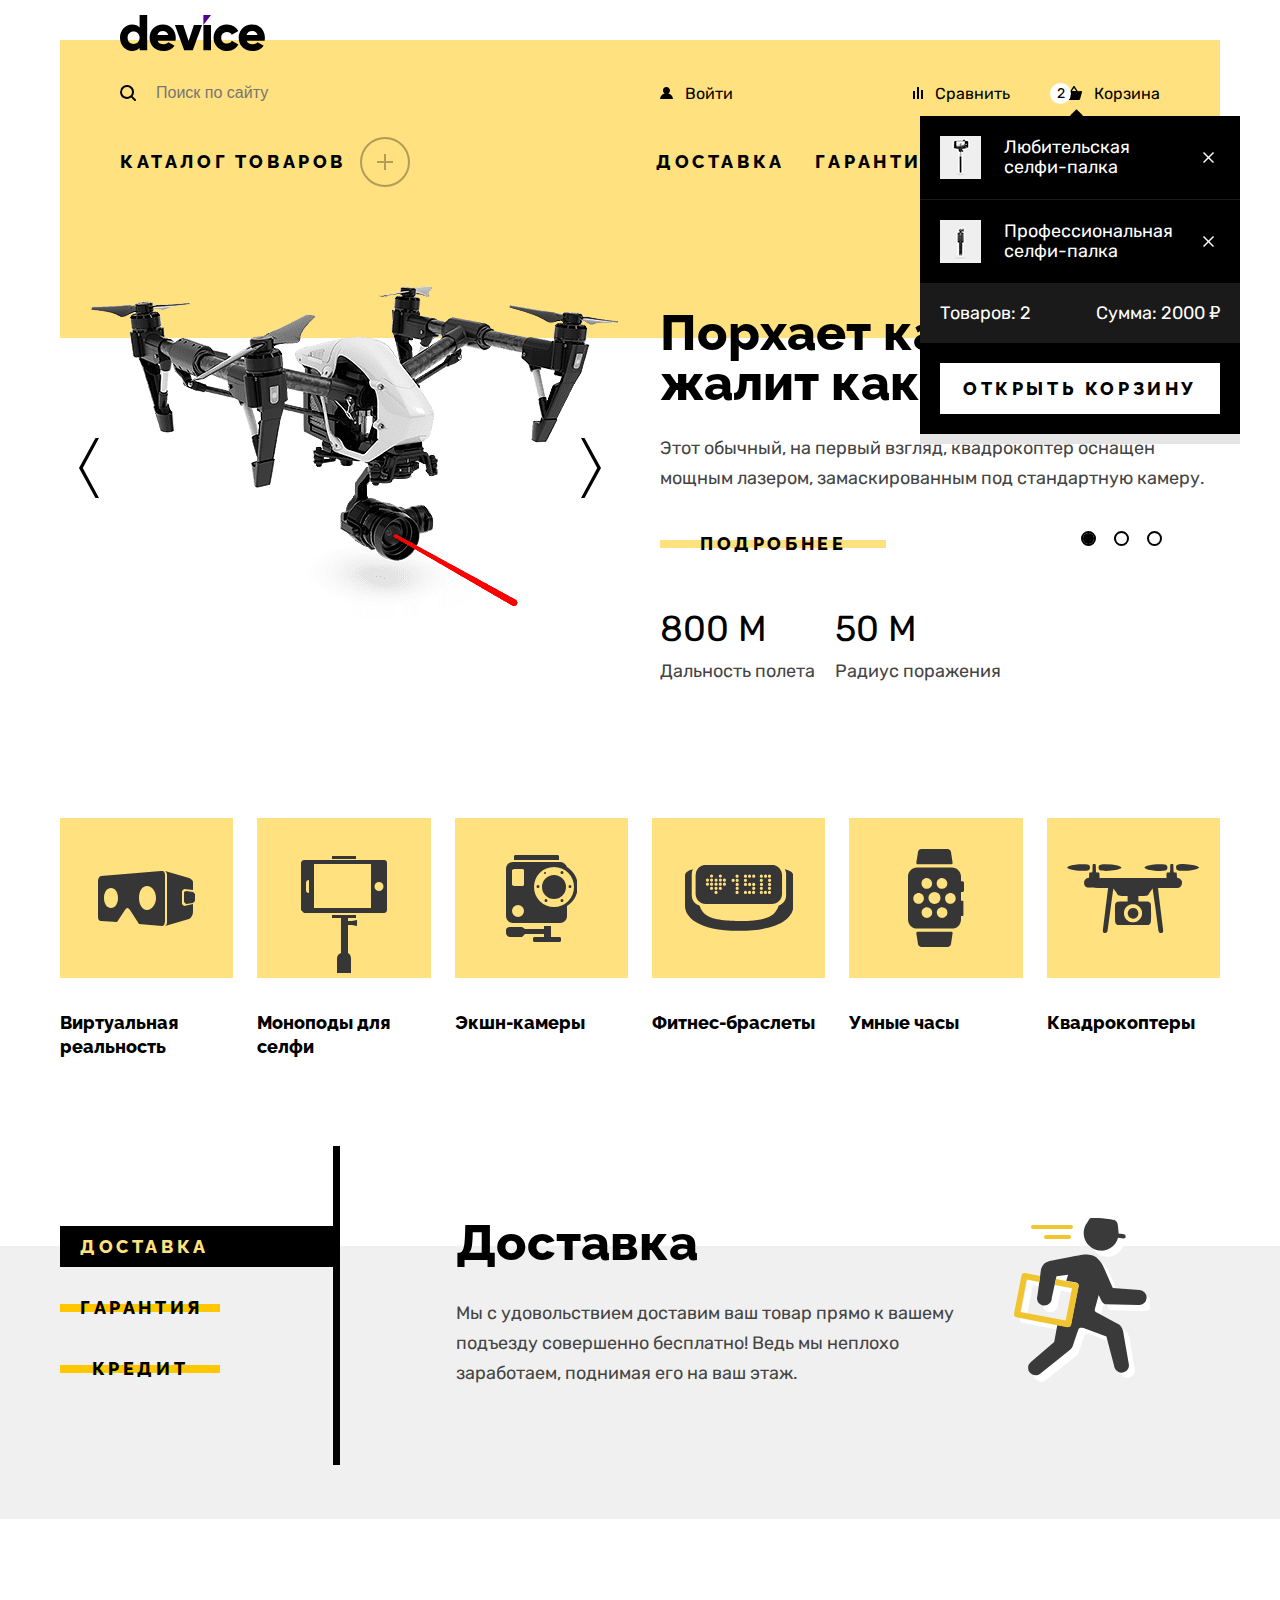
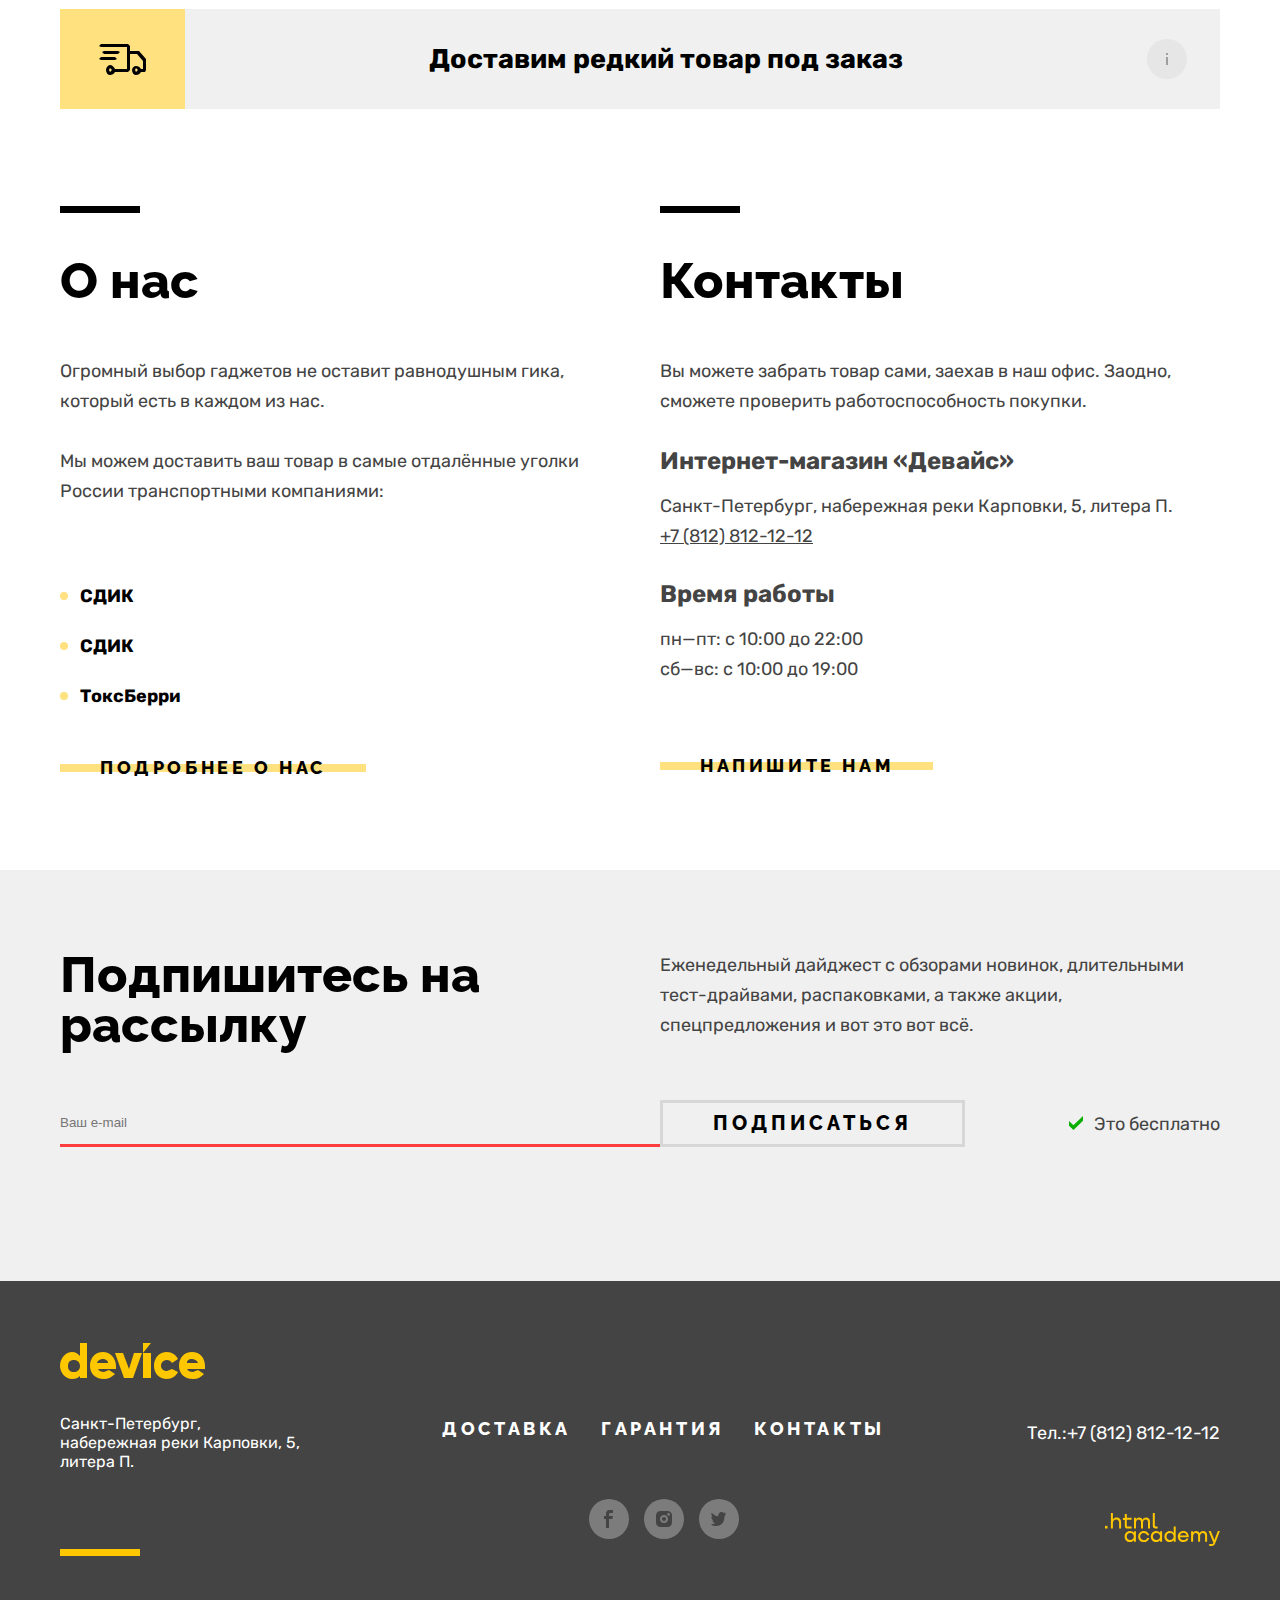
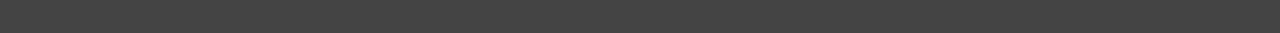
==== index.html @ 0e08821a "на проверку" ====
<!DOCTYPE html>
<html lang="ru">
<head>
  <meta charset="UTF-8">
  <meta http-equiv="X-UA-Compatible" content="IE=edge">
  <meta name="viewport" content="width=device-width, initial-scale=1.0">
  <link rel="stylesheet" href="css/style.css">
  <title>HTML Academy: Девайс</title>
</head>
<body>
<!-- HEADER START -->
<header class="container page-header">

  <a class="logo" title="Магазин Device">
    <span class="visually-hidden">Магазин Device</span>
    <img class="logo-img" src="img/svg/logo.svg" width="145" height="36" alt="Магазин Device">
  </a>
  <!-- HEADER-ROW START -->
  <div class="header-row">
    <form class="header-search" action="https://echo.htmlacademy.ru/" method="POST">
      <label class="visually-hidden" for="search-btn">Поиск</label>
      <input class="header-search-input" type="search" id="search-btn" name="search" placeholder="Поиск по сайту"
             required autocomplete="off">

      <button class="header-search-btn" type="submit">
        Найти
      </button>
    </form>

    <ul class="user-menu rs-list">
      <li class="user-menu-item user-menu-item-enter">
        <a class="user-menu-link user-menu-link-enter" href="#">
          <img class="user-menu-link-ico" src="img/svg/bust.svg" alt="Войти" width="13" height="12">
          <span class="user-menu-link-text">Войти</span>
        </a>
      </li>

      <li class="user-menu-item user-menu-item-compare">
        <a class="user-menu-link user-menu-link-compare" href="#">
          <img class="user-menu-link-ico" src="img/svg/compare.svg" alt="Сравнить" width="10" height="12">
          <span class="user-menu-link-text">Сравнить</span>
        </a>
      </li>

      <li class="user-menu-item user-menu-item-basket">
        <a class="user-menu-link user-menu-link-basket" href="#">
          <span class="user-menu-item-numb">2</span>
          <img class="user-menu-link-ico" src="img/svg/basket.svg" alt="Корзина" width="16" height="14">
          <span class="user-menu-link-text">Корзина</span>
        </a>
        <div class="popover popover-cart">
          <h2 class="visually-hidden">Корзина</h2>
          <ul class="cart-items-list rs-list">
            <li class="cart-item">
              <a class="cart-item-link" href="#">
                <img class="cart-item-image" src="img/catalog/product-1-small.svg" width="41" height="43"
                     alt="Любительская селфи-палка">
                <span class="cart-item-title">Любительская селфи-палка</span>
              </a>
              <button class="cart-item-button" type="button">
                <img class="cart-item-icon" src="img/svg/delete-white.svg" width="11" height="11" alt="Закрыть">
              </button>
            </li>
            <li class="cart-item">
              <a class="cart-item-link" href="#">
                <img class="cart-item-image" src="img/catalog/product-2-small.svg" width="41" height="43"
                     alt="Любительская селфи-палка">
                <span class="cart-item-title">Профессиональная селфи-палка</span>
              </a>
              <button class="cart-item-button" type="button">
                <img class="cart-item-icon" src="img/svg/delete-white.svg" width="11" height="11" alt="Закрыть">
              </button>
            </li>
          </ul>
          <div class="cart-result">
            <p class="cart-result-text">Товаров: 2</p>
            <p class="cart-result-text">Сумма: 2000 ₽</p>
          </div>
          <div class="cart-button-wrapper">
            <button class="button cart-button" type="button">
              Открыть корзину
            </button>
          </div>
        </div>
      </li>
    </ul>
  </div>
  <!-- HEADER-ROW END -->

  <!-- NAVIGATION START -->

  <nav class="navigation">
    <ul class="navigation-list rs-list">
      <li class="navigation-item product-catalog">
        <a class="navigation-link product-catalog-link" href="#">Каталог товаров</a>

        <div class="sub-menu rs-list">
          <ul class="sub-menu-column rs-list">
            <li class="sub-menu-item">
              <a href="#" class="sub-menu-link">Виртуальная реальность</a>
            </li>
            <li class="sub-menu-item">
              <a href="#" class="sub-menu-link">Моноподы для cелфи</a>
            </li>
            <li class="sub-menu-item">
              <a href="#" class="sub-menu-link">Экшн-камеры</a>
            </li>
          </ul>

          <ul class="sub-menu-column rs-list">
            <li class="sub-menu-item">
              <a href="#" class="sub-menu-link">Фитнес-браслеты</a>
            </li>
            <li class="sub-menu-item">
              <a href="#" class="sub-menu-link">Умные часы</a>
            </li>
          </ul>

          <ul class="sub-menu-column rs-list">
            <li class="sub-menu-item">
              <a href="#" class="sub-menu-link">Квадрокоптеры</a>
            </li>
          </ul>

        </div>
      </li>
      <li class="navigation-item">
        <a class="navigation-link" href="#">Доставка</a>
      </li>
      <li class="navigation-item">
        <a class="navigation-link" href="#">Гарантия</a>
      </li>
      <li class="navigation-item">
        <a class="navigation-link" href="#">Контакты</a>
      </li>
    </ul>
  </nav>
  <!-- NAVIGATION END -->
</header>
<!-- HEADER END -->

<!-- MAIN START -->
<main class="index-main">
  <h1 class="visually-hidden">Device - Интернет магазин по продаже техники</h1>
  <!-- HERO START -->
  <section class="slider container">
    <h2 class="visually-hidden">Популярные товары</h2>
        <ul class="slider-list rs-list">
          <li class="slider-item slider-item-current">
            <div class="slider-column slider-column-left">
              <img class="slider-image" src="img/slider/product-1.png" width="560" height="560" alt="квадрокоптер">
            </div>
            <div class="slider-column slider-column-right">
              <h3 class="title slider-title">Порхает как бабочка, жалит как пчела!</h3>
              <p class="slider-text">Этот обычный, на первый взгляд, квадрокоптер оснащен мощным лазером,
                замаскированным под стандартную камеру.</p>
              <a class="button slider-column-btn" href="#"><span>Подробнее</span></a>
              <ul class="slider-feature rs-list">
                <li class="slider-feature-item">

                  <p class="slider-feature-meaning">800 M</p>
                  <p class="slider-feature-text">Дальность полета</p>
                </li>
                <li class="slider-feature-item">

                  <p class="slider-feature-meaning">50 M</p>
                  <p class="slider-feature-text">Радиус поражения</p>
                </li>
              </ul>
            </div>
          </li>
          <li class="slider-item">
            <div class="slider-column slider-column-left">
              <img class="slider-image" src="img/slider/product-2.png" width="560" height="560" alt="квадрокоптер">
            </div>
            <div class="slider-column slider-column-right">
              <h3 class="title slider-title">Худеем правильно!</h3>
              <p class="slider-text">Мотивирующие фитнес-браслеты помогут найти в себе силы не пропускать занятия и
                соблюдать диету.</p>
              <a class="button slider-column-btn" href="#"><span>Подробнее</span></a>
              <ul class="slider-feature rs-list">
                <li class="slider-feature-item">

                  <p class="slider-feature-meaning">48 часов</p>
                  <p class="slider-feature-text">Без подзарядки</p>
                </li>
              </ul>
            </div>
          </li>
          <li class="slider-item">
            <div class="slider-column slider-column-left">
              <img class="slider-image" src="img/slider/product-3.png" width="560" height="560" alt="квадрокоптер">
            </div>
            <div class="slider-column slider-column-right">
              <h3 class="title slider-title">Делай селфи, как Бен Стиллер! </h3>
              <p class="slider-text">Самая длинная палка для селфи доступна в нашем магазине. Восемь (Восемь, Карл!)
                метров длиной и весом всего 5 кг.</p>
              <a class="button slider-column-btn" href="#"><span>Подробнее</span></a>
              <ul class="slider-feature rs-list">
                <li class="slider-feature-item">

                  <p class="slider-feature-meaning">8,5 м</p>
                  <p class="slider-feature-text">Длина палки</p>
                </li>
                <li class="slider-feature-item">
                  <p class="slider-feature-meaning">5 кг</p>
                  <p class="slider-feature-text">Вес палки</p>
                </li>
                <li class="slider-feature-item">

                  <p class="slider-feature-meaning">Карбон</p>
                  <p class="slider-feature-text">Материал</p>
                </li>
              </ul>
            </div>
          </li>
        </ul>
      <ul class="slider-list-btn rs-list">

        <li class="slider-navigation-item">
          <button class="slider-navigation-button slider-prev-button">
            <span class="visually-hidden">Предыдущий слайд</span>
            <svg width="20" height="60" viewBox="0 0 20 60" fill="none" xmlns="http://www.w3.org/2000/svg">
              <path d="M20 60H16.5L0 30L16.5 0H20L3.8 30L20 60Z" fill="black"/>
            </svg>
          </button>
        </li>

        <li class="slider-navigation-item">
          <button class="slider-navigation-button slider-next-button">
            <span class="visually-hidden">Следующий слайд</span>
            <svg width="20" height="60" viewBox="0 0 20 60" fill="none" xmlns="http://www.w3.org/2000/svg">
              <path d="M0 60H3.5L20 30L3.5 0H0L16.2 30L0 60Z" fill="black"/>
            </svg>
          </button>
        </li>

      </ul>
      <ol class="slider-dots rs-list">
        <li class="slider-dots-item">
          <button class="slider-dots-button slider-dots-button-current" type="button">
            <span class="visually-hidden">1 фото</span>
          </button>
        </li>
        <li class="slider-dots-item">
          <button class="slider-dots-button" type="button">
            <span class="visually-hidden">2 фото</span>
          </button>
        </li>
        <li class="slider-dots-item">
          <button class="slider-dots-button" type="button">
            <span class="visually-hidden">3 фото</span>
          </button>
        </li>
      </ol>



  </section>
  <!-- HERO END -->

  <!-- CATEGORIES START -->
  <section class="categories container">
    <h2 class="visually-hidden">Список категорий</h2>
    <ul class="categories-list rs-list">
      <li class="categories-item">
        <a href="#" class="categories-item-link">
          <div class="categories-item-box">
            <img class="categories-item-img" src="img/categories/Vector1.svg" width="97" height="55"
                 alt="Виртуальная реальность">
          </div>
          <h3 class="categories-item-title">Виртуальная реальность</h3>
        </a>
      </li>
      <li class="categories-item">
        <a href="#" class="categories-item-link">
          <div class="categories-item-box categories-item-box-bottom">
            <img class="categories-item-img" src="img/categories/Vector2.svg" width="86" height="117"
                 alt="Моноподы для селфи">
          </div>
          <h3 class="categories-item-title">Моноподы для селфи</h3>
        </a>
      </li>
      <li class="categories-item">
        <a href="#" class="categories-item-link">
          <div class="categories-item-box">
            <img class="categories-item-img" src="img/categories/Vector3.svg" width="71" height="87" alt="Экшн-камеры">
          </div>
          <h3 class="categories-item-title">Экшн-камеры</h3>
        </a>
      </li>
      <li class="categories-item">
        <a href="#" class="categories-item-link">
          <div class="categories-item-box">
            <img class="categories-item-img" src="img/categories/Vector4.svg" width="108" height="65"
                 alt="Фитнес-браслеты">
          </div>
          <h3 class="categories-item-title">Фитнес-браслеты</h3>
        </a>
      </li>
      <li class="categories-item">
        <a href="#" class="categories-item-link">
          <div class="categories-item-box">
            <img class="categories-item-img" src="img/categories/Vector5.svg" width="56" height="98" alt="Умные часы">
          </div>
          <h3 class="categories-item-title">Умные часы</h3>
        </a>
      </li>
      <li class="categories-item">
        <a href="#" class="categories-item-link">
          <div class="categories-item-box">
            <img class="categories-item-img" src="img/categories/Vector6.svg" width="132" height="69"
                 alt="Квадрокоптеры">
          </div>
          <h3 class="categories-item-title">Квадрокоптеры</h3>
        </a>
      </li>
    </ul>
  </section>
  <!-- CATEGORIES END -->

  <!-- TABS START -->
  <section class="tabs">
    <h2 class="visually-hidden">Услуги</h2>
    <div class="container tabs-container">
      <ul class="tabs-controls rs-list">
        <li class="tabs-controls-item">
          <button class="button tabs-controls-btn tabs-controls-btn-current">
            <span>Доставка</span>
          </button>
        </li>
        <li class="tabs-controls-item">
          <button class="button tabs-controls-btn ">
            <span>Гарантия</span>
          </button>
        </li>
        <li class="tabs-controls-item">
          <button class="tabs-controls-btn button">
            <span>Кредит</span>
          </button>
        </li>
      </ul>

      <ul class="tabs-content rs-list">
        <li class="tabs-content-item tabs-content-item-current">
          <h3 class="title tabs-content-title">Доставка</h3>
          <p class="tabs-content-text">Мы с удовольствием доставим ваш товар прямо к вашему подъезду совершенно
            бесплатно!
            Ведь мы неплохо заработаем, поднимая его на ваш этаж.</p>
        </li>
        <li class="tabs-content-item">
          <h3 class="title tabs-content-title">Гарантия</h3>
          <p class="tabs-content-text">Если из-за возгорания купленного у нас товара у вас
            сгорит дом — не переживайте, мы выдадим вам новый.
            Товар, не дом, конечно же.</p>
        </li>
        <li class="tabs-content-item">
          <h3 class="title tabs-content-title">Кредит</h3>
          <p class="tabs-content-text">Залезть в долговую яму стало проще!
            Кредитные консультанты подберут для вас наиболее выгодные условия кредита. Выгодные для банка,
            разумеется.</p>
        </li>
      </ul>
    </div>
  </section>
  <!-- SERVICES END -->

  <!-- DELIVERY START -->
  <section class="delivery container">
    <a href="#" class="delivery-link">
      <div class="delivery-image-block">
        <img class="delivery-ico" src="img/svg/delivery.svg" width="47" height="31" alt="Доставка">
      </div>
      <h2 class="delivery-title">Доставим редкий товар под заказ</h2>
      <div class="delivery-info">
        <svg class="delivery-info-svg" width="2" height="12" viewBox="0 0 2 12" fill="none"
             xmlns="http://www.w3.org/2000/svg">
          <g opacity="0.3">
            <path d="M2 0H0V2H2V0Z" fill="black"/>
            <path d="M2 4H0V12H2V4Z" fill="black"/>
          </g>
        </svg>
        <span class="visually-hidden">Дополнительная информация</span>
      </div>
    </a>
  </section>
  <!-- DELIVERY END -->

  <!-- COMPANY START -->
  <div class="container company">
    <!-- ABOUT START -->
    <section class="about">
      <h2 class="title about-title">О нас</h2>
      <p class="about-text">Огромный выбор гаджетов не оставит равнодушным гика, который есть в каждом из нас.</p>
      <p class="about-text">Мы можем доставить ваш товар в самые отдалённые уголки России транспортными компаниями:</p>
      <ul class="about-list rs-list">
        <li class="about-item">
          СДИК
        </li>
        <li class="about-item">
          СДИК
        </li>
        <li class="about-item">
          ТоксБерри
        </li>
      </ul>
      <a class="button about-button" href="#">Подробнее о нас</a>
    </section>
    <!-- ABOUT END -->

    <!-- CONTACTS START -->
    <section class="contacts">
      <h2 class="title contacts-title">Контакты</h2>
      <p class="contacts-text">Вы можете забрать товар сами, заехав в наш офис. Заодно, сможете проверить
        работоспособность покупки. </p>
      <h3 class="contacts-lead">Интернет-магазин «Девайс»</h3>
      <p class="contacts-address">
        Санкт-Петербург, набережная реки Карповки, 5, литера П.<br>
        <a class="contacts-phone" href="tel:+78128121212">+7 (812) 812-12-12</a>
      </p>
      <h3 class="contacts-lead">Время работы</h3>
      <ul class="contacts-time rs-list">
        <li class="contacts-time-item">пн—пт: с 10:00 до 22:00</li>
        <li class="contacts-time-item">сб—вс: с 10:00 до 19:00</li>
      </ul>
      <a class="button contact-button" href="#">Напишите нам</a>
    </section>
    <!-- CONTACTS END -->
  </div>
  <!-- COMPANY END -->

  <!-- SUBSCRIPTION START -->
  <section class="subscription">
    <div class="container subscription-top">
      <h2 class="title subscription-title">Подпишитесь на рассылку</h2>
      <p class="subscription-text">
        Еженедельный дайджест с обзорами новинок, длительными тест-драйвами, распаковками, а также акции,
        спецпредложения и вот это вот всё.
      </p>
    </div>

    <div class="container subscription-bottom">
      <form class="subscription-form" action="https://echo.htmlacademy.ru/" method="post">
        <input class="subscription-search-error subscription-search " type="email" name="email" placeholder="Ваш e-mail" required>
        <button class="subscription-btn" type="submit">Подписаться</button>
      </form>

      <p class="subscription-info">Это бесплатно</p>
    </div>
  </section>
  <!-- SUBSCRIPTION END -->
</main>
<!-- MAIN END -->

<!-- FOOTER START -->
<footer class="page-footer">
  <div class="page-footer-container container">
    <div class="footer-address">
      <a class="footer-logo" title="footer-logo-device">
        <span class="visually-hidden">Магазин Device</span>
        <img class="footer-logo-img" src="img/svg/footer-logo.svg" width="145" height="36" alt="Магазин Device">
      </a>
      <p class="footer-address-text">Санкт-Петербург, набережная реки Карповки, 5, литера П.</p>
    </div>

    <div class="footer-information">
      <ul class="footer-menu rs-list">
        <li class="footer-menu-item"><a class="footer-menu-link footer-link" href="#">Доставка</a></li>
        <li class="footer-menu-item"><a class="footer-menu-link footer-link" href="#">Гарантия</a></li>
        <li class="footer-menu-item"><a class="footer-menu-link footer-link" href="#">Контакты</a></li>
      </ul>

      <ul class="social rs-list">
        <li class="social-item">
          <a class="social-link footer-link" href="https://www.facebook.com/htmlacademy">
            <svg class="social-icon" width="9" height="18" viewBox="0 0 9 18" fill="none"
                 xmlns="http://www.w3.org/2000/svg">
              <path d="M6.5 3H9V0H5.6C2.8 0 2 1.7 2 4.2V6H0V9H2V18H5V9H8.3L8.9 6H5V4.5C5 3.7 5.3 3 6.5 3Z" fill="none"/>
            </svg>
            <span class="visually-hidden">Facebook</span>
          </a>
        </li>
        <li class="social-item">
          <a class="social-link footer-link" href="https://www.instagram.com/htmlacademy/">
            <svg class="social-icon" width="16" height="16" viewBox="0 0 16 16" fill="none"
                 xmlns="http://www.w3.org/2000/svg">
              <path
                d="M8 10C9.10457 10 10 9.10457 10 8C10 6.89543 9.10457 6 8 6C6.89543 6 6 6.89543 6 8C6 9.10457 6.89543 10 8 10Z"
                fill="none"/>
              <path
                d="M14.7 1.3C13.8 0.4 12.7 0 11.3 0H4.7C1.9 0 0 1.9 0 4.7V11.3C0 12.7 0.4 13.9 1.4 14.7C2.3 15.6 3.4 16 4.7 16H11.3C12.7 16 13.9 15.6 14.7 14.7C15.5 13.8 16 12.7 16 11.3V4.7C16 3.3 15.6 2.1 14.7 1.3ZM8 12.1C5.8 12.1 3.9 10.3 3.9 8C3.9 5.7 5.8 3.9 8 3.9C10.2 3.9 12.1 5.7 12.1 8C12.1 10.3 10.2 12.1 8 12.1ZM12.6 4.7C11.9 4.7 11.3 4.2 11.3 3.4C11.3 2.6 11.8 2.1 12.6 2.1C13.3 2.1 13.9 2.7 13.9 3.4C13.9 4.1 13.3 4.7 12.6 4.7Z"
                fill="none"/>
            </svg>
            <span class="visually-hidden">Instagram</span>
          </a>
        </li>
        <li class="social-item">
          <a class="social-link footer-link" href="https://twitter.com/htmlacademy_ru">
            <svg class="social-icon" width="15" height="14" viewBox="0 0 15 14" fill="none"
                 xmlns="http://www.w3.org/2000/svg">
              <path
                d="M9.7 0.0999675C11.2 -0.400033 12.3 0.399967 12.9 1.19997C13.4 0.999967 14 0.799967 14.6 0.599967C14.6 1.39997 14.1 1.99997 13.8 2.19997C14.5 2.39997 15 1.79997 15 1.79997C14.9 2.69997 14.1 3.49997 13.6 3.69997C13.4 9.99997 10.8 14.1 4.7 14C4.2 14 4.8 14 4.3 14C4 14 0.6 13.6 0 12.2C2 12.4 3.4 11.8 4.1 11.1C3.3 10.8 1.7 10.7 1.5 8.29997C1.8 8.49997 2 8.59997 2.6 8.49997C1.5 7.69997 0.3 6.99997 0.4 4.99997C0.7 5.29997 1.3 5.49997 1.6 5.39997C1 5.19997 -0.2 2.29997 0.8 0.799967C2.4 2.49997 4.1 4.19997 7.1 4.29997C7.3 2.19997 8.1 0.799967 9.7 0.0999675Z"
                fill="none"/>
            </svg>
            <span class="visually-hidden">Twitter</span>
          </a>
        </li>
      </ul>
    </div>

    <div class="footer-authors">
      <a class="footer-phone footer-link" href="tel:+78128121212">Тел.:+7 (812) 812-12-12</a>
      <a class="footer-copyright footer-link" href="https://up.htmlacademy.ru/">
        <svg class="footer-copyright-svg" width="115" height="34" viewBox="0 0 115 34" fill="none"
             xmlns="http://www.w3.org/2000/svg">
          <path d="M0 12.9V15.5H2.5V12.9H0Z" fill="#FFC700"/>
          <path
            d="M11.5999 4.5C9.9999 4.5 8.7999 5.2 7.9999 6.2H7.8999V0H5.8999V15.5H7.8999V10.2C7.8999 8.1 9.1999 6.6 11.1999 6.6C12.9999 6.6 14.0999 8 14.0999 9.8V15.5H16.0999V9.4C16.1999 6.4 14.2999 4.5 11.5999 4.5Z"
            fill="#FFC700"/>
          <path
            d="M26.5999 4.79998H21.7999V1.09998H19.7999V4.89998H17.8999V6.89998H19.7999V12.9C19.7999 14.6 20.7999 15.6 22.4999 15.6H26.5999V13.6H22.8999C22.1999 13.6 21.7999 13.2 21.7999 12.5V6.79998H26.5999V4.79998Z"
            fill="#FFC700"/>
          <path
            d="M41.1 4.59998C39.5 4.59998 38.2 5.39998 37.6 6.69998H37.5C36.9 5.49998 35.7 4.59998 34.1 4.59998C32.7 4.59998 31.6 5.39998 31 6.39998H30.9V4.79998H29V15.4H31V9.99998C31 7.99998 32 6.49998 33.6 6.49998C35.1 6.49998 36 7.49998 36 9.09998V15.4H38V9.79998C38 7.39998 39.4 6.49998 40.6 6.49998C42.1 6.49998 43 7.49998 43 9.09998V15.4H45V8.89998C45.1 6.39998 43.6 4.59998 41.1 4.59998Z"
            fill="#FFC700"/>
          <path
            d="M47.8 12.7C47.8 14.4 48.8 15.4 50.6 15.4H52.6V13.4H50.9001C50.2001 13.4 49.8 13 49.8 12.3V0H47.8V12.7Z"
            fill="#FFC700"/>
          <path
            d="M28.9001 19.7C28.0001 18.6 26.7001 17.9 25.0001 17.9C21.9001 17.9 19.6001 20.2 19.6001 23.5C19.6001 26.8 21.9001 29.1 25.0001 29.1C26.8001 29.1 28.0001 28.3 28.8001 27.2H28.9001V28.8H30.9001V18.2H28.9001V19.7ZM25.3001 27.1C23.1001 27.1 21.7001 25.5 21.7001 23.5C21.7001 21.5 23.1001 19.9 25.3001 19.9C27.5001 19.9 28.9001 21.5 28.9001 23.5C28.9001 25.4 27.5001 27.1 25.3001 27.1Z"
            fill="#FFC700"/>
          <path
            d="M44.2 22C43.7 19.6 41.5999 17.9 38.7999 17.9C35.3999 17.9 33.2 20.4 33.2 23.5C33.2 26.6 35.3999 29.1 38.7999 29.1C41.5999 29.1 43.7 27.3 44.2 24.9H42.0999C41.6999 26.2 40.3999 27.2 38.7999 27.2C36.5999 27.2 35.2 25.6 35.2 23.6C35.2 21.6 36.5999 20 38.7999 20C40.3999 20 41.5999 21 42.0999 22.2H44.2V22Z"
            fill="#FFC700"/>
          <path
            d="M55.1 19.7C54.2 18.6 52.9001 17.9 51.2001 17.9C48.1001 17.9 45.8 20.2 45.8 23.5C45.8 26.8 48.1001 29.1 51.2001 29.1C53.0001 29.1 54.2 28.3 55 27.2H55.1V28.8H57.1V18.2H55.1V19.7ZM51.5 27.1C49.3 27.1 47.9001 25.5 47.9001 23.5C47.9001 21.5 49.3 19.9 51.5 19.9C53.7 19.9 55.1 21.5 55.1 23.5C55.1 25.4 53.6 27.1 51.5 27.1Z"
            fill="#FFC700"/>
          <path
            d="M68.6999 19.8C67.7999 18.7 66.4999 17.9 64.7999 17.9C61.6999 17.9 59.3999 20.2 59.3999 23.5C59.3999 26.8 61.5999 29.1 64.7999 29.1C66.4999 29.1 67.7999 28.3 68.5999 27.3H68.6999V28.8H70.6999V13.4H68.6999V19.8ZM65.0999 27.1C62.8999 27.1 61.4999 25.5 61.4999 23.5C61.4999 21.5 62.8999 19.9 65.0999 19.9C67.2999 19.9 68.6999 21.5 68.6999 23.5C68.5999 25.5 67.1999 27.1 65.0999 27.1Z"
            fill="#FFC700"/>
          <path
            d="M78.3 17.9C75 17.9 72.8 20.4 72.8 23.5C72.8 26.5 74.9 29.1 78.3 29.1C80.8 29.1 82.8 27.8 83.5 25.5H81.4C80.9 26.5 79.8 27.1 78.4 27.1C76.5 27.1 75.1 25.8 75 24.2H83.8C84 20.6 81.8 17.9 78.3 17.9ZM78.3 19.8C80 19.8 81.3 20.8 81.6 22.4H75.1C75.4 20.9 76.6 19.8 78.3 19.8Z"
            fill="#FFC700"/>
          <path
            d="M98.2001 17.9C96.6001 17.9 95.3001 18.7 94.6001 19.9H94.5001C93.9001 18.7 92.7001 17.9 91.1001 17.9C89.7001 17.9 88.6001 18.6 88.0001 19.7V18.2H86.1001V28.8H88.1001V23.4C88.1001 21.4 89.1001 20 90.7001 19.9C92.2001 19.9 93.1001 20.9 93.1001 22.5V28.8H95.1001V23.2C95.1001 20.8 96.5001 19.9 97.7001 19.9C99.2001 19.9 100.1 20.9 100.1 22.5V28.8H102.1V22.3C102.2 19.7 100.7 17.9 98.2001 17.9Z"
            fill="#FFC700"/>
          <path
            d="M109.4 27L105.8 18.1H103.6L108.4 29.7C108.1 30.6 107.7 30.9 106.7 30.9H104.2V32.9H106.7C108.5 32.9 109.5 32.1 110.2 30.3L114.9 18.1H112.8L109.4 27Z"
            fill="#FFC700"/>
        </svg>
      </a>
    </div>
  </div>
</footer>
<!-- FOOTER END -->

<!--МОДАЛЬНОЕ ОКНО-->
<div class="modal-container">
  <div class="modal">
    <h2 class="modal-title reset-indent title-1">Доставка под заказ</h2>

    <button class="modal-close-button">
      <img class="modal-close-icon" src="img/svg/delete.svg" width="26" height="26" alt="Закрыть">
      <span class="visually-hidden">Закрыть</span>
    </button>

    <form class="order-form" action="https://echo.htmlacademy.ru/" method="POST">
      <div class="field-group order-form-name">
        <label class="form-label" for="order-name">
          Ваше имя:
        </label>
        <input class="field field-error" type="text" id="order-name" name="order-name" placeholder="Имя Фамилия" required>
        <span class="field-subtitle field-subtitle-red">Пожалуйста, представьтесь</span>
      </div>
      <div class="field-group order-form-email">
        <label class="form-label" for="order-email">
          Ваш e-mail:
        </label>
        <input class="field field-error" type="text" id="order-email" name="order-email" placeholder="krasotka92@mail.ru"
               required>
        <span class="field-subtitle">Забавный у вас адрес</span>
      </div>
      <div class="field-group order-form-what">
        <label class="form-label" for="order-what">
          Что нужно привезти:
        </label>
        <input class="field field-error" type="text" id="order-what" name="order-what" placeholder="В свободной форме" required>
      </div>
      <div class="field-group order-form-quantity">
        <label class="form-label" for="order-quantity">
          Количество:
        </label>
        <button class="button-info" type="button">i</button>

        <div class="info-hint">
          <p class="info-hint-text reset-indent">Постараемся найти, сколько нужно. Привезём сколько получится по
            требованиям
            к провозу багажа.</p>
        </div>

        <span class="visually-hidden">Кнопка информация</span>
        <div class="quantity-block">
          <button class="btn-quantity minus" type="button"></button>
          <span class="visually-hidden">Кнопка минус</span>
          <input class="quantity" type="number" id="order-quantity" name="order-quantity" value="1">
          <button class="btn-quantity plus" type="button"></button>
          <span class="visually-hidden">Кнопка плюс</span>
        </div>
      </div>
      <button class="button button-order-submit" type="submit">Отправить</button>
      <span class="visually-hidden">Кнопка отправить</span>
      <div class="popover popover-info visually-hidden">
        <p class="popover-info-text">
          Постараемся найти, сколько нужно. Привезём сколько получится по требованиям<br>к провозу багажа.
        </p>
      </div>
    </form>
  </div>
</div>
</body>
</html>
---- css/style.css ----
/* СЕКЦИЯ ШРИФТЫ */
@font-face {
  font-family: "Raleway";
  font-weight: 800;
  font-style: normal;
  src: url("../fonts/raleway/raleway-800.woff2") format("woff2");
  font-display: swap;
}

@font-face {
  font-family: "Rubik";
  font-weight: 400;
  font-style: normal;
  src: url("../fonts/rubik/rubik-400.woff2") format("woff2");
  font-display: swap;
}

@font-face {
  font-family: "Rubik";
  font-weight: 700;
  font-style: normal;
  src: url("../fonts/rubik/rubik-700.woff2") format("woff2");
  font-display: swap;
}

@font-face {
  font-family: "Rubik";
  font-weight: 800;
  font-style: normal;
  src: url("../fonts/rubik/rubik-800.woff2") format("woff2");
  font-display: swap;
}

/* ГЛОБАЛЬНЫЕ СТИЛИ */
html {
  height: 100%;
  box-sizing: border-box;
}

*,
*::after,
*::before {
  box-sizing: inherit;
}

body {
  padding: 0;
  margin: 0;
  margin-left: auto;
  margin-right: auto;
  font-family: "Rubik", Arial, Helvetica, sans-serif;
  font-weight: 400;
  font-size: 18px;
  line-height: 30px;
  color: #444444;
  display: flex;
  flex-direction: column;
  height: 100%;
  min-height: 100%;
}

a {
  text-decoration: none;
  cursor: pointer;
}

img {
  max-width: 100%;
  height: auto;
  vertical-align: middle;
}

/* ПОВТОРЯЮЩИЕСЯ КЛАССЫ */

.container {
  max-width: 1160px;
  width: 100%;
  margin-left: auto;
  margin-right: auto;
}

.visually-hidden {
  position: absolute;
  width: 1px;
  height: 1px;
  margin: -1px;
  padding: 0;
  border: 0;
  white-space: nowrap;
  clip-path: inset(100%);
  clip: rect(0 0 0 0);
  overflow: hidden;
}

.rs-list {
  list-style-type: none;
  padding: 0;
  margin: 0;
}

.rs-indent {
  padding: 0;
  margin: 0;
}

.title {
  font-family: "Raleway", sans-serif;
  font-size: 50px;
  line-height: 50px;
  font-weight: 800;
  color: #000;
}

.categories-item-title {
  font-family: "Raleway", sans-serif;
  font-size: 18px;
  line-height: 24px;
  font-weight: 800;
  color: #000;
}

/* КНОПКИ */


.button {
  position: relative;
  padding: 10px 40px;
  font-family: "Raleway", sans-serif;
  font-size: 18px;
  line-height: 21px;
  font-weight: 800;
  background-color: transparent;
  border: none;
  cursor: pointer;
  text-decoration: none;
  text-transform: uppercase;
  letter-spacing: 0.2em;
  color: #000000;
  z-index: 1;
}

.button > span {
  color: #000000;
  font-weight: 800;
  font-size: 18px;
  line-height: 21px;
}

.button::before {
  content: '';
  height: 8px;
  position: absolute;
  top: 50%;
  left: 0;
  right: 0;
  z-index: -1;
  transform: translateY(-50%);
  background-color: #FFE17F;
}

.button:focus::before {
  background-color: #AF4FFF;
}

.button:hover::before {
  height: 100%;
  background-color: #FFE17F;
}

.button:active > span {
  color: #000000;
  opacity: 0.3;
}


/* HEADER */

.page-header {
  margin-top: 40px;
  background-color: #FFE17F;
  position: relative;
}

.logo {
  position: absolute;
  left: 60px;
  top: -25px;
}

.header-row {
  display: flex;
  align-items: center;
  padding-top: 33px;
  padding-right: 60px;
  padding-left: 60px;
  /*margin-bottom: 34px;*/
}

.header-search {
  position: relative;
  width: 516px;
  margin-right: auto;
  border-radius: 40px;
  display: flex;

}

.header-search-input {
  padding: 0 165px 0 36px;
  background-color: transparent;
  background-image: url(../img/svg/search.svg);
  background-repeat: no-repeat;
  background-position: 0 50%;
  border: none;
  font-size: 16px;
  line-height: 19px;
  width: 100%;
  height: 40px;
  outline: none;
  color: #000000;
  border-radius: 25px;
}

.header-search-input:hover {
  color: rgba(0, 0, 0, 0.3);
}

.header-search-input:focus {
  opacity: 1;
  outline: 2px solid #AF4FFF;
}

.header-search-input:active,
.header-search-input:valid {
  opacity: 1;
  outline: 2px solid #000000;
}

.header-search-input:valid + .header-search-btn {
  opacity: 1;
}

.header-search-input:hover + .header-search-btn:hover {
  opacity: 1;
}

.header-search-btn {
  position: absolute;
  top: 0;
  right: 0;
  bottom: 0;
  z-index: 1;
  width: 160px;
  opacity: 0;
  background-color: transparent;
  color: #000000;
  border: none;
  outline: 2px solid #000000;
  border-radius: 0 20px 20px 0;
}

.header-search-btn:focus {
  outline-color: #AF4FFF;
  background-color: transparent;
}

.header-search-btn:hover {
  color: #ffffff;
  background-color: #000000;
}

.header-search-btn:active {
  border-color: #000000;
  color: rgba(255, 255, 255, 0.3);
  opacity: 1;
  background-color: #000000;
}

.user-menu {
  display: flex;
  flex-wrap: wrap;
  align-items: center;
  width: 500px;
}

.user-menu-link-ico {
  margin-right: 12px;
}

.user-menu-link {
  display: flex;
  align-items: center;
  color: #000000;
  font-size: 16px;
  line-height: 19px;

}

.user-menu-link:focus {
  border-radius: 25px;
  outline: 2px solid #AF4FFF;
  outline-offset: 11px;
}

.user-menu-link:hover {
  opacity: 0.6;
}

.user-menu-link:active {
  opacity: 0.3;
}

.user-menu-item-enter {
  margin-right: auto;
}

.user-menu-link-exit {
  color: rgba(0, 0, 0, 0.3)
}

.user-menu-item-compare {
  margin-right: 40px;
}

.user-menu-item-numb {
  flex-shrink: 0;
  width: 21px;
  height: 21px;
  display: flex;
  justify-content: center;
  align-items: center;
  margin-right: -5px;
  border-radius: 50%;
  background-color: #ffffff;
  font-size: 14px;
  line-height: 21px;
  z-index: 1;
}

.user-menu-link-basket {
  display: flex;
}

.navigation {
  padding-right: 60px;
  padding-left: 60px;
  /*padding-bottom: 50px;*/
  padding-top: 34px;
}

.navigation-item:first-child {
  margin-right: 310px;
}

.navigation-item:nth-child(2) {
  margin-right: 30px;
}

.navigation-item:nth-child(3) {
  margin-right: 90px;
}

.navigation-item:nth-last-child(1) {
  margin-left: auto;
}

.navigation-link {
  font-family: "Raleway", sans-serif;
  letter-spacing: 0.2em;
  text-transform: uppercase;
  line-height: 21px;
  color: #000000;
  border-radius: 25px;
  position: relative;
}

.navigation-link::before {
  content: '';
  position: absolute;
  height: 2px;
  background-color: #000000;
  right: 3px;
  left: 1px;
  bottom: -5px;
  opacity: 0;
}

.navigation-link:hover::before {
  opacity: 1;
}

.navigation-link:focus {
  outline: 2px solid #AF4FFF;
  outline-offset: 12px;
  border-radius: 25px;
}

.navigation-link:focus::before {
  opacity: 0;
}

.navigation-link:active {
  border-radius: 25px;
  opacity: 0.3;
}

.navigation-link:active::before {
  opacity: 1;
}

.navigation-list {
  display: flex;
  margin: 0;
  padding: 0;
}

.product-catalog {
  margin-right: auto;
  position: relative;
  padding-bottom: 11px;
}

.product-catalog:hover > .sub-menu {
  display: flex;
}

.product-catalog-link:hover::before {
  opacity: 0;
}

.product-catalog::before {
  content: '';
  position: absolute;
  min-width: 50px;
  height: 50px;
  box-sizing: border-box;
  border: 2px solid #000000;
  border-radius: 50%;
  opacity: 0.3;
  background-image: url("../img/svg/plus.svg");
  background-repeat: no-repeat;
  background-position: center;
  right: -64px;
  top: -10px;
}

.product-catalog:hover::before {
  background-image: url("../img/svg/minus.svg");
  opacity: 1;
}

.sub-menu {
  display: none;
  position: absolute;
  background-color: #FFE17F;
  z-index: 1;
  width: 1160px;
  left: -60px;
  top: 40px;
  padding: 30px 60px;
}

.sub-menu-column {
  min-width: 200px;
  margin-right: 30px;
}

.sub-menu-item:not(.sub-menu-item:last-child) {
  margin-bottom: 15px;
}

.sub-menu-link {
  color: #000000;
  border-radius: 25px;
  line-height: 18px;
}

.sub-menu-link:focus {
  outline: 2px solid #AF4FFF;
  outline-offset: 4px;
  opacity: 1;
}

.sub-menu-link:hover {
  opacity: 0.6;
}

.sub-menu-link:active {
  opacity: 0.3;
}

/* MAIN */
.index-main {
  flex-grow: 1;
}

/* SLIDER */

.slider {
  position: relative;
}

.slider-list {
  counter-reset: slider-counter 0;

}

.slider-list::before {
  content: "";
  width: 1160px;
  height: 114px;
  background-color: #FFE17F;
  top: 0;
  right: 0;
  position: absolute;
  z-index: -1;
}

.slider-item {
  display: grid;
  grid-template-columns: repeat(2, 1fr);
  column-gap: 40px;
  position: relative;
  background-image: linear-gradient( to bottom, #FFE17F 150px, #ffffff 140px );
}

.slider-item::before {
  position: absolute;
  top: 15px;
  right: 50px;
  color: #ffffff;
  line-height: 1;
  font-weight: 800;
  font-size: 180px;
  content: "0" counter(slide-counter);
  counter-increment: slide-counter;
  z-index: 0;
}

.slider-item:not(.slider-item-current) {
  display: none;
}

.slider-column {
  position: relative;
}

.slider-column-right {
  padding-top: 120px;
  padding-bottom: 36px;
}

.slider-title {
  margin: 0;
  margin-bottom: 25px;
}

.slider-text {
  margin: 0;
  margin-bottom: 30px;
}

.slider-feature {
  display: flex;
  flex-wrap: wrap;
}

.slider-feature-meaning {
  margin: 0;
  margin-bottom: 12px;
  font-size: 36px;
  line-height: 30px;
  color: #000000;
}

.slider-feature-text {
  margin: 0;
}

.slider-column-btn {
  display: inline-block;
  margin-bottom: 50px;
}

.slider-feature-item {
  margin-right: 20px;
}

.slider-list-btn {
  position: absolute;
  width: 560px;
  display: flex;
  justify-content: space-between;
  left: 0;
  top: 240px;
  padding-right: 9px;
  padding-left: 9px;
}

.slider-navigation-button {
  padding: 10px;
  background-color: transparent;
  border-radius: 6px;
  border: none;
  cursor: pointer;
}

.slider-navigation-button:focus {
  outline: 2px solid #AF4FFF;
}

.slider-navigation-button:hover {
  opacity: 0.6;
}

.slider-navigation-button:active {
  opacity: 0.3;
}

.slider-dots {
  position: absolute;
  right: 60px;
  display: flex;
  top: 335px;
}

.slider-dots-item:not(.slider-dots-item:last-child) {
  margin-right: 22px;
}

.slider-dots-button {
  padding: 0;
  min-width: 11px;
  min-height: 11px;
  border-radius: 50%;
  border: none;
  outline: 2px solid #000000;
  font-size: 0;
  background-color: transparent;
  cursor: pointer;
}

.slider-dots-button:focus {
  outline-color: #AF4FFF;
}

.slider-dots-button:hover {
  outline-color: #000000;
  opacity: 0.6;
}

.slider-dots-button:active {
  opacity: 0.3;
}

.slider-dots-button-current {
  background-color: #000000;
}

  /* CATEGORIES */

.categories {
  padding-top: 70px;
  padding-bottom: 169px;
}

.categories-list {
  display: flex;
  justify-content: space-between;
}

.categories-item {
  width: calc(100% / 6 - 20px);
}

.categories-item-title {
  margin-top: 33px;
}

.categories-item-box {
  display: flex;
  justify-content: center;
  align-items: center;
  width: 100%;
  height: 160px;
  background-color: #FFE17F;
}

.categories-item-box-bottom {
  align-items: flex-end;
}

.categories-item-link > .categories-item-box {
  border: 5px solid transparent;
}

.categories-item-link:focus .categories-item-box{
  background-color: #FFE17F;
  border: 5px solid #AF4FFF;
}

.categories-item-link:focus .categories-item-title {
  color: #AF4FFF;
}

.categories-item-link:hover .categories-item-title {
  color: #000000;
}

.categories-item-link:hover .categories-item-box {
  background-color: #FFC700;
  border-color: transparent;
  color: #000000;
}

.categories-item-link > .categories-item-box:hover {
  border: 5px solid transparent;
  background-color: #FFC700;
}

.categories-item-link:active > .categories-item-box {
  background-color: #FFC700;
  border: 5px solid transparent;
  opacity: 0.3;
}

.categories-item-link:active .categories-item-title {
  opacity: 0.3;
  color: #000000;
}

/* SERVISES */

.tabs {
  background: #f0f0f0;
  padding-bottom: 110px;
}

.tabs-container {
  display: flex;
}

.tabs-controls {
  width: 280px;
  flex-shrink: 0;
  margin-top: -20px;
  position: relative;
}

.tabs-controls::before {
  content: '';
  position: absolute;
  width: 7px;
  height: 319px;
  background-color: #000000;
  right: 0;
  top: -80px;
}

.tabs-controls-item {
  margin-bottom: 20px;
}

.tabs-controls-btn {
  width: 160px;
  z-index: 0;
  padding: 10px 20px;
}

.tabs-controls-btn::before {
  content: '';
  height: 8px;
  width: 160px;
  position: absolute;
  top: 50%;
  left: 0;
  right: 0;
  z-index: -1;
  transform: translateY(-50%);
  background-color: #FFC700;
}

.tabs-controls-btn:hover::before {
  height: 100%;
  background-color: #FFC700;
}

.tabs-controls-btn-current {
  width: 100%;
  text-align: inherit;
  background-color: #000000;
}

.tabs-controls-btn-current > span {
  color: #FFE17F;
}

.tabs-controls-btn-current::before {
  content: '';
  height: 8px;
  width: 160px;
  position: absolute;
  top: 50%;
  left: 0;
  right: 0;
  z-index: -1;
  transform: translateY(-50%);
  background-color: #000000;
}

.tabs-controls-btn-current:hover {
  width: 160px;
}

.tabs-controls-btn-current:hover > span {
  color: #000000;
}

.tabs-content {
  width: 100%;
  margin-top: -28px;
  padding-left: 116px;
  padding-right: 70px;
}

.tabs-content-item {
  padding-right: 191px;
}

.tabs-content-title {
  margin: 0;
  margin-bottom: 30px;
}

.tabs-content-text {
  margin: 0;
}

.tabs-content-item:not(.tabs-content-item-current) {
  display: none;
}

.tabs-content-item:nth-child(1) {
  background: url("../img/tabs/delivery-2.svg") no-repeat top 0 right 0;
}

.tabs-content-item:nth-child(2) {
  background: url("../img/tabs/warranty-1.svg") no-repeat top 0 right 0;
}

.tabs-content-item:nth-child(3) {
  background: url("../img/tabs/credit-1.svg") no-repeat top 0 right 0;
}

/* DELIVERY */

.delivery {
  background-color: #F0F0F0;
  margin-top: 90px;
  margin-bottom: 97px;
}

.delivery-link {
  display: flex;
  justify-content: space-between;
  align-items: center;
  color: #000000;
}

.delivery-image-block {
  display: flex;
  justify-content: center;
  align-items: center;
  width: 125px;
  height: 100px;
  background-color: #FFE17F;
  border: none;
  cursor: pointer;
}

.delivery-title {
  margin: 0;
}

.delivery-info {
  display: flex;
  align-items: center;
  justify-content: center;
  width: 40px;
  height: 40px;
  margin-right: 33px;
  border-radius: 50%;
  background-color: #DCDCDC80;
}

.delivery-link:focus {
  outline: 5px solid #AF4FFF;
}

.delivery-link:hover {
  box-shadow: none;
  background-color: #EBEBEB;
}

.delivery-link:hover .delivery-image-block {
  background-color: #FFC700;
}

.delivery-link:hover .delivery-info {
  background-color: #DCDCDC;
}

.delivery-link:hover .delivery-info-svg g {
  opacity: 1;
}

.delivery-link:active {
  box-shadow: none;
  opacity: 0.3;
}

  /* COMPANY */

.company {
  display: flex;
  justify-content: space-between;
  padding-bottom: 87px;
}

/* ABOUT */

.about {
  padding-top: 50px;
  max-width: 560px;
  position: relative;
}

.about::before {
  content: '';
  position: absolute;
  top: 0;
  left: 0;
  width: 80px;
  height: 7px;
  background-color: #000000;
}

.about-title {
  margin: 0;
  margin-bottom: 50px;
}

.about-text {
  margin: 0;
  margin-bottom: 30px;
}

.about-list {
  margin-top: 80px;
  margin-bottom: 47px;
  padding-left: 20px;
}

.about-item {
  font-weight: 700;
  font-size: 18px;
  line-height: 20px;
  color: #000000;
  margin-bottom: 30px;
  position: relative;
}

.about-item::after {
  content: "";
  position: absolute;
  top: 50%;
  transform: translateY(-50%);
  left: -20px;
  background-color: #FFE17F;
  width: 8px;
  height: 8px;
  border-radius: 50%;
}

.about-item:last-child {
  margin-bottom: 0;
}

.about-item-text {
  color: #000000;
}

.about-button {

}

/* CONTACTS */

.contacts {
  padding-top: 50px;
  max-width: 560px;
  position: relative;
}

.contacts::before {
  content: '';
  position: absolute;
  top: 0;
  left: 0;
  width: 80px;
  height: 7px;
  background-color: #000000;
}

.contacts-title {
  margin: 0;
  margin-bottom: 50px;
}

.contacts-text {
  margin: 0;
  margin-bottom: 30px;
}

.contacts-lead {
  margin: 0;
  margin-bottom: 15px;
  font-weight: 700;
  font-size: 24px;
  line-height: 30px;
}

.contacts-address {
  margin: 0;
  margin-bottom: 28px;
}

.contacts-time {
  margin-bottom: 67px;
}

.contacts-phone {
  text-decoration: underline;
  color: #444444;
}

/* SUBSCRIPTION */

.subscription {
  background-color: #F0F0F0;
  padding-bottom: 134px;
}

.subscription-top {
  display: flex;
  justify-content: space-between;
  padding-top: 80px;
  margin-bottom: 50px;
}

.subscription-title,
.subscription-text {
  width: 560px;
}

.subscription-title {
  margin: 0;
}

.subscription-text {
  margin: 0;
}


.subscription-bottom {
  display: flex;
  justify-content: space-between;
  align-items: center;
}

.subscription-form {
  display: flex;
}

.subscription-search {
  padding: 0;
  width: 600px;
  border: none;
  color: rgba(68, 68, 68, 0.5);
  background-color: transparent;
  /*opacity: 0.5;*/
  border-bottom: 3px solid rgba(0, 0, 0, 0.5);
  outline: none;
}

.subscription-search:focus {
  background-color: #DCDCDC;
  border-bottom: 3px solid transparent;
  opacity: 0.5;
}

.subscription-search:hover {
  opacity: 0.7;
  border-bottom: 3px solid rgba(0, 0, 0, 0.2);
}

.subscription-search:active {
  color: #444444;
  opacity: 1;
  background-color: transparent;
  border-bottom: 3px solid #000000;
}

.subscription-search:focus-visible {
  border-bottom: 3px solid transparent;
}

.subscription-search-error {
  border-bottom: 3px solid #FF3D3D;
}

.subscription-btn {
  padding: 10px 50px;
  font-family: "Raleway", sans-serif;
  line-height: 21px;
  font-weight: 800;
  font-size: 20px;
  background-color: transparent;
  cursor: pointer;
  text-decoration: none;
  text-transform: uppercase;
  letter-spacing: 0.2em;
  color: #000000;
  border: 3px solid rgba(0, 0, 0, 0.1);
}

.subscription-btn:focus {
  border: 3px solid #AF4FFF;
}

.subscription-btn:hover {
  background-color: #000000;
  color: #ffffff;
  border: 3px solid rgba(0, 0, 0, 1);
}

.subscription-btn:active {
  background-color: #000000;
  color: rgba(255, 255, 255, 0.3);
  border: 3px solid #000000;
}


.subscription-info {
  position: relative;
  padding-left: 25px;
  margin: 0;
}

.subscription-info::before {
  position: absolute;
  content: '';
  width: 14px;
  height: 14px;
  background-image: url(../img/svg/check.svg);
  background-repeat: no-repeat;
  left: 0;
  top: 7px;
}

/* FOOTER */

.page-footer {
  background-color: #444444;
  color: #ffffff;
}

.page-footer-container {
  display: flex;
  justify-content: space-between;
  padding-top: 62px;
  padding-bottom: 77px;
}

.footer-address {
  position: relative;
  width: 240px;
  font-size: 16px;
  line-height: 19px;
}

.footer-address::before {
  content: '';
  position: absolute;
  bottom: 0;
  left: 0;
  width: 80px;
  height: 7px;
  background-color: #FFC700;
}

.footer-logo {
  display: block;
  margin-bottom: 35px;
}

.footer-address-text {
  margin: 0;
  margin-bottom: 66px;
}

.footer-information {
  padding-top: 75px;
}

.footer-menu {
  display: flex;
  flex-wrap: wrap;
  margin-bottom: 60px;

}

.footer-menu-item {
  margin-right: 30px;
}

.footer-menu-item:last-child {
  margin-right: 0;
}

.footer-menu-link {
  position: relative;
  display: block;
  font-family: "Raleway", sans-serif;
  letter-spacing: 0.2em;
  text-transform: uppercase;
  font-weight: 800;
  font-size: 18px;
  line-height: 21px;
  color: #ffffff;
}

.footer-menu-link:focus {
  border-radius: 25px;
  outline: 2px solid  #AF4FFF;
  outline-offset: 14px;
}

.footer-menu-link:hover {
  border-color: transparent;
  color: #FFC700;
}


.footer-menu-link:hover::before {
  position: absolute;
  content: '';
  height: 2px;
  bottom: 8px;
  right: 3px;
  left: 0;
  top: 25px;
  background-color: #FFC700;
  box-shadow: none;
}

.footer-menu-link:active {
  opacity: 0.3;
}


.social {
  display: flex;
  flex-wrap: wrap;
  justify-content: center;
  /*margin-top: 63px;*/
}

.social-item {
  margin-right: 15px;
}

.social-item:last-child {
  margin-right: 0;
}

.social-link {
  background-color: rgba(255, 255, 255, 0.3);
  border-radius: 50%;
  width: 40px;
  height: 40px;
  display: flex;
  justify-content: center;
  align-items: center;
  /*border: 5px solid transparent;*/
}

.social-icon path {
  fill: #444444;
}

.social-link:hover {
  background-color: #FFC700;
}

.social-link:hover .social-icon path {
  fill: #444444;
}

.social-link:focus {
  background-color: transparent;
  box-shadow: inset 0 0 0 5px #AF4FFF;
  outline: none;
}

.social-link:focus .social-icon path {
  fill: #fff;
}

.social-link:active {
  background-color: #FFC700;
  /*border-color: transparent;*/
}

.social-link:active .social-icon path {
  fill: #444444;
  opacity: 0.3;
}

.footer-authors {
  padding-top: 75px;
  text-align: right;
}

.footer-phone {
  margin-bottom: 65px;
  display: block;
  color: #ffffff;
}

.footer-phone:focus {
  background-color: transparent;
  outline: 2px solid #AF4FFF;
  outline-offset: 3px;
  border-radius: 25px;
}

.footer-phone:hover {
  color: #FFC700;
}

.footer-phone:active {
  color: #FFC700;
  opacity: 0.3;
}


.footer-copyright {
  display: inline-block;
}

.footer-copyright:focus {
  outline: 2px solid #AF4FFF;
  outline-offset: 4px;
  border-radius: 5px;
}

.footer-copyright-svg path {
  fill: #FFC700;
}

.footer-copyright-svg:hover path {
  fill: #ffffff;
}

.footer-copyright:active {
  box-shadow: none;
}

.footer-copyright-svg:active path {
  fill: #ffffff;
  opacity: 0.3;
}

/* CATALOG.HTML */

/*HEADER INTRO*/

.catalog {
  display: flex;
}

.catalog-column {
  flex-grow: 1;
  display: flex;
  flex-direction: column;
}

.catalog-filters-row {
  min-height: 70px;
  background: #DCDCDC;
  display: flex;
  justify-content: flex-end;
  padding: 25px 0 25px 50px;
  align-items: center;
}

.catalog-filters-title {
  margin: 0;
  min-width: 268px;
  font-size: 16px;
  line-height: 19px;
}

.catalog-filter-wrapper {
  display: flex;
  justify-content: flex-end;
  padding: 69px 68px 0 0;
  background-color: #EBEBEB;
  height: 100%;
}

.catalog-filter {
  width: 200px;
}

.catalog-filter-group {
  border: none;
  margin: 0;
  padding: 0;
  margin-bottom: 33px;
  position: relative;
}

.catalog-filter-group:nth-child(2) {
  margin-bottom: 28px;
}

.catalog-filter-title {
  padding: 0;
  margin: 0;
  width: 100%;
  font-weight: 800;
  line-height: 20px;
  letter-spacing: -0.02em;
  color: #000000;
  margin-bottom: 26px;
  padding-top: 15px;
}

.catalog-filter-title::after {
  content: "";
  position: absolute;
  top: 0;
  left: 0;
  width: 100%;
  height: 2px;
  background-color: #000000;
}

.catalog-filter-item {
  margin-bottom: 10px;
  padding-left: 2px;
}

.catalog-sort-wrapper {
  background: #EBEBEB;
  display: flex;

}

.catalog-sort {
  min-height: 70px;
  width: 830px;
  display: flex;
  justify-content: space-between;
  align-items: center;
  padding: 15px 0 15px 72px;
}

.catalog-sort-title {
  font-size: 16px;
  line-height: 18px;
  margin: 0;
  margin-right: 50px;
}

.sort-dir {
  display: flex;
  justify-content: space-between;
  margin-left: auto;
  align-items: center;
  /*position: relative;*/
  /*right: -10px;*/
}

.sort-dir-item:not(:last-child) {
  margin-right: 19px;
}

.sort-dir-link {
  font-size: 0;
  fill: rgba(0, 0, 0, 0.2);
}

.sort-dir-link:focus {
  outline: 5px solid #AF4FFF;
  outline-offset: 8px;
  fill: rgba(0, 0, 0, 0.2);
}

.sort-dir-link:hover {
  fill: rgba(0, 0, 0, 0.6);
}

.sort-dir-active {
  fill: rgba(0, 0, 0, 1);
}

.catalog-wrapper {
  width: 832px;
  padding: 69px 0 75px 72px;
}

.product-list {
  display: grid;
  grid-template-columns: repeat(2, 360px);
  column-gap: 40px;
  row-gap: 44px;
  margin-bottom: 43px;
}

.user-menu-item {
  position: relative;
}

.inner-header {
  padding: 37px 60px 49px;
}

.inner-header-title {
  margin: 0;
  margin-bottom: 31px;
}

.breadcrumbs {
  display: flex;
  flex-wrap: wrap;
}

.breadcrumbs-item:not(:last-child) {
  padding-right: 20px;
  margin-right: 15px;
  position: relative;
}

.breadcrumbs-item:not(:last-child)::after {
  content: "";
  position: absolute;
  top: 13px;
  right: 0;
  z-index: 1;
  width: 4px;
  height: 7px;
  background: url("../img/svg/nav-arrow-2.svg") no-repeat center/contain;
}

.breadcrumbs-link {
  color: rgba(0, 0, 0, 0.6);
  font-size: 16px;
  line-height: 19px;
}

.breadcrumbs-link:focus {
  outline: 5px solid #AF4FFF;
  outline-offset: 4px;
}

.breadcrumbs-link:hover {
  color: rgba(0, 0, 0, 1);
}

.breadcrumbs-link:hover {
  color: rgba(0, 0, 0, 0.3);
}

/* ==================================
	 Section - Страница каталог
	 ================================= */

.catalog-title {
  font-size: 16px;
  line-height: 19px;
  padding-right: 40px;
}

.content-header-filtr {
  background-color: #DCDCDC;
}

.content-header-sort,
.content-filtr-wrapper {
  background: #EBEBEB;
}

.control-label {
  font-size: 16px;
  line-height: 19px;
  color: #000000;
}

.product-card {
  position: relative;
}
.product-card-new::after {
  position: absolute;
  content: "New";
  top: 27px;
  right: 27px;
  width: 60px;
  height: 60px;
  border: 2px solid rgba(0, 0, 0, 0.6);
  border-radius: 50%;
  display: flex;
  justify-content: center;
  align-items: center;
  text-transform: uppercase;
  color: rgba(0, 0, 0, 0.6);
  letter-spacing: 0.2em;
  font-weight: 800;
  font-size: 14px;
  line-height: 16px;
  font-family: "Raleway", sans-serif;
}

.product-card-link {
  font-size: 18px;
  line-height: 20px;
  letter-spacing: -0.02em;
  color: #000000;
}

.product-card-link span {
  display: block;
  line-height: 28px;
}

.select-control {
  font-family: "Rubik", sans-serif;
  font-style: normal;
  font-size: 16px;
  line-height: 19px;
  border: none;
  background-color: inherit;
  width: 196px;
}

.select-control:focus {
  outline: 5px solid #AF4FFF;
  outline-offset: 4px;
}

.select-control:hover {
  color: rgba(0, 0, 0, 0.6);
}

.select-control:active {
  color: rgba(0, 0, 0, 0.3);
}

.product-card-header {
  position: relative;
  display: block;
  color: #000000;
  outline: none;
}

.product-card-header:focus > .product-card-image {
  box-shadow: 0 0 0 5px #AF4FFF;
  z-index: 5;
}

.product-card-header:focus > .product-card-body {
  color: #AF4FFF;
}

.product-card-header:focus .product-card-price {
  color: #AF4FFF;
}

.product-card-overlay {
  position: absolute;
  top: 0;
  left: 0;
  width: 100%;
  height: 100%;
  display: flex;
  justify-content: center;
  align-items: center;
  opacity: 0;
  transition: opacity 0.25s ease;
}

.product-card-image {
  margin-bottom: 37px;
  transition: opacity 0.4s ease;
}
.product-card-header:hover .product-card-image {
  opacity: 0.4;
}

.product-card-header:hover .product-card-overlay {
  opacity: 1;
}

.link-detailed {
  z-index: 3;
  padding: 0 20px;
}

.link-detailed:hover::before {
  height: 8px;
}

.product-card-body {
  display: flex;
  justify-content: space-between;
  align-items: flex-start;
}

.product-card-title {
  width: 280px;
  font-family: "Rubik", sans-serif;
  font-weight: 700;
  font-size: 18px;
  line-height: 24px;
  letter-spacing: -0.02em;
  margin: 0;
  margin-right: 15px;
}

.product-card-price {
  flex-shrink: 0;
  font-size: 18px;
  line-height: 21px;
  color: #444444;
  margin: 0;
}

.range-scale {
  position: relative;
  height: 2px;
  margin-bottom: 8px;
  margin-top: 10px;
  background-color: #DCDCDC;
}

.range-bar {
  position: absolute;
  left: 0;
  width: 114px;
  height: 1px;
  background-color: #000000;
}

.range-toggle {
  position: absolute;
  width: 18px;
  height: 18px;
  background-color: #EBEBEB;
  border: 2px solid #000000;
  border-radius: 50%;
  cursor: pointer;
}

.range-toggle:focus,
.catalog-filter-label:focus {
  border-color: #AF4FFF;
  color: #AF4FFF;
  outline: none;
}

.range-toggle:active {
  background-color: #000000;
  border-color: #000000;
}

.toggle-min {
  top: -8px;
}

.toggle-max {
  top: -8px;
  right: -15px;
}

.range-wrapper-inputs {
  display: flex;
  justify-content: space-between;
  left: -5px;
  position: relative;
  padding-right: 43px;
  font-size: 15px;
  line-height: 18px;
  margin-top: 16px;
}

.catalog-filter-label {
  display: flex;
}

.range-input {
  width: 16px;
  padding: 0 2px;
  font: inherit;
  text-align: center;
  background-color: transparent;
  border: none;
  color: inherit;
  /*appearance: textfield;*/
}

.range-input-right {
  width: 44px;
}

.range-input::-webkit-outer-spin-button,
.range-input::-webkit-inner-spin-button {
  appearance: none;
  margin: 0;
}

.control {
  position: relative;
  display: block;
  padding-left: 37px;
  cursor: pointer;
}

.control-input:checked + .control-mark {
  border: 2px solid rgba(0, 0, 0, 1);
}

.control-input:focus:checked + .control-mark:after {
  background-image: url(../img/svg/tick-focus.svg);
}

.control-input:focus + .control-mark {
  border: 2px solid #AF4FFF;
}

.control-input:focus ~ .control-label {
  color: #AF4FFF;
}

.control-mark {
  position: absolute;
  top: 5px;
  left: 0;
  width: 20px;
  height: 20px;
  border: 2px solid rgba(0, 0, 0, 0.2);
  display: block;
  justify-content: center;
  align-items: center;
}

.control-mark::after {
  position: absolute;
  content: "";
  width: 10px;
  height: 10px;
  top: 50%;
  left: 50%;
  transform: translate(-50%, -50%);
  background: url("../img/svg/tick.svg") no-repeat center/contain;
  display: none;
}

.control-mark-radio {
  border-radius: 50%;
}

.control-mark-radio::after {
  width: 8px;
  height: 8px;
  border-radius: 50%;
  background: #000000;
}


.control-input:checked + .control-mark-radio::after,
.control-input:checked + .control-mark::after {
  display: block;
}

.control-input:focus:checked + .control-mark-radio::after {
  background-color: #AF4FFF;
}

.control-input:active + .control-mark,
.control-input:active + .control-mark::after {
  opacity: 0.3;
}

.catalog-button {
  z-index: 1;
}

.catalog-button::before {
  background-color: #FFC700;
}

.catalog-button:hover::before {
  background-color: #FFC700;
}

.catalog-button:focus::before {
  background-color: #AF4FFF;
}

.catalog-filter-label {
  color: rgba(0, 0, 0, 0.3);
}

.pagination-show-more {
  width: 100%;
  background-color: #ffffff;
  border: none;
  box-shadow: inset 0 0 0 3px rgba(0, 0, 0, 0.1);
  padding: 15px 0;
  margin-bottom: 52px;
  font-size: 16px;
  line-height: 19px;
  cursor: pointer;
}

.pagination-show-more:focus {
  box-shadow: inset 0 0 0 5px #AF4FFF;
}

.pagination-show-more:hover {
  box-shadow: inset 0 0 0 3px rgba(0, 0, 0, 1);
}

.pagination-show-more:active {
  box-shadow: inset 0 0 0 3px rgba(0, 0, 0, 0.3);
  color: rgba(0, 0, 0, 0.3);
}

.pagination {
  background-color: #EBEBEB;
  display: flex;
  justify-content: space-between;
  align-items: center;
}

.pagination-sublist {
  /*flex-grow: 1;*/
  display: flex;
  flex-wrap: wrap;
  justify-content: center;
  align-items: center;
}

.pagination-link {
  font-size: 16px;
  line-height: 19px;
  text-align: center;
  color: rgba(0, 0, 0, 0.3);
}

.pagination-next,
.pagination-prev {
  font-family: "Raleway", sans-serif;
  letter-spacing: 0.2em;
  text-transform: uppercase;
  color: #000000;
  padding: 28px 30px;
  display: block;
}

.pagination-link:focus,
.sublist-link:focus {
  box-shadow: inset 0 0 0 5px #AF4FFF;
}

.pagination-link:hover {
  background-color: #DCDCDC;
}

.pagination-link:active {
  color: rgba(0, 0, 0, 0.3);
  background-color: #DCDCDC;
}

.sublist-item:not(.sublist-item:last-child) {
  margin-right: 5px;
}

.sublist-link {
  padding: 8px 12px;
  font-size: 16px;
  line-height: 19px;
  color: rgba(68, 68, 68, 0.3);
}

.sublist-link:hover {
  color: rgba(68, 68, 68, 1);
}

.sublist-link:active {
  color: rgba(68, 68, 68, 0.1);
}

/**/


.popover {
  position: absolute;
  top: 33px;
  right: -80px;
  z-index: 2;
  width: 320px;
  background: #000000;
  box-shadow: 0 10px 0 rgba(0, 0, 0, 0.1);
  color: #ffffff;
  min-height: 150px;
  transition: all 0.25s ease;
  /*display: none;*/
}

.user-menu-cart:hover .popover {
  visibility: visible;
  opacity: 1;
}

.popover::after {
  content: "";
  position: absolute;
  top: -5px;
  left: 152px;
  background-color: #000000;
  width: 9px;
  height: 9px;
  transform: rotate(45deg);
}

.popover-open {
  display: block;
}

.cart-item {
  display: flex;
  align-items: center;
  padding: 20px;
}
.cart-item + .cart-item {
  border-top: 1px solid rgba(255, 255, 255, 0.1);
}

.cart-item-link {
  display: flex;
  align-items: center;
  color: #ffffff;
}

.cart-item-link:focus {
  color: #af4fff;
}
.cart-item-link:focus .cart-item-image {
  outline: 3px solid #AF4FFF;
}

.cart-item-title {
  padding-left: 23px;
  width: 180px;
  margin-right: auto;
  line-height: 20px;
}

.cart-item-button {
  border: none;
  background-color: inherit;
  cursor: pointer;
  margin-left: auto;
}

.cart-result {
  background-color: #1a1a1a;
  display: flex;
  justify-content: space-between;
  padding: 15px 20px;
}

.cart-result-text {
  margin: 0;
}

.cart-button-wrapper {
  padding: 20px 20px;
}

.cart-button {
  border: none;
  background-color: #ffffff;
  width: 100%;
  padding: 15px 0;
}

.cart-button:before {
  display: none;
}

.overlay {
  display: flex;
}

.modal-container {
  position: fixed;
  top: 0;
  right: 0;
  left: 0;
  bottom: 0;
  display: flex;
  width: 100%;
  height: 100%;
  background: rgba(240, 240, 240, 0.9);
  z-index: 5;
  display: none;

  justify-content: center;
  align-items: center;
}

.modal {
  background-color: #ffffff;
  box-shadow: inset 0 0 0 10px rgba(0, 0, 0, 1);
  width: 920px;
  padding: 80px;
  position: relative;
}

.modal-title {
  margin: 0;
  margin-bottom: 70px;
  font-family: "Raleway", sans-serif;
  font-style: normal;
  font-weight: 800;
  font-size: 50px;
  line-height: 50px;
  color: #000000;
}



.modal-close-button {
  border: none;
  cursor: pointer;
  position: absolute;
  background-color: #ffffff;
  right: 80px;
  top: 89px;
  padding: 0;
  width: 50px;
  height: 50px;
  border-radius: 50%;
  outline: none;
}

.modal-close-button:focus {
  box-shadow: inset 0 0 0 5px #AF4FFF;
}

.modal-close-button:hover {
  opacity: 0.6;
}

.modal-close-button:active {
  opacity: 0.3;
  box-shadow: none;
}

.modal-close-button:focus {
  border-color: #AF4FFF;
}

.order-form {
  display: flex;
  flex-direction: row;
  flex-wrap: wrap;
  justify-content: space-between;
}

.field-group {
  margin-bottom: 20px;
}

.form-label {
  font-size: 18px;
  font-weight: 800;
  line-height: 20px;
  letter-spacing: -0.05em;
  margin-bottom: 17px;
  display: inline-block;
}

.field {
  height: 60px;
  background-color: #F0F0F0;
  border: none;
  padding: 24px 0;
  padding-left: 21px;
  font-size: 16px;
  line-height: 20px;
  cursor: pointer;
}

.field::placeholder {
  color: rgb(0, 0, 0, 0.6);
}

.field:hover {
  background-color: #EBEBEB;
}

.field:focus {
  box-shadow: inset 0 0 0 5px #AF4FFF;
}

.field:valid {
  box-shadow: inset 0 0 0 5px #000000;
}

.field-error {
  box-shadow: inset 0 0 0 5px rgba(255, 61, 61, 1);
}

.field-subtitle {
  font-size: 14px;
  line-height: 20px;
  color: #000000;
}

.field-subtitle-red {
  color: #ff3d3d;
}

.order-form-name,
.order-form-name .field {
  width: 360px;
  position: relative;
}

.order-form-name::before {
  content: "";
  position: absolute;
  top: 50%;
  z-index: 1;
  right: 21px;
  background: url(../img/svg/bust.svg) no-repeat center;
  width: 13px;
  height: 12px;
  opacity: 0.3;
}

.order-form-email,
.order-form-email .field {
  width: 360px;
  position: relative;
}

.order-form-email::before {
  content: "";
  position: absolute;
  top: 50%;
  z-index: 1;
  right: 21px;
  background: url(../img/svg/mail.svg) no-repeat center;
  width: 15px;
  height: 12px;
  opacity: 0.3;
}

.order-form-what,
.order-form-what .field {
  width: 560px;
}

.order-form-quantity {
  width: 160px;
  position: relative;
}

.button-order-submit {
  margin-top: 30px;
}

.quantity-block {
  display: flex;
  justify-content: space-around;
  align-items: center;
  background-color: #F0F0F0;
  padding: 5px 0;
  cursor: pointer;
}

.quantity-block:hover {
  background-color: #EBEBEB;
}

.quantity-block:focus {
  border: 5px solid #AF4FFF;
}

.button-info {
  width: 26px;
  height: 26px;
  background-color: #FFE17F;
  border: none;
  border-radius: 50%;
  font-size: 19px;
  margin-left: 5px;
  cursor: pointer;
  position: relative;
}

.button-info:hover ~ .info-hint {
  display: block;
}

.info-hint {
  display: none;
  position: absolute;
  width: 200px;
  background-color: #000000;
  color: #ffffff;
  padding: 19px;
  font-size: 16px;
  line-height: 20px;
  top: 40px;
  right: -20px;
  z-index: 1;
}

.info-hint::after {
  content: "";
  position: absolute;
  top: -5px;
  left: 148px;
  background-color: #000000;
  width: 9px;
  height: 9px;
  transform: rotate(45deg);
}

.quantity {
  justify-self: center;
  height: 50px;
  border: 0;
  background-color: transparent;
  max-width: 20px;
  font-family: "Rubik", sans-serif;
}

input[type="number"]::-webkit-inner-spin-button,
input[type="number"]::-webkit-outer-spin-button {
  display: none;
}

.btn-quantity {
  width: 32px;
  height: 32px;
  border: none;
  background-color: transparent;
  cursor: pointer;
  opacity: 0.3;
  background-repeat: no-repeat;
  background-position: 50% 50%;
}

.minus {
  background-image: url(../img/svg/minus.svg);
}

.plus {
  background-image: url(../img/svg/plus.svg);
}


.popover-info {
  position: absolute;
  width: 200px;
  height: 160px;
  bottom: 48px;
  right: 40px;
  background-color: #000000;
  box-shadow: 0 10px 0 rgba(0, 0, 0, 0.1);
}

.popover-info::before {
  content: "";
  position: absolute;
  top: -4px;
  left: 125px;
  width: 10px;
  height: 10px;
  background-color: #000000;
  transform: rotate(45deg);
}

.popover-info-text {
  font-size: 16px;
  line-height: 20px;
  color: #ffffff;
  margin: 19px auto 0 17px;
}
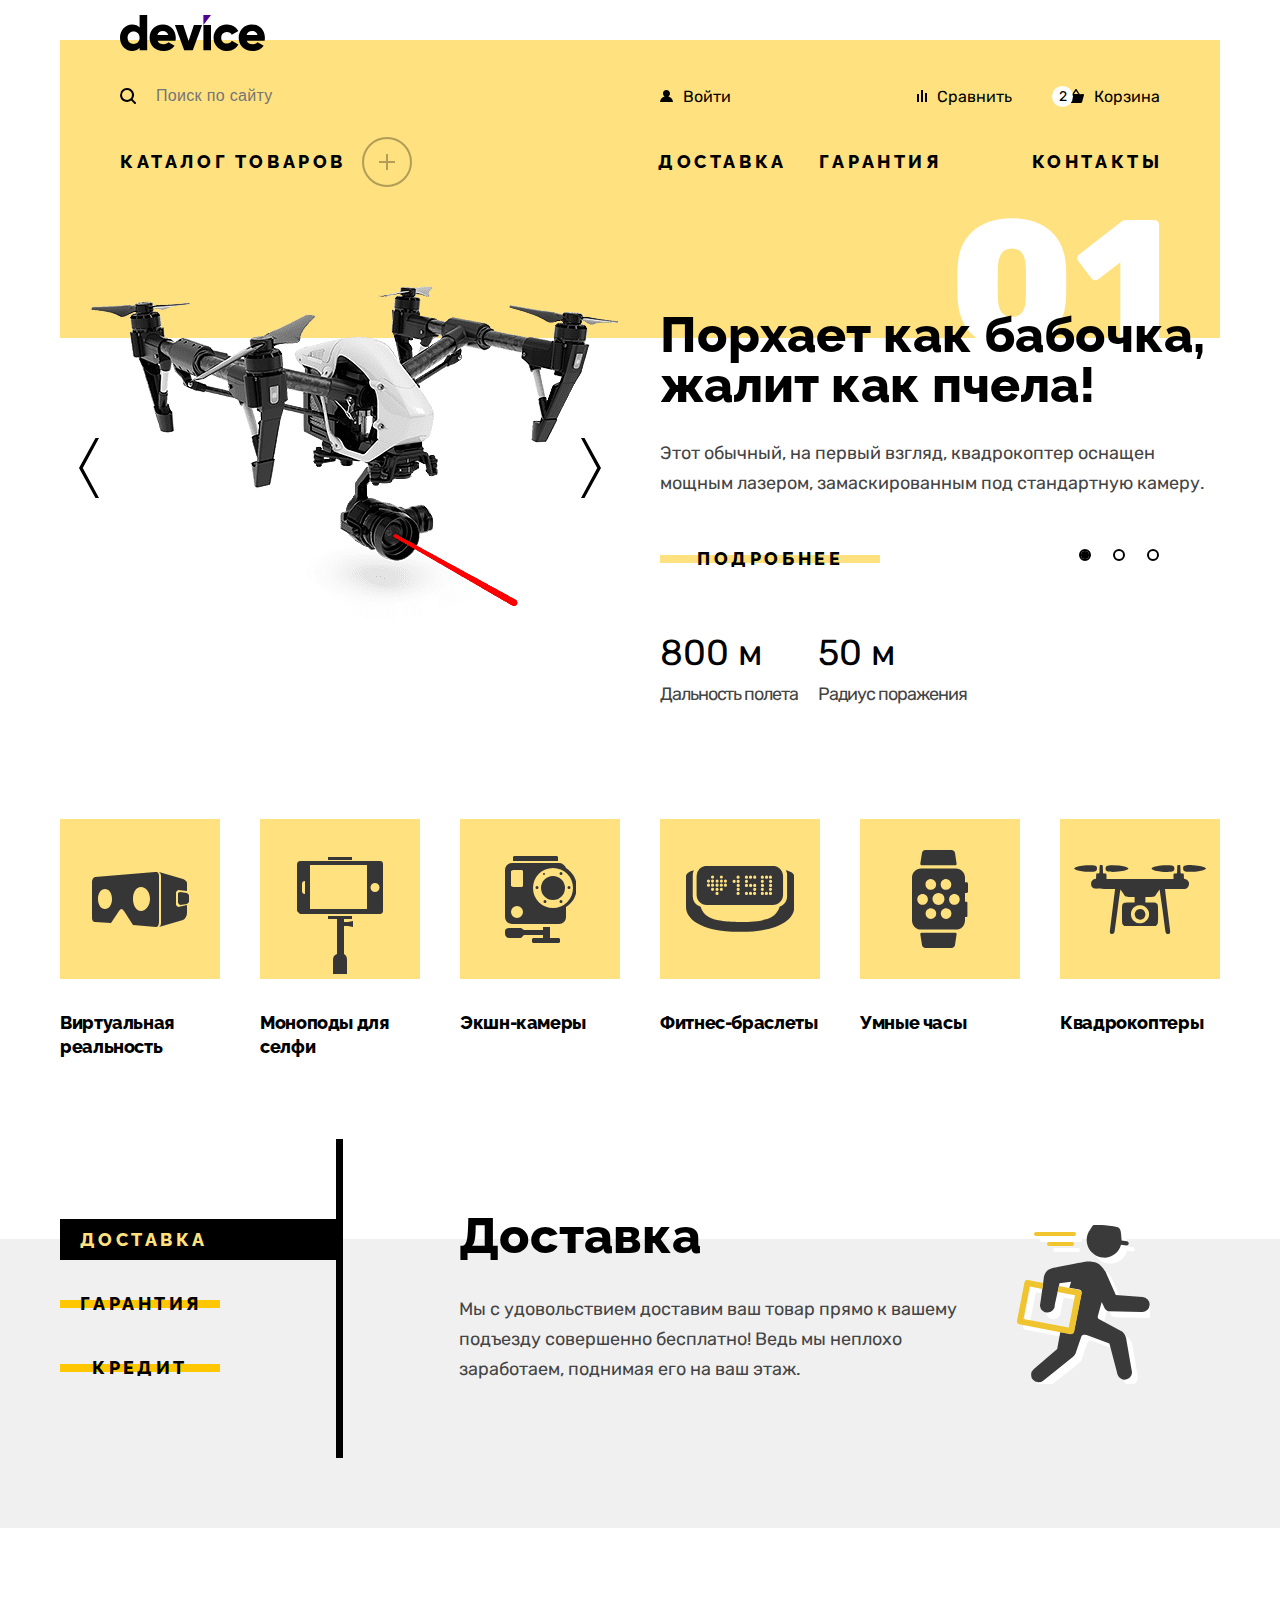
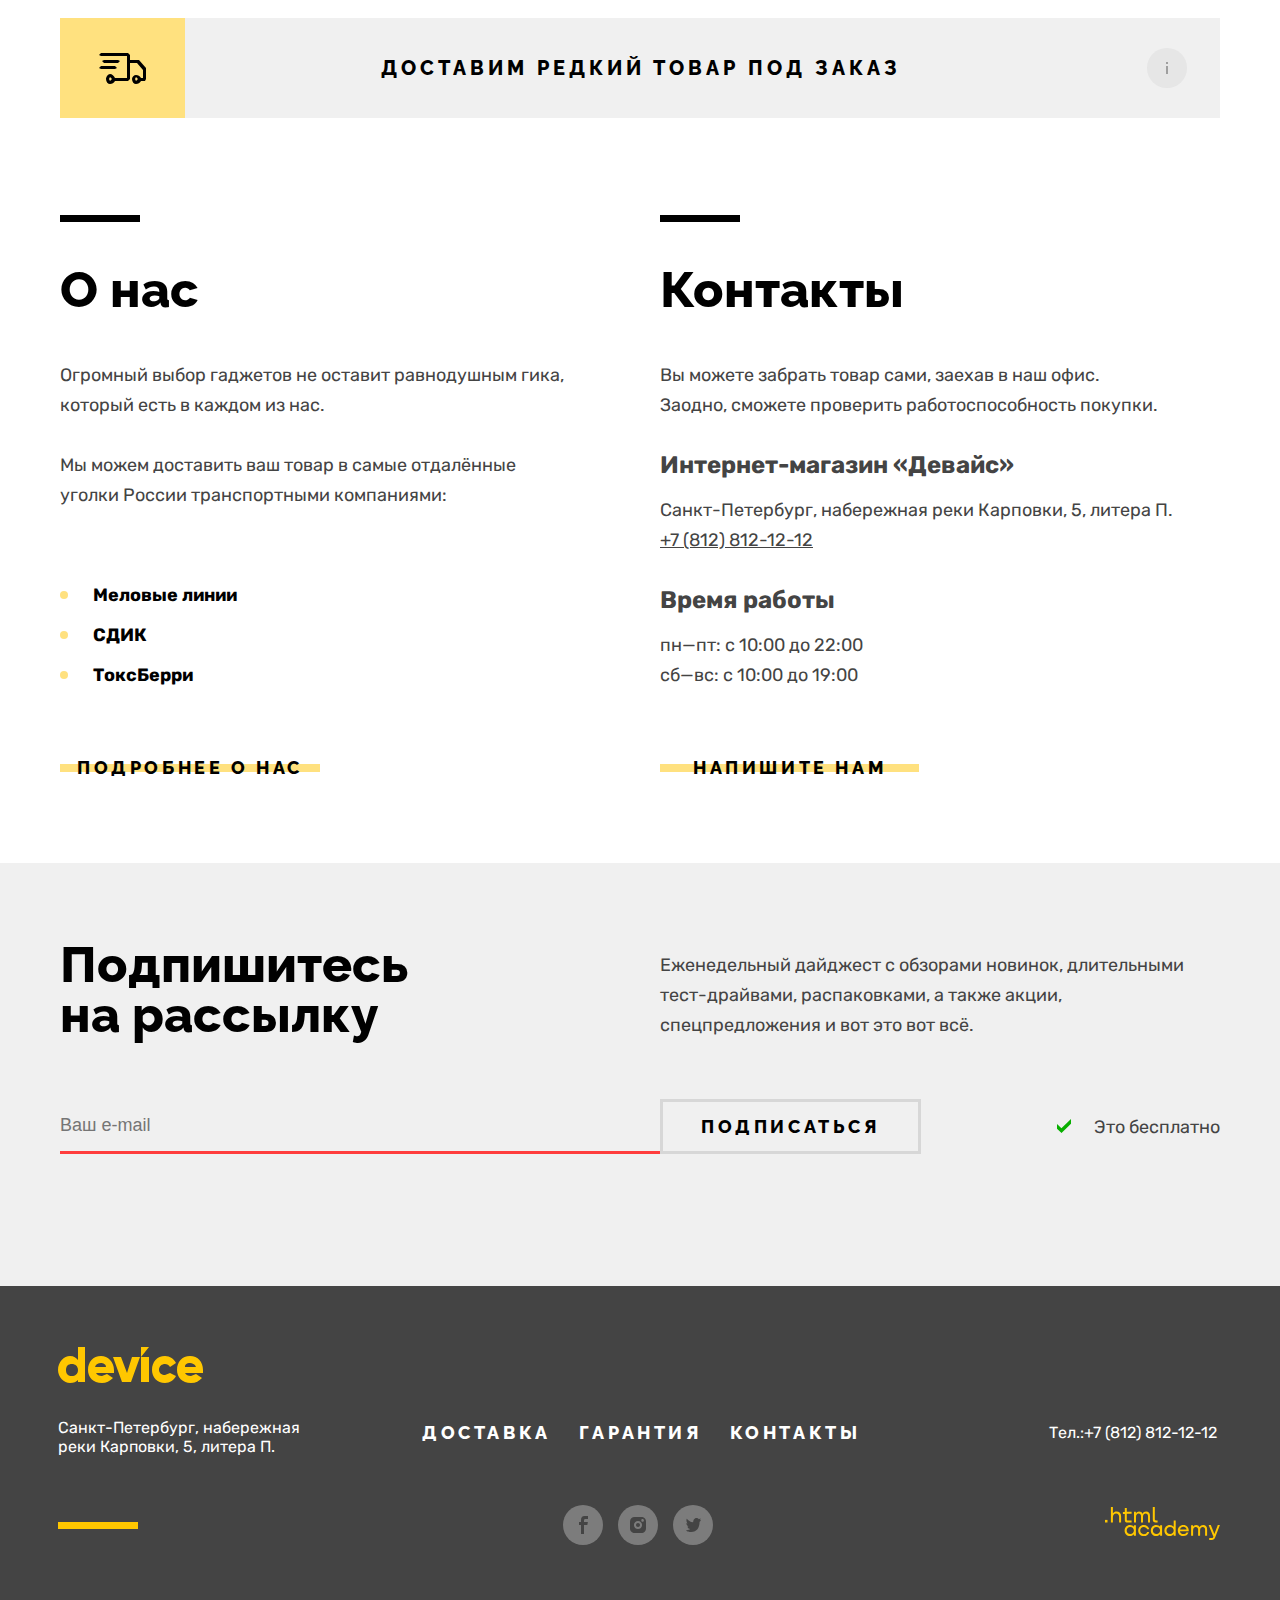
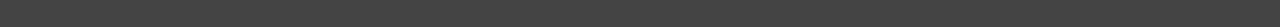
==== commit 2c4e3769: "Pixel Perfect главная страница" ====
--- a/index.html
+++ b/index.html
@@ -158,12 +158,12 @@
               <ul class="slider-feature rs-list">
                 <li class="slider-feature-item">
 
-                  <p class="slider-feature-meaning">800 M</p>
+                  <p class="slider-feature-meaning">800 м</p>
                   <p class="slider-feature-text">Дальность полета</p>
                 </li>
                 <li class="slider-feature-item">
 
-                  <p class="slider-feature-meaning">50 M</p>
+                  <p class="slider-feature-meaning">50 м</p>
                   <p class="slider-feature-text">Радиус поражения</p>
                 </li>
               </ul>
@@ -395,7 +395,7 @@
       <p class="about-text">Мы можем доставить ваш товар в самые отдалённые уголки России транспортными компаниями:</p>
       <ul class="about-list rs-list">
         <li class="about-item">
-          СДИК
+          Меловые линии
         </li>
         <li class="about-item">
           СДИК
@@ -440,12 +440,11 @@
     </div>
 
     <div class="container subscription-bottom">
-      <form class="subscription-form" action="https://echo.htmlacademy.ru/" method="post">
+        <form class="subscription-form" action="https://echo.htmlacademy.ru/" method="post">
         <input class="subscription-search-error subscription-search " type="email" name="email" placeholder="Ваш e-mail" required>
         <button class="subscription-btn" type="submit">Подписаться</button>
       </form>
-
-      <p class="subscription-info">Это бесплатно</p>
+        <p class="subscription-info">Это бесплатно</p>
     </div>
   </section>
   <!-- SUBSCRIPTION END -->
--- a/css/style.css
+++ b/css/style.css
@@ -107,14 +107,6 @@
   font-family: "Raleway", sans-serif;
   font-size: 50px;
   line-height: 50px;
-  font-weight: 800;
-  color: #000;
-}
-
-.categories-item-title {
-  font-family: "Raleway", sans-serif;
-  font-size: 18px;
-  line-height: 24px;
   font-weight: 800;
   color: #000;
 }
@@ -190,7 +182,7 @@
 .header-row {
   display: flex;
   align-items: center;
-  padding-top: 33px;
+  padding-top: 36px;
   padding-right: 60px;
   padding-left: 60px;
   /*margin-bottom: 34px;*/
@@ -219,6 +211,7 @@
   outline: none;
   color: #000000;
   border-radius: 25px;
+  letter-spacing: 0.02em;
 }
 
 .header-search-input:hover {
@@ -284,7 +277,7 @@
 }
 
 .user-menu-link-ico {
-  margin-right: 12px;
+  margin-right: 10px;
 }
 
 .user-menu-link {
@@ -344,25 +337,25 @@
 .navigation {
   padding-right: 60px;
   padding-left: 60px;
-  /*padding-bottom: 50px;*/
-  padding-top: 34px;
+  padding-top: 31px;
 }
 
 .navigation-item:first-child {
-  margin-right: 310px;
+  flex-shrink: 0;
+  margin-right: 312px;
 }
 
 .navigation-item:nth-child(2) {
-  margin-right: 30px;
+  margin-right: 32px;
 }
 
 .navigation-item:nth-child(3) {
   margin-right: 90px;
 }
 
-.navigation-item:nth-last-child(1) {
-  margin-left: auto;
-}
+/*.navigation-item:nth-last-child(1) {*/
+/*  margin-left: auto;*/
+/*}*/
 
 .navigation-link {
   font-family: "Raleway", sans-serif;
@@ -440,7 +433,7 @@
   background-image: url("../img/svg/plus.svg");
   background-repeat: no-repeat;
   background-position: center;
-  right: -64px;
+  right: -66px;
   top: -10px;
 }
 
@@ -502,18 +495,6 @@
 
 .slider-list {
   counter-reset: slider-counter 0;
-
-}
-
-.slider-list::before {
-  content: "";
-  width: 1160px;
-  height: 114px;
-  background-color: #FFE17F;
-  top: 0;
-  right: 0;
-  position: absolute;
-  z-index: -1;
 }
 
 .slider-item {
@@ -526,7 +507,7 @@
 
 .slider-item::before {
   position: absolute;
-  top: 15px;
+  top: 7px;
   right: 50px;
   color: #ffffff;
   line-height: 1;
@@ -546,18 +527,18 @@
 }
 
 .slider-column-right {
-  padding-top: 120px;
+  padding-top: 122px;
   padding-bottom: 36px;
 }
 
 .slider-title {
   margin: 0;
-  margin-bottom: 25px;
+  margin-bottom: 28px;
 }
 
 .slider-text {
   margin: 0;
-  margin-bottom: 30px;
+  margin-bottom: 40px;
 }
 
 .slider-feature {
@@ -567,19 +548,21 @@
 
 .slider-feature-meaning {
   margin: 0;
-  margin-bottom: 12px;
+  margin-bottom: 11px;
   font-size: 36px;
   line-height: 30px;
   color: #000000;
 }
 
 .slider-feature-text {
-  margin: 0;
+  margin-top: 0;
+  letter-spacing: -0.06em;
 }
 
 .slider-column-btn {
   display: inline-block;
-  margin-bottom: 50px;
+  margin-bottom: 59px;
+  padding: 10px 37px;
 }
 
 .slider-feature-item {
@@ -619,19 +602,19 @@
 
 .slider-dots {
   position: absolute;
-  right: 60px;
-  display: flex;
-  top: 335px;
+  right: 63px;
+  display: flex;
+  top: 350px;
 }
 
 .slider-dots-item:not(.slider-dots-item:last-child) {
-  margin-right: 22px;
+  margin-right: 26px;
 }
 
 .slider-dots-button {
   padding: 0;
-  min-width: 11px;
-  min-height: 11px;
+  min-width: 8px;
+  min-height: 8px;
   border-radius: 50%;
   border: none;
   outline: 2px solid #000000;
@@ -660,21 +643,24 @@
   /* CATEGORIES */
 
 .categories {
-  padding-top: 70px;
-  padding-bottom: 169px;
+  padding-top: 56px;
+  padding-bottom: 162px;
 }
 
 .categories-list {
-  display: flex;
-  justify-content: space-between;
-}
-
-.categories-item {
-  width: calc(100% / 6 - 20px);
+  display: grid;
+  grid-template-columns: repeat(6, 1fr);
+  column-gap: 40px;
 }
 
 .categories-item-title {
-  margin-top: 33px;
+  font-family: "Raleway", sans-serif;
+  font-size: 18px;
+  line-height: 24px;
+  font-weight: 800;
+  color: #000;
+  letter-spacing: -0.02em;
+  margin-top: 0;
 }
 
 .categories-item-box {
@@ -684,6 +670,7 @@
   width: 100%;
   height: 160px;
   background-color: #FFE17F;
+  margin-bottom: 32px;
 }
 
 .categories-item-box-bottom {
@@ -733,7 +720,8 @@
 
 .tabs {
   background: #f0f0f0;
-  padding-bottom: 110px;
+  padding-bottom: 117px;
+  margin-bottom: 90px;
 }
 
 .tabs-container {
@@ -741,7 +729,7 @@
 }
 
 .tabs-controls {
-  width: 280px;
+  width: 283px;
   flex-shrink: 0;
   margin-top: -20px;
   position: relative;
@@ -758,13 +746,14 @@
 }
 
 .tabs-controls-item {
-  margin-bottom: 20px;
+  margin-bottom: 23px;
 }
 
 .tabs-controls-btn {
   width: 160px;
   z-index: 0;
   padding: 10px 20px;
+  letter-spacing: 0.19em;
 }
 
 .tabs-controls-btn::before {
@@ -829,11 +818,11 @@
 
 .tabs-content-title {
   margin: 0;
-  margin-bottom: 30px;
+  margin-bottom: 33px;
 }
 
 .tabs-content-text {
-  margin: 0;
+  margin-top: 0;
 }
 
 .tabs-content-item:not(.tabs-content-item-current) {
@@ -841,22 +830,21 @@
 }
 
 .tabs-content-item:nth-child(1) {
-  background: url("../img/tabs/delivery-2.svg") no-repeat top 0 right 0;
+  background: url("../img/tabs/delivery-2.svg") no-repeat top 14px right -3px;
 }
 
 .tabs-content-item:nth-child(2) {
-  background: url("../img/tabs/warranty-1.svg") no-repeat top 0 right 0;
+  background: url("../img/tabs/warranty-1.svg") no-repeat top 14px right -3px;
 }
 
 .tabs-content-item:nth-child(3) {
-  background: url("../img/tabs/credit-1.svg") no-repeat top 0 right 0;
+  background: url("../img/tabs/credit-1.svg") no-repeat top 14px right -3px;
 }
 
 /* DELIVERY */
 
 .delivery {
   background-color: #F0F0F0;
-  margin-top: 90px;
   margin-bottom: 97px;
 }
 
@@ -879,7 +867,14 @@
 }
 
 .delivery-title {
-  margin: 0;
+  font-family: "Raleway", sans-serif;
+  font-weight: 800;
+  font-size: 20px;
+  line-height: 23px;
+  text-align: center;
+  letter-spacing: 0.2em;
+  text-transform: uppercase;
+  padding-right: 50px;
 }
 
 .delivery-info {
@@ -922,16 +917,16 @@
   /* COMPANY */
 
 .company {
-  display: flex;
-  justify-content: space-between;
-  padding-bottom: 87px;
+  display: grid;
+  grid-template-columns: repeat(2, 1fr);
+  column-gap: 40px;
+  margin-bottom: 80px;
 }
 
 /* ABOUT */
 
 .about {
   padding-top: 50px;
-  max-width: 560px;
   position: relative;
 }
 
@@ -947,18 +942,19 @@
 
 .about-title {
   margin: 0;
-  margin-bottom: 50px;
+  margin-bottom: 45px;
 }
 
 .about-text {
   margin: 0;
   margin-bottom: 30px;
+  padding-right: 53px;
 }
 
 .about-list {
-  margin-top: 80px;
-  margin-bottom: 47px;
-  padding-left: 20px;
+  margin-top: 75px;
+  margin-bottom: 68px;
+  padding-left: 33px;
 }
 
 .about-item {
@@ -966,7 +962,7 @@
   font-size: 18px;
   line-height: 20px;
   color: #000000;
-  margin-bottom: 30px;
+  margin-bottom: 20px;
   position: relative;
 }
 
@@ -975,7 +971,7 @@
   position: absolute;
   top: 50%;
   transform: translateY(-50%);
-  left: -20px;
+  left: -33px;
   background-color: #FFE17F;
   width: 8px;
   height: 8px;
@@ -991,14 +987,13 @@
 }
 
 .about-button {
-
+padding: 10px 17px;
 }
 
 /* CONTACTS */
 
 .contacts {
   padding-top: 50px;
-  max-width: 560px;
   position: relative;
 }
 
@@ -1014,12 +1009,13 @@
 
 .contacts-title {
   margin: 0;
-  margin-bottom: 50px;
+  margin-bottom: 45px;
 }
 
 .contacts-text {
   margin: 0;
   margin-bottom: 30px;
+  padding-right: 53px;
 }
 
 .contacts-lead {
@@ -1031,12 +1027,12 @@
 }
 
 .contacts-address {
-  margin: 0;
-  margin-bottom: 28px;
+  margin-top: 0;
+  margin-bottom: 30px;
 }
 
 .contacts-time {
-  margin-bottom: 67px;
+  margin-bottom: 63px;
 }
 
 .contacts-phone {
@@ -1044,18 +1040,22 @@
   color: #444444;
 }
 
+.contact-button {
+  padding: 10px 33px;
+}
+
 /* SUBSCRIPTION */
 
 .subscription {
   background-color: #F0F0F0;
-  padding-bottom: 134px;
+  padding-bottom: 132px;
 }
 
 .subscription-top {
   display: flex;
   justify-content: space-between;
-  padding-top: 80px;
-  margin-bottom: 50px;
+  padding-top: 77px;
+  margin-bottom: 59px;
 }
 
 .subscription-title,
@@ -1065,12 +1065,14 @@
 
 .subscription-title {
   margin: 0;
+  padding-right: 150px;
 }
 
 .subscription-text {
   margin: 0;
-}
-
+  padding-top: 10px;
+  padding-right: 32px;
+}
 
 .subscription-bottom {
   display: flex;
@@ -1080,6 +1082,7 @@
 
 .subscription-form {
   display: flex;
+  height: 55px;
 }
 
 .subscription-search {
@@ -1088,9 +1091,10 @@
   border: none;
   color: rgba(68, 68, 68, 0.5);
   background-color: transparent;
-  /*opacity: 0.5;*/
   border-bottom: 3px solid rgba(0, 0, 0, 0.5);
   outline: none;
+  font-size: 18px;
+  line-height: 30px;
 }
 
 .subscription-search:focus {
@@ -1120,11 +1124,11 @@
 }
 
 .subscription-btn {
-  padding: 10px 50px;
+  padding: 10px 38px;
   font-family: "Raleway", sans-serif;
   line-height: 21px;
   font-weight: 800;
-  font-size: 20px;
+  font-size: 18px;
   background-color: transparent;
   cursor: pointer;
   text-decoration: none;
@@ -1153,7 +1157,7 @@
 
 .subscription-info {
   position: relative;
-  padding-left: 25px;
+  padding-left: 37px;
   margin: 0;
 }
 
@@ -1172,27 +1176,28 @@
 
 .page-footer {
   background-color: #444444;
-  color: #ffffff;
 }
 
 .page-footer-container {
   display: flex;
   justify-content: space-between;
-  padding-top: 62px;
+  padding-top: 59px;
   padding-bottom: 77px;
 }
 
 .footer-address {
   position: relative;
-  width: 240px;
+  width: 250px;
   font-size: 16px;
   line-height: 19px;
+  padding-top: 2px;
+  margin-left: -2px;
 }
 
 .footer-address::before {
   content: '';
   position: absolute;
-  bottom: 0;
+  bottom: 21px;
   left: 0;
   width: 80px;
   height: 7px;
@@ -1205,23 +1210,24 @@
 }
 
 .footer-address-text {
-  margin: 0;
-  margin-bottom: 66px;
+  margin: 0 0 66px;
+  color: #ffffff;
 }
 
 .footer-information {
-  padding-top: 75px;
+  width: 530px;
+  padding-left: 48px;
+  padding-top: 77px;
 }
 
 .footer-menu {
   display: flex;
   flex-wrap: wrap;
-  margin-bottom: 60px;
-
-}
-
-.footer-menu-item {
-  margin-right: 30px;
+  margin-bottom: 62px;
+}
+
+.footer-menu-item:not(:last-child) {
+  margin-right: 28px;
 }
 
 .footer-menu-item:last-child {
@@ -1273,7 +1279,7 @@
   display: flex;
   flex-wrap: wrap;
   justify-content: center;
-  /*margin-top: 63px;*/
+  padding-right: 50px;
 }
 
 .social-item {
@@ -1328,13 +1334,16 @@
 }
 
 .footer-authors {
-  padding-top: 75px;
+  width: 250px;
+  padding-top: 73px;
   text-align: right;
 }
 
 .footer-phone {
-  margin-bottom: 65px;
+  margin-bottom: 59px;
+  padding-right: 3px;
   display: block;
+  font-size: 16px;
   color: #ffffff;
 }
 
@@ -1735,8 +1744,7 @@
   font-size: 18px;
   line-height: 24px;
   letter-spacing: -0.02em;
-  margin: 0;
-  margin-right: 15px;
+  margin: 0 15px 0 0;
 }
 
 .product-card-price {
@@ -1817,7 +1825,6 @@
   background-color: transparent;
   border: none;
   color: inherit;
-  /*appearance: textfield;*/
 }
 
 .range-input-right {
@@ -2013,9 +2020,6 @@
   color: rgba(68, 68, 68, 0.1);
 }
 
-/**/
-
-
 .popover {
   position: absolute;
   top: 33px;
@@ -2027,7 +2031,7 @@
   color: #ffffff;
   min-height: 150px;
   transition: all 0.25s ease;
-  /*display: none;*/
+  display: none;
 }
 
 .user-menu-cart:hover .popover {
@@ -2122,13 +2126,12 @@
   right: 0;
   left: 0;
   bottom: 0;
-  display: flex;
+  /*display: flex;*/
   width: 100%;
   height: 100%;
   background: rgba(240, 240, 240, 0.9);
   z-index: 5;
   display: none;
-
   justify-content: center;
   align-items: center;
 }
@@ -2142,8 +2145,7 @@
 }
 
 .modal-title {
-  margin: 0;
-  margin-bottom: 70px;
+  margin: 0 0 70px;
   font-family: "Raleway", sans-serif;
   font-style: normal;
   font-weight: 800;
@@ -2209,8 +2211,7 @@
   height: 60px;
   background-color: #F0F0F0;
   border: none;
-  padding: 24px 0;
-  padding-left: 21px;
+  padding: 24px 0 24px 21px;
   font-size: 16px;
   line-height: 20px;
   cursor: pointer;
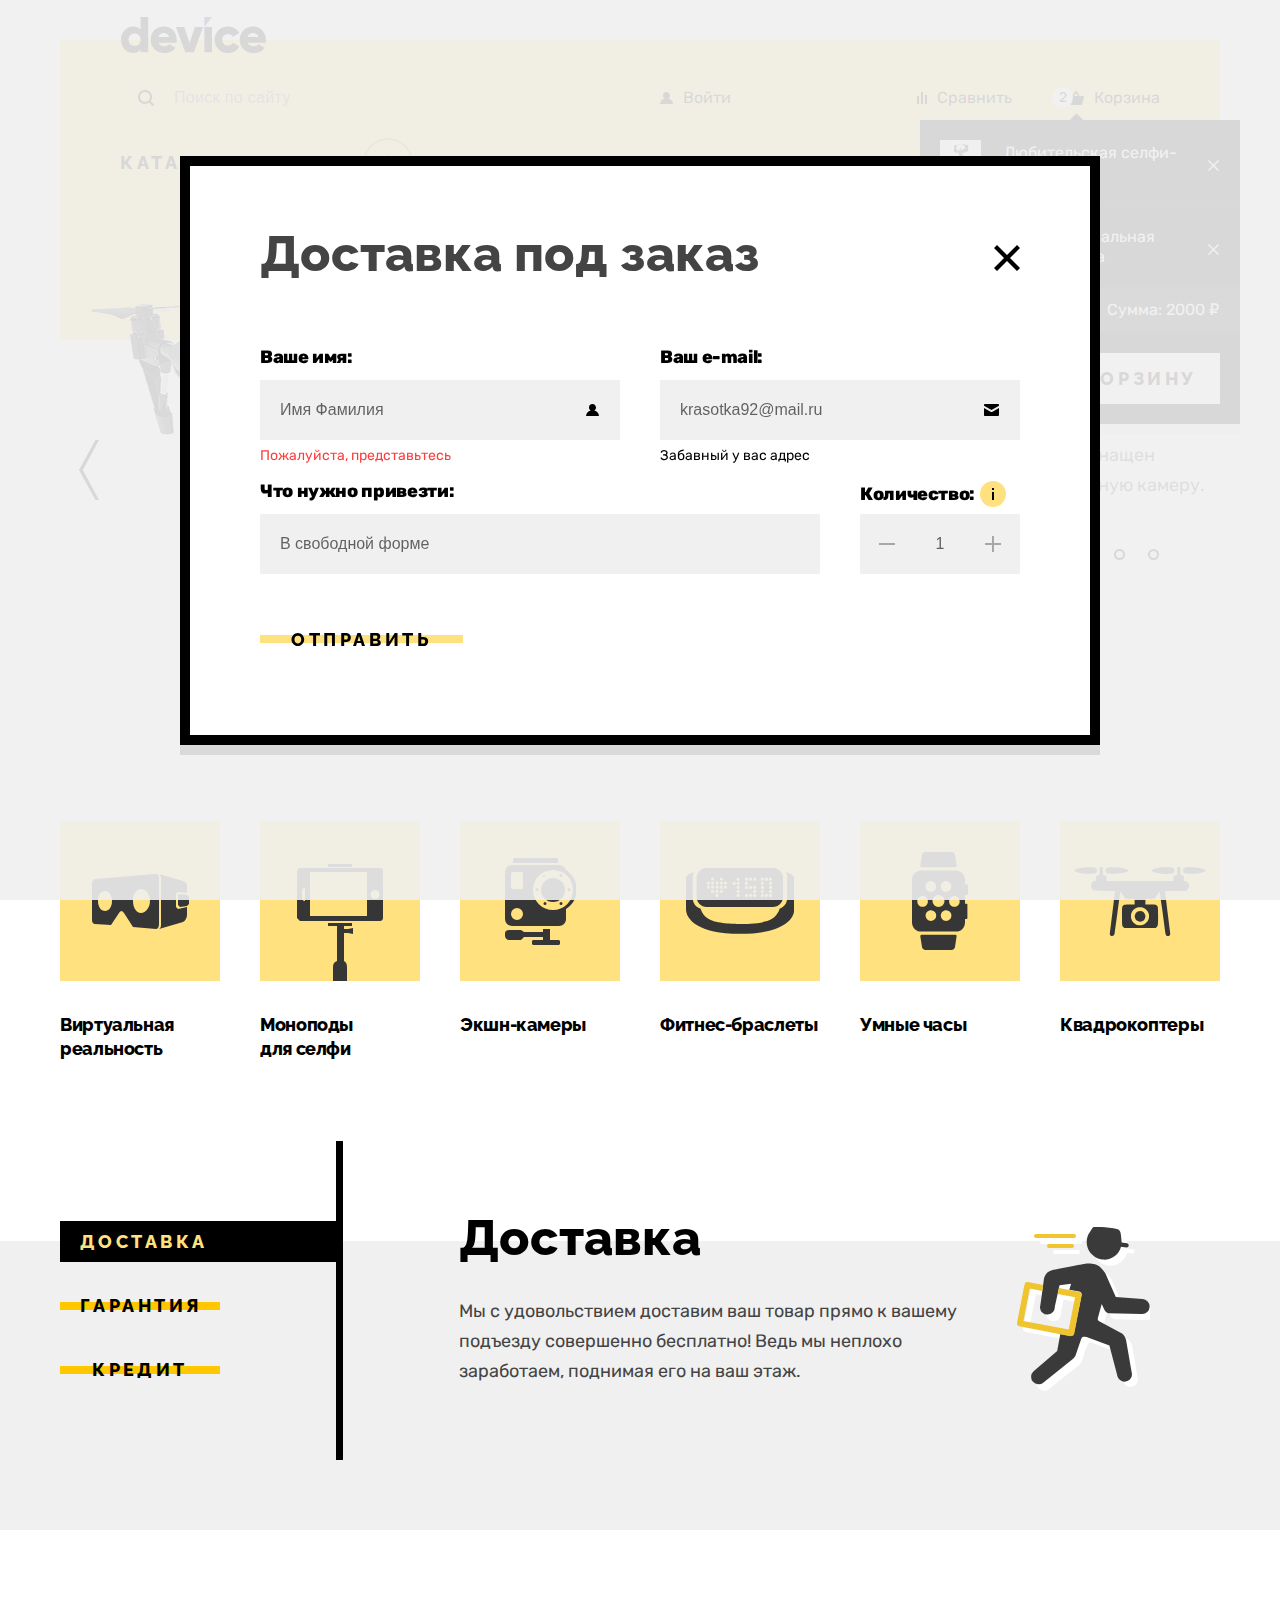
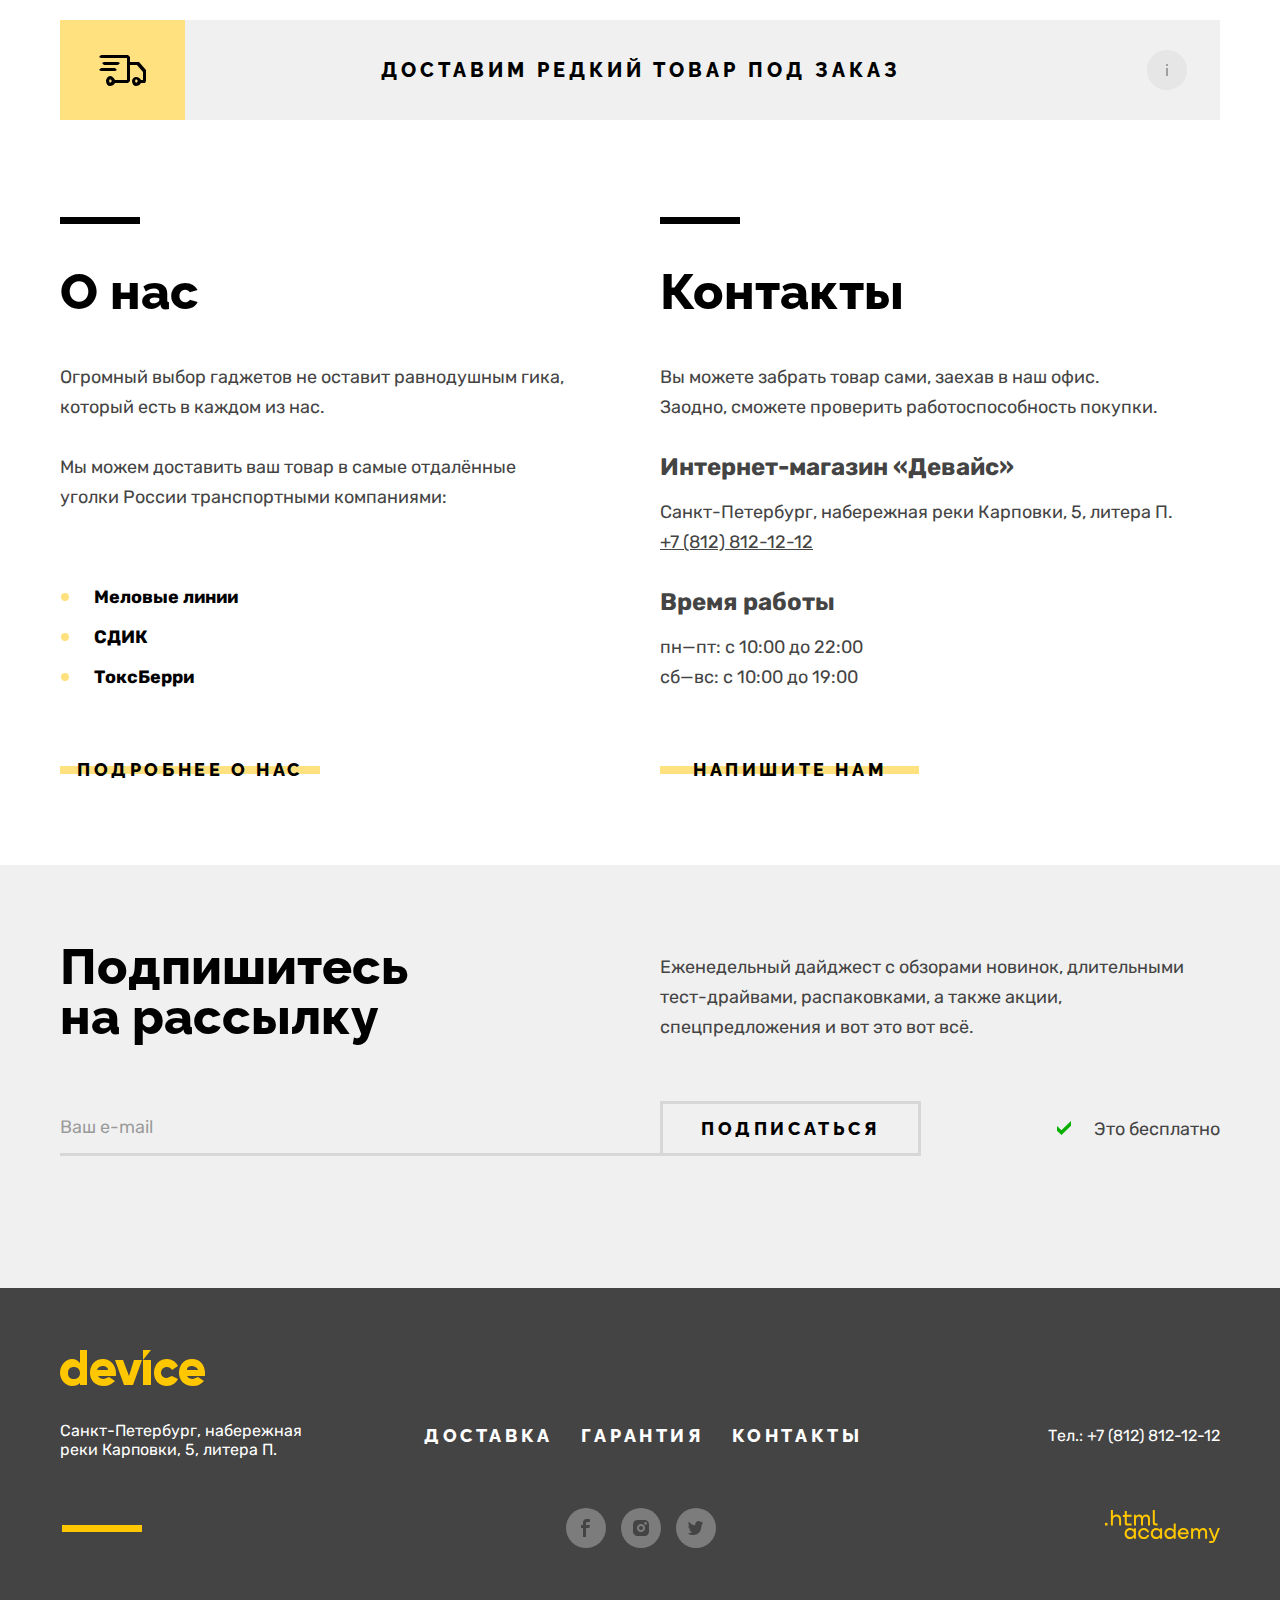
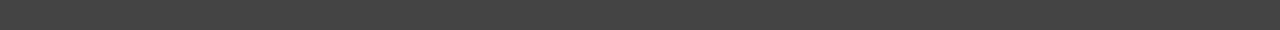
==== commit ae675c3c: "Декоративные элементы на внутренней странице" ====
--- a/index.html
+++ b/index.html
@@ -19,7 +19,7 @@
   <div class="header-row">
     <form class="header-search" action="https://echo.htmlacademy.ru/" method="POST">
       <label class="visually-hidden" for="search-btn">Поиск</label>
-      <input class="header-search-input" type="search" id="search-btn" name="search" placeholder="Поиск по сайту"
+      <input class="header-search-input" type="text" id="search-btn" name="search" placeholder="Поиск по сайту"
              required autocomplete="off">
 
       <button class="header-search-btn" type="submit">
@@ -49,7 +49,7 @@
           <span class="user-menu-link-text">Корзина</span>
         </a>
         <div class="popover popover-cart">
-          <h2 class="visually-hidden">Корзина</h2>
+          <span class="visually-hidden">Корзина</span>
           <ul class="cart-items-list rs-list">
             <li class="cart-item">
               <a class="cart-item-link" href="#">
@@ -94,13 +94,13 @@
       <li class="navigation-item product-catalog">
         <a class="navigation-link product-catalog-link" href="#">Каталог товаров</a>
 
-        <div class="sub-menu rs-list">
+        <div class="sub-menu">
           <ul class="sub-menu-column rs-list">
             <li class="sub-menu-item">
               <a href="#" class="sub-menu-link">Виртуальная реальность</a>
             </li>
             <li class="sub-menu-item">
-              <a href="#" class="sub-menu-link">Моноподы для cелфи</a>
+              <a href="catalog.html" class="sub-menu-link">Моноподы для cелфи</a>
             </li>
             <li class="sub-menu-item">
               <a href="#" class="sub-menu-link">Экшн-камеры</a>
@@ -278,7 +278,7 @@
             <img class="categories-item-img" src="img/categories/Vector2.svg" width="86" height="117"
                  alt="Моноподы для селфи">
           </div>
-          <h3 class="categories-item-title">Моноподы для селфи</h3>
+          <h3 class="categories-item-title">Моноподы<br> для селфи</h3>
         </a>
       </li>
       <li class="categories-item">
@@ -326,17 +326,17 @@
       <ul class="tabs-controls rs-list">
         <li class="tabs-controls-item">
           <button class="button tabs-controls-btn tabs-controls-btn-current">
-            <span>Доставка</span>
+            Доставка
           </button>
         </li>
         <li class="tabs-controls-item">
           <button class="button tabs-controls-btn ">
-            <span>Гарантия</span>
+            Гарантия
           </button>
         </li>
         <li class="tabs-controls-item">
           <button class="tabs-controls-btn button">
-            <span>Кредит</span>
+            Кредит
           </button>
         </li>
       </ul>
@@ -508,7 +508,7 @@
     </div>
 
     <div class="footer-authors">
-      <a class="footer-phone footer-link" href="tel:+78128121212">Тел.:+7 (812) 812-12-12</a>
+      <a class="footer-phone footer-link" href="tel:+78128121212">Тел.: +7 (812) 812-12-12</a>
       <a class="footer-copyright footer-link" href="https://up.htmlacademy.ru/">
         <svg class="footer-copyright-svg" width="115" height="34" viewBox="0 0 115 34" fill="none"
              xmlns="http://www.w3.org/2000/svg">
@@ -554,67 +554,67 @@
 <!-- FOOTER END -->
 
 <!--МОДАЛЬНОЕ ОКНО-->
-<div class="modal-container">
-  <div class="modal">
-    <h2 class="modal-title reset-indent title-1">Доставка под заказ</h2>
-
-    <button class="modal-close-button">
-      <img class="modal-close-icon" src="img/svg/delete.svg" width="26" height="26" alt="Закрыть">
-      <span class="visually-hidden">Закрыть</span>
-    </button>
-
-    <form class="order-form" action="https://echo.htmlacademy.ru/" method="POST">
-      <div class="field-group order-form-name">
-        <label class="form-label" for="order-name">
-          Ваше имя:
-        </label>
-        <input class="field field-error" type="text" id="order-name" name="order-name" placeholder="Имя Фамилия" required>
-        <span class="field-subtitle field-subtitle-red">Пожалуйста, представьтесь</span>
+<div class="overlay overlay-close">
+  <section class="modal">
+    <div class="modal-header">
+      <h2 class="modal-title">Доставка под заказ</h2>
+      <button class="modal-close">
+        <span class="visually-hidden">Закрыть</span>
+        <img class="modal-close-icon" src="img/svg/delete.svg" width="26" height="26" alt="Закрыть">
+      </button>
+    </div>
+
+    <form class="modal-form" action="#">
+      <div class="modal-form-group">
+        <label class="modal-form-label" for="username">Ваше имя:</label>
+        <input class="modal-form-field modal-form-field-name modal-form-error" type="text" name="username"
+               id="username" placeholder="Имя Фамилия" required>
+        <p class="modal-message modal-message-error">Пожалуйста, представьтесь</p>
       </div>
-      <div class="field-group order-form-email">
-        <label class="form-label" for="order-email">
-          Ваш e-mail:
-        </label>
-        <input class="field field-error" type="text" id="order-email" name="order-email" placeholder="krasotka92@mail.ru"
-               required>
-        <span class="field-subtitle">Забавный у вас адрес</span>
+      <div class="modal-form-group">
+        <label class="modal-form-label" for="email">Ваш e-mail:</label>
+        <input class="modal-form-field modal-form-field-email" type="email" name="email" id="email"
+               placeholder="krasotka92@mail.ru" required>
+        <p class="modal-message">Забавный у вас адрес</p>
       </div>
-      <div class="field-group order-form-what">
-        <label class="form-label" for="order-what">
-          Что нужно привезти:
-        </label>
-        <input class="field field-error" type="text" id="order-what" name="order-what" placeholder="В свободной форме" required>
+      <div class="modal-form-group modal-form-order">
+        <label class="modal-form-label" for="order">Что нужно привезти:</label>
+        <input class="modal-form-field" type="text" name="order" id="order" placeholder="В свободной форме" required>
+        <p class="modal-message"></p>
       </div>
-      <div class="field-group order-form-quantity">
-        <label class="form-label" for="order-quantity">
-          Количество:
-        </label>
-        <button class="button-info" type="button">i</button>
-
-        <div class="info-hint">
-          <p class="info-hint-text reset-indent">Постараемся найти, сколько нужно. Привезём сколько получится по
-            требованиям
-            к провозу багажа.</p>
+      <div class="modal-form-group modal-form-quantity">
+        <div class="modal-form-hint">
+          <label class="modal-form-label modal-form-label-hint" for="count">Количество:</label>
+          <span class="hint">
+              <img src="img/svg/info.svg" alt="Подсказка" width="2" height="12">
+            </span>
+          <p class="hint-text">Постараемся найти, сколько нужно. Привезём сколько получится по
+            требованиям к провозу багажа.</p>
+
         </div>
-
-        <span class="visually-hidden">Кнопка информация</span>
-        <div class="quantity-block">
-          <button class="btn-quantity minus" type="button"></button>
-          <span class="visually-hidden">Кнопка минус</span>
-          <input class="quantity" type="number" id="order-quantity" name="order-quantity" value="1">
-          <button class="btn-quantity plus" type="button"></button>
-          <span class="visually-hidden">Кнопка плюс</span>
+        <div class="modal-form-counter">
+          <button class="counter-button modal-form-down" type="button">
+            <svg class="counter-button-icon" width="16" height="16" viewBox="0 0 16 16"
+                 xmlns="http://www.w3.org/2000/svg" role="img" aria-label="Уменьшить">
+              <path d="M16 7H0V9H16V7Z" />
+            </svg>
+          </button>
+          <input class="modal-form-field modal-form-field-number" type="number" name="count" id="count" min="1"
+                 step="1" placeholder="1">
+          <button class="counter-button modal-form-up" type="button">
+            <svg class="counter-button-icon" width="16" height="16" viewBox="0 0 16 16"
+                 xmlns="http://www.w3.org/2000/svg" role="img" aria-label="Прибавить">
+              <path d="M16 7H9V0H7V7H0V9H7V16H9V9H16V7Z" />
+            </svg>
+          </button>
         </div>
+        <p class="modal-message"></p>
       </div>
-      <button class="button button-order-submit" type="submit">Отправить</button>
-      <span class="visually-hidden">Кнопка отправить</span>
-      <div class="popover popover-info visually-hidden">
-        <p class="popover-info-text">
-          Постараемся найти, сколько нужно. Привезём сколько получится по требованиям<br>к провозу багажа.
-        </p>
+      <div class="modal-form-group">
+        <button class="button button-modal" type="submit">Отправить</button>
       </div>
     </form>
-  </div>
+  </section>
 </div>
 </body>
 </html>
--- a/css/style.css
+++ b/css/style.css
@@ -1,4 +1,5 @@
 /* СЕКЦИЯ ШРИФТЫ */
+
 @font-face {
   font-family: "Raleway";
   font-weight: 800;
@@ -45,9 +46,7 @@
 
 body {
   padding: 0;
-  margin: 0;
-  margin-left: auto;
-  margin-right: auto;
+  margin: 0 auto;
   font-family: "Rubik", Arial, Helvetica, sans-serif;
   font-weight: 400;
   font-size: 18px;
@@ -123,6 +122,7 @@
   font-weight: 800;
   background-color: transparent;
   border: none;
+  outline: none;
   cursor: pointer;
   text-decoration: none;
   text-transform: uppercase;
@@ -148,6 +148,7 @@
   z-index: -1;
   transform: translateY(-50%);
   background-color: #FFE17F;
+  transition: all 0.25s ease;
 }
 
 .button:focus::before {
@@ -171,18 +172,23 @@
   margin-top: 40px;
   background-color: #FFE17F;
   position: relative;
+  padding-bottom: 12px;
+}
+
+.catalog-header {
+  padding-bottom: 49px;
 }
 
 .logo {
   position: absolute;
-  left: 60px;
-  top: -25px;
+  left: 61px;
+  top: -23px;
 }
 
 .header-row {
   display: flex;
   align-items: center;
-  padding-top: 36px;
+  padding-top: 38px;
   padding-right: 60px;
   padding-left: 60px;
   /*margin-bottom: 34px;*/
@@ -194,39 +200,38 @@
   margin-right: auto;
   border-radius: 40px;
   display: flex;
-
 }
 
 .header-search-input {
-  padding: 0 165px 0 36px;
+  padding: 9px 170px 8px 52px;
+  display: block;
   background-color: transparent;
   background-image: url(../img/svg/search.svg);
   background-repeat: no-repeat;
-  background-position: 0 50%;
-  border: none;
+  background-position: left 16px center;
+  border: 2px solid transparent;
+  border-radius: 20px;
   font-size: 16px;
   line-height: 19px;
   width: 100%;
-  height: 40px;
+  height: 100%;
   outline: none;
   color: #000000;
-  border-radius: 25px;
   letter-spacing: 0.02em;
 }
 
 .header-search-input:hover {
-  color: rgba(0, 0, 0, 0.3);
+  color: rgba(0, 0, 0, 0.6);
 }
 
 .header-search-input:focus {
-  opacity: 1;
-  outline: 2px solid #AF4FFF;
+  border-color: #AF4FFF;
 }
 
 .header-search-input:active,
 .header-search-input:valid {
-  opacity: 1;
-  outline: 2px solid #000000;
+  color: rgba(0, 0, 0, 1);
+  border-color: #000000;
 }
 
 .header-search-input:valid + .header-search-btn {
@@ -247,13 +252,12 @@
   opacity: 0;
   background-color: transparent;
   color: #000000;
-  border: none;
-  outline: 2px solid #000000;
+  border: 2px solid #000000;
   border-radius: 0 20px 20px 0;
 }
 
 .header-search-btn:focus {
-  outline-color: #AF4FFF;
+  border-color: #AF4FFF;
   background-color: transparent;
 }
 
@@ -305,6 +309,10 @@
 
 .user-menu-item-enter {
   margin-right: auto;
+}
+
+.user-menu-item-exit {
+  margin-right: 50px;
 }
 
 .user-menu-link-exit {
@@ -335,18 +343,13 @@
 }
 
 .navigation {
-  padding-right: 60px;
+  padding-right: 55px;
   padding-left: 60px;
   padding-top: 31px;
 }
 
-.navigation-item:first-child {
-  flex-shrink: 0;
-  margin-right: 312px;
-}
-
 .navigation-item:nth-child(2) {
-  margin-right: 32px;
+  margin-right: 31px;
 }
 
 .navigation-item:nth-child(3) {
@@ -403,18 +406,20 @@
 
 .navigation-list {
   display: flex;
+  flex-wrap: wrap;
   margin: 0;
   padding: 0;
 }
 
 .product-catalog {
-  margin-right: auto;
+  width: 280px;
+  margin-right: 260px;
   position: relative;
-  padding-bottom: 11px;
 }
 
 .product-catalog:hover > .sub-menu {
   display: flex;
+  flex-wrap: wrap;
 }
 
 .product-catalog-link:hover::before {
@@ -433,8 +438,9 @@
   background-image: url("../img/svg/plus.svg");
   background-repeat: no-repeat;
   background-position: center;
-  right: -66px;
+  right: -13px;
   top: -10px;
+  z-index: 20;
 }
 
 .product-catalog:hover::before {
@@ -446,25 +452,31 @@
   display: none;
   position: absolute;
   background-color: #FFE17F;
-  z-index: 1;
+  z-index: 10;
   width: 1160px;
   left: -60px;
-  top: 40px;
-  padding: 30px 60px;
+  top: 25px;
+  padding: 43px 60px 33px;
+  min-height: 160px;
 }
 
 .sub-menu-column {
-  min-width: 200px;
-  margin-right: 30px;
+  margin-right: 46px;
+  margin-bottom: 20px;
+}
+
+.sub-menu-column:nth-child(2) {
+  margin-right: 60px;
 }
 
 .sub-menu-item:not(.sub-menu-item:last-child) {
-  margin-bottom: 15px;
+  margin-bottom: 6px;
 }
 
 .sub-menu-link {
   color: #000000;
   border-radius: 25px;
+  font-size: 16px;
   line-height: 18px;
 }
 
@@ -532,13 +544,11 @@
 }
 
 .slider-title {
-  margin: 0;
-  margin-bottom: 28px;
+  margin: 0 0 28px;
 }
 
 .slider-text {
-  margin: 0;
-  margin-bottom: 40px;
+  margin: 0 0 40px;
 }
 
 .slider-feature {
@@ -547,8 +557,7 @@
 }
 
 .slider-feature-meaning {
-  margin: 0;
-  margin-bottom: 11px;
+  margin: 0 0 11px;
   font-size: 36px;
   line-height: 30px;
   color: #000000;
@@ -602,33 +611,33 @@
 
 .slider-dots {
   position: absolute;
-  right: 63px;
-  display: flex;
-  top: 350px;
+  right: 61px;
+  display: flex;
+  top: 349px;
 }
 
 .slider-dots-item:not(.slider-dots-item:last-child) {
-  margin-right: 26px;
+  margin-right: 23px;
 }
 
 .slider-dots-button {
   padding: 0;
-  min-width: 8px;
-  min-height: 8px;
+  min-width: 11px;
+  min-height: 11px;
   border-radius: 50%;
   border: none;
-  outline: 2px solid #000000;
+  box-shadow: inset 0 0 0 2px #000000;
   font-size: 0;
   background-color: transparent;
   cursor: pointer;
 }
 
 .slider-dots-button:focus {
-  outline-color: #AF4FFF;
+  box-shadow: inset 0 0 0 2px #AF4FFF;
 }
 
 .slider-dots-button:hover {
-  outline-color: #000000;
+  box-shadow: inset 0 0 0 2px #000000;
   opacity: 0.6;
 }
 
@@ -677,13 +686,13 @@
   align-items: flex-end;
 }
 
-.categories-item-link > .categories-item-box {
-  border: 5px solid transparent;
-}
+/*.categories-item-link > .categories-item-box {*/
+/*  border: 5px solid transparent;*/
+/*}*/
 
 .categories-item-link:focus .categories-item-box{
   background-color: #FFE17F;
-  border: 5px solid #AF4FFF;
+  box-shadow: inset 0 0 0 5px #AF4FFF;
 }
 
 .categories-item-link:focus .categories-item-title {
@@ -696,18 +705,15 @@
 
 .categories-item-link:hover .categories-item-box {
   background-color: #FFC700;
-  border-color: transparent;
   color: #000000;
 }
 
 .categories-item-link > .categories-item-box:hover {
-  border: 5px solid transparent;
   background-color: #FFC700;
 }
 
 .categories-item-link:active > .categories-item-box {
   background-color: #FFC700;
-  border: 5px solid transparent;
   opacity: 0.3;
 }
 
@@ -770,18 +776,14 @@
 }
 
 .tabs-controls-btn:hover::before {
-  height: 100%;
   background-color: #FFC700;
 }
 
 .tabs-controls-btn-current {
   width: 100%;
-  text-align: inherit;
+  text-align: left;
+  color: #FFE17F;
   background-color: #000000;
-}
-
-.tabs-controls-btn-current > span {
-  color: #FFE17F;
 }
 
 .tabs-controls-btn-current::before {
@@ -797,13 +799,18 @@
   background-color: #000000;
 }
 
-.tabs-controls-btn-current:hover {
-  width: 160px;
-}
-
-.tabs-controls-btn-current:hover > span {
-  color: #000000;
-}
+.tabs-controls-btn-current:hover::before {
+  background-color: #000000;
+  width: 100%;
+}
+
+/*.tabs-controls-btn-current:hover {*/
+/*  width: 160px;*/
+/*}*/
+
+/*.tabs-controls-btn-current:hover > span {*/
+/*  color: #000000;*/
+/*}*/
 
 .tabs-content {
   width: 100%;
@@ -814,11 +821,11 @@
 
 .tabs-content-item {
   padding-right: 191px;
+  min-height: 180px;
 }
 
 .tabs-content-title {
-  margin: 0;
-  margin-bottom: 33px;
+  margin: 0 0 33px;
 }
 
 .tabs-content-text {
@@ -859,7 +866,7 @@
   display: flex;
   justify-content: center;
   align-items: center;
-  width: 125px;
+  min-width: 125px;
   height: 100px;
   background-color: #FFE17F;
   border: none;
@@ -881,7 +888,7 @@
   display: flex;
   align-items: center;
   justify-content: center;
-  width: 40px;
+  min-width: 40px;
   height: 40px;
   margin-right: 33px;
   border-radius: 50%;
@@ -941,20 +948,18 @@
 }
 
 .about-title {
-  margin: 0;
-  margin-bottom: 45px;
+  margin: 0 0 45px;
 }
 
 .about-text {
-  margin: 0;
-  margin-bottom: 30px;
+  margin: 0 0 30px;
   padding-right: 53px;
 }
 
 .about-list {
   margin-top: 75px;
   margin-bottom: 68px;
-  padding-left: 33px;
+  padding-left: 34px;
 }
 
 .about-item {
@@ -1008,19 +1013,16 @@
 }
 
 .contacts-title {
-  margin: 0;
-  margin-bottom: 45px;
+  margin: 0 0 45px;
 }
 
 .contacts-text {
-  margin: 0;
-  margin-bottom: 30px;
+  margin: 0 0 30px;
   padding-right: 53px;
 }
 
 .contacts-lead {
-  margin: 0;
-  margin-bottom: 15px;
+  margin: 0 0 15px;
   font-weight: 700;
   font-size: 24px;
   line-height: 30px;
@@ -1087,40 +1089,108 @@
 
 .subscription-search {
   padding: 0;
-  width: 600px;
+  min-width: 600px;
   border: none;
   color: rgba(68, 68, 68, 0.5);
   background-color: transparent;
-  border-bottom: 3px solid rgba(0, 0, 0, 0.5);
+  border-bottom: 3px solid rgba(0, 0, 0, 0.1);
   outline: none;
   font-size: 18px;
   line-height: 30px;
 }
 
+.newsletters-form-field {
+  font-size: 18px;
+  line-height: 30px;
+  width: 600px;
+  padding: 12px 0;
+  border: none;
+  border-bottom: 3px solid rgba(0, 0, 0, 0.1);
+  outline: transparent;
+  background-color: transparent;
+}
+
+.newsletters-form-field::-webkit-input-placeholder {
+  font-family: "Rubik", sans-serif;
+  font-size: 18px;
+  line-height: 30px;
+  color: rgba(68, 68, 68, 0.5);
+}
+
+.subscription-search::-moz-placeholder {
+  font-family: "Rubik", sans-serif;
+  font-size: 18px;
+  line-height: 30px;
+  color: rgba(68, 68, 68, 0.5);
+}
+
+.subscription-search:-ms-input-placeholder {
+  font-family: "Rubik", sans-serif;
+  font-size: 18px;
+  line-height: 30px;
+  color: rgba(68, 68, 68, 0.5);
+}
+
+.subscription-search::-ms-input-placeholder {
+  font-family: "Rubik", sans-serif;
+  font-size: 18px;
+  line-height: 30px;
+  color: rgba(68, 68, 68, 0.5);
+}
+
+.subscription-search::placeholder {
+  font-family: "Rubik", sans-serif;
+  font-size: 18px;
+  line-height: 30px;
+  color: rgba(68, 68, 68, 0.5);
+}
+
+.subscription-search:hover {
+  color: rgba(68, 68, 68, 0.7);
+  border-bottom: 3px solid rgba(0, 0, 0, 0.2);
+}
+
+.subscription-search:hover::-webkit-input-placeholder {
+  color: rgba(68, 68, 68, 0.7);
+}
+
+.subscription-search:hover::-moz-placeholder {
+  color: rgba(68, 68, 68, 0.7);
+}
+
+.subscription-search:hover:-ms-input-placeholder {
+  color: rgba(68, 68, 68, 0.7);
+}
+
+.subscription-search:hover::-ms-input-placeholder {
+  color: rgba(68, 68, 68, 0.7);
+}
+
+.subscription-search:hover::placeholder {
+  color: rgba(68, 68, 68, 0.7);
+}
+
 .subscription-search:focus {
   background-color: #DCDCDC;
-  border-bottom: 3px solid transparent;
-  opacity: 0.5;
-}
-
-.subscription-search:hover {
-  opacity: 0.7;
-  border-bottom: 3px solid rgba(0, 0, 0, 0.2);
-}
-
-.subscription-search:active {
-  color: #444444;
-  opacity: 1;
+}
+
+.subscription-search:not(:-moz-placeholder-shown) {
+  border-color: #444444;
   background-color: transparent;
-  border-bottom: 3px solid #000000;
-}
-
-.subscription-search:focus-visible {
-  border-bottom: 3px solid transparent;
-}
-
-.subscription-search-error {
-  border-bottom: 3px solid #FF3D3D;
+}
+
+.subscription-search:not(:-ms-input-placeholder) {
+  border-color: #444444;
+  background-color: transparent;
+}
+
+.subscription-search:not(:placeholder-shown) {
+  border-color: #444444;
+  background-color: transparent;
+}
+
+.subscription-search:disabled {
+  opacity: 0.1;
 }
 
 .subscription-btn {
@@ -1136,6 +1206,7 @@
   letter-spacing: 0.2em;
   color: #000000;
   border: 3px solid rgba(0, 0, 0, 0.1);
+  outline: none;
 }
 
 .subscription-btn:focus {
@@ -1180,8 +1251,7 @@
 
 .page-footer-container {
   display: flex;
-  justify-content: space-between;
-  padding-top: 59px;
+  padding-top: 60px;
   padding-bottom: 77px;
 }
 
@@ -1191,14 +1261,14 @@
   font-size: 16px;
   line-height: 19px;
   padding-top: 2px;
-  margin-left: -2px;
+  margin-right: 114px;
 }
 
 .footer-address::before {
   content: '';
   position: absolute;
   bottom: 21px;
-  left: 0;
+  left: 2px;
   width: 80px;
   height: 7px;
   background-color: #FFC700;
@@ -1215,9 +1285,9 @@
 }
 
 .footer-information {
-  width: 530px;
-  padding-left: 48px;
+  width: 480px;
   padding-top: 77px;
+  margin-right: auto;
 }
 
 .footer-menu {
@@ -1279,7 +1349,7 @@
   display: flex;
   flex-wrap: wrap;
   justify-content: center;
-  padding-right: 50px;
+  padding-right: 47px;
 }
 
 .social-item {
@@ -1298,7 +1368,6 @@
   display: flex;
   justify-content: center;
   align-items: center;
-  /*border: 5px solid transparent;*/
 }
 
 .social-icon path {
@@ -1334,14 +1403,14 @@
 }
 
 .footer-authors {
-  width: 250px;
+  width: 180px;
   padding-top: 73px;
   text-align: right;
+  margin-left: 58px;
 }
 
 .footer-phone {
   margin-bottom: 59px;
-  padding-right: 3px;
   display: block;
   font-size: 16px;
   color: #ffffff;
@@ -1410,15 +1479,18 @@
   background: #DCDCDC;
   display: flex;
   justify-content: flex-end;
-  padding: 25px 0 25px 50px;
+  padding: 25px 0 25px 58px;
   align-items: center;
 }
 
 .catalog-filters-title {
   margin: 0;
+  max-width: 268px;
   min-width: 268px;
   font-size: 16px;
   line-height: 19px;
+  letter-spacing: 0.2em;
+  text-transform: uppercase;
 }
 
 .catalog-filter-wrapper {
@@ -1435,9 +1507,8 @@
 
 .catalog-filter-group {
   border: none;
-  margin: 0;
   padding: 0;
-  margin-bottom: 33px;
+  margin: 0 0 33px;
   position: relative;
 }
 
@@ -1445,16 +1516,18 @@
   margin-bottom: 28px;
 }
 
+.catalog-filter-group:nth-child(3) {
+  margin-bottom: 27px;
+}
+
 .catalog-filter-title {
-  padding: 0;
-  margin: 0;
   width: 100%;
   font-weight: 800;
   line-height: 20px;
   letter-spacing: -0.02em;
   color: #000000;
-  margin-bottom: 26px;
-  padding-top: 15px;
+  margin: 0 0 26px;
+  padding: 15px 0 0;
 }
 
 .catalog-filter-title::after {
@@ -1467,6 +1540,14 @@
   background-color: #000000;
 }
 
+.catalog-filter-color {
+  margin-bottom: 22px;
+}
+
+.catalog-filter-bluetooth {
+  margin-bottom: 22px;
+}
+
 .catalog-filter-item {
   margin-bottom: 10px;
   padding-left: 2px;
@@ -1484,27 +1565,27 @@
   display: flex;
   justify-content: space-between;
   align-items: center;
-  padding: 15px 0 15px 72px;
+  padding: 15px 0 15px 73px;
 }
 
 .catalog-sort-title {
+  font-weight: 800;
   font-size: 16px;
-  line-height: 18px;
-  margin: 0;
-  margin-right: 50px;
+  line-height: 19px;
+  letter-spacing: 0.17em;
+  text-transform: uppercase;
+  margin: 0 46px 0 0;
 }
 
 .sort-dir {
   display: flex;
   justify-content: space-between;
   margin-left: auto;
-  align-items: center;
-  /*position: relative;*/
-  /*right: -10px;*/
+  padding-left: 10px;
 }
 
 .sort-dir-item:not(:last-child) {
-  margin-right: 19px;
+  margin-right: 17px;
 }
 
 .sort-dir-link {
@@ -1528,15 +1609,15 @@
 
 .catalog-wrapper {
   width: 832px;
-  padding: 69px 0 75px 72px;
+  padding: 69px 0 76px 73px;
 }
 
 .product-list {
   display: grid;
   grid-template-columns: repeat(2, 360px);
   column-gap: 40px;
-  row-gap: 44px;
-  margin-bottom: 43px;
+  row-gap: 49px;
+  margin-bottom: 49px;
 }
 
 .user-menu-item {
@@ -1544,12 +1625,11 @@
 }
 
 .inner-header {
-  padding: 37px 60px 49px;
+  padding: 37px 60px 44px;
 }
 
 .inner-header-title {
-  margin: 0;
-  margin-bottom: 31px;
+  margin: 0 0 17px;
 }
 
 .breadcrumbs {
@@ -1585,32 +1665,17 @@
   outline-offset: 4px;
 }
 
-.breadcrumbs-link:hover {
+.breadcrumbs-link:not(.breadcrumbs-link-current):hover {
   color: rgba(0, 0, 0, 1);
 }
 
-.breadcrumbs-link:hover {
-  color: rgba(0, 0, 0, 0.3);
+.breadcrumbs-link-current:hover {
+  cursor: default;
 }
 
 /* ==================================
 	 Section - Страница каталог
 	 ================================= */
-
-.catalog-title {
-  font-size: 16px;
-  line-height: 19px;
-  padding-right: 40px;
-}
-
-.content-header-filtr {
-  background-color: #DCDCDC;
-}
-
-.content-header-sort,
-.content-filtr-wrapper {
-  background: #EBEBEB;
-}
 
 .control-label {
   font-size: 16px;
@@ -1642,17 +1707,7 @@
   font-family: "Raleway", sans-serif;
 }
 
-.product-card-link {
-  font-size: 18px;
-  line-height: 20px;
-  letter-spacing: -0.02em;
-  color: #000000;
-}
-
-.product-card-link span {
-  display: block;
-  line-height: 28px;
-}
+
 
 .select-control {
   font-family: "Rubik", sans-serif;
@@ -1662,6 +1717,12 @@
   border: none;
   background-color: inherit;
   width: 196px;
+  appearance: none;
+  -moz-appearance: none;
+  -webkit-appearance: none;
+  background-image: url(../img/svg/arrow-bottom.svg);
+  background-position: right top 7px;
+  background-repeat: no-repeat;
 }
 
 .select-control:focus {
@@ -1670,89 +1731,97 @@
 }
 
 .select-control:hover {
-  color: rgba(0, 0, 0, 0.6);
+  opacity: 0.6;
 }
 
 .select-control:active {
-  color: rgba(0, 0, 0, 0.3);
+  opacity: 0.3;
+}
+
+.product-card-overlay {
+  position: absolute;
+  top: 0;
+  left: 0;
+  display: flex;
+  width: 100%;
+  height: 100%;
+  transition: opacity 0.25s ease;
+  opacity: 0;
+  justify-content: center;
+  align-items: center;
+}
+
+.button-hover {
+  z-index: 1;
+}
+
+.button-hover::before {
+  background-color: #FFC700;
+}
+
+.button-hover:hover::before {
+  background-color: #FFC700;
 }
 
 .product-card-header {
   position: relative;
   display: block;
+  margin-bottom: 33px;
+  border: none;
+}
+
+.product-card-image {
+  transition: opacity 0.4s ease;
+}
+
+.product-card-header:hover .product-card-image {
+  opacity: 0.4;
+}
+
+.product-card-header:hover .product-card-overlay {
+  opacity: 1;
+}
+
+.product-card-header:focus {
+  outline: 5px solid #AF4FFF;
+}
+
+.product-card-header:focus + .product-card-body .product-card-link{
+  color: #AF4FFF;
+}
+
+.product-card-header:focus + .product-card-body .product-card-price {
+  color: #AF4FFF;
+}
+
+.product-card-body {
+  display: flex;
+  justify-content: space-between;
+  align-items: flex-start;
+  flex-wrap: wrap;
+}
+
+.product-card-link {
+  font-size: 18px;
+  line-height: 20px;
+  letter-spacing: -0.02em;
   color: #000000;
   outline: none;
 }
 
-.product-card-header:focus > .product-card-image {
-  box-shadow: 0 0 0 5px #AF4FFF;
-  z-index: 5;
-}
-
-.product-card-header:focus > .product-card-body {
+.product-card-link:focus {
   color: #AF4FFF;
 }
 
-.product-card-header:focus .product-card-price {
-  color: #AF4FFF;
-}
-
-.product-card-overlay {
-  position: absolute;
-  top: 0;
-  left: 0;
-  width: 100%;
-  height: 100%;
-  display: flex;
-  justify-content: center;
-  align-items: center;
-  opacity: 0;
-  transition: opacity 0.25s ease;
-}
-
-.product-card-image {
-  margin-bottom: 37px;
-  transition: opacity 0.4s ease;
-}
-.product-card-header:hover .product-card-image {
-  opacity: 0.4;
-}
-
-.product-card-header:hover .product-card-overlay {
-  opacity: 1;
-}
-
-.link-detailed {
-  z-index: 3;
-  padding: 0 20px;
-}
-
-.link-detailed:hover::before {
-  height: 8px;
-}
-
-.product-card-body {
-  display: flex;
-  justify-content: space-between;
-  align-items: flex-start;
-}
-
 .product-card-title {
-  width: 280px;
-  font-family: "Rubik", sans-serif;
-  font-weight: 700;
-  font-size: 18px;
-  line-height: 24px;
-  letter-spacing: -0.02em;
-  margin: 0 15px 0 0;
+  line-height: 1;
+  margin: 0;
 }
 
 .product-card-price {
-  flex-shrink: 0;
-  font-size: 18px;
   line-height: 21px;
+  margin: 0;
   color: #444444;
-  margin: 0;
 }
 
 .range-scale {
@@ -1815,6 +1884,9 @@
 
 .catalog-filter-label {
   display: flex;
+  flex-wrap: wrap;
+  color: rgba(0, 0, 0, 0.3);
+  flex-direction: row-reverse;
 }
 
 .range-input {
@@ -1825,6 +1897,7 @@
   background-color: transparent;
   border: none;
   color: inherit;
+  outline: none;
 }
 
 .range-input-right {
@@ -1835,6 +1908,16 @@
 .range-input::-webkit-inner-spin-button {
   appearance: none;
   margin: 0;
+}
+
+.range-input:focus,
+.range-input:focus + .catalog-filter-label-text {
+  color: rgba(176, 79, 255, 0.3);
+}
+
+.range-input:active,
+.range-input:active + .catalog-filter-label-text {
+  color: #000000;
 }
 
 .control {
@@ -1867,6 +1950,7 @@
   width: 20px;
   height: 20px;
   border: 2px solid rgba(0, 0, 0, 0.2);
+  border-radius: 3px;
   display: block;
   justify-content: center;
   align-items: center;
@@ -1926,20 +2010,20 @@
   background-color: #AF4FFF;
 }
 
-.catalog-filter-label {
-  color: rgba(0, 0, 0, 0.3);
-}
-
 .pagination-show-more {
   width: 100%;
   background-color: #ffffff;
   border: none;
   box-shadow: inset 0 0 0 3px rgba(0, 0, 0, 0.1);
-  padding: 15px 0;
-  margin-bottom: 52px;
+  padding: 18px 0;
+  margin-bottom: 51px;
+  font-weight: 800;
   font-size: 16px;
   line-height: 19px;
   cursor: pointer;
+  font-family: "Raleway", sans-serif;
+  letter-spacing: 0.2em;
+  text-transform: uppercase;
 }
 
 .pagination-show-more:focus {
@@ -1958,12 +2042,19 @@
 .pagination {
   background-color: #EBEBEB;
   display: flex;
-  justify-content: space-between;
   align-items: center;
 }
 
+.pagination-item-prev {
+  margin-right: auto;
+}
+
+.pagination-item-next {
+  margin-left: auto;
+}
+
 .pagination-sublist {
-  /*flex-grow: 1;*/
+  padding-left: 59px;
   display: flex;
   flex-wrap: wrap;
   justify-content: center;
@@ -1975,16 +2066,20 @@
   line-height: 19px;
   text-align: center;
   color: rgba(0, 0, 0, 0.3);
+  letter-spacing: 0.2em;
 }
 
 .pagination-next,
 .pagination-prev {
   font-family: "Raleway", sans-serif;
-  letter-spacing: 0.2em;
   text-transform: uppercase;
   color: #000000;
-  padding: 28px 30px;
+  padding: 26px 27px;
   display: block;
+}
+
+.pagination-prev {
+  cursor: default;
 }
 
 .pagination-link:focus,
@@ -1992,7 +2087,7 @@
   box-shadow: inset 0 0 0 5px #AF4FFF;
 }
 
-.pagination-link:hover {
+.pagination-link:not(.pagination-prev):hover {
   background-color: #DCDCDC;
 }
 
@@ -2026,12 +2121,12 @@
   right: -80px;
   z-index: 2;
   width: 320px;
+  min-height: 150px;
   background: #000000;
   box-shadow: 0 10px 0 rgba(0, 0, 0, 0.1);
   color: #ffffff;
-  min-height: 150px;
   transition: all 0.25s ease;
-  display: none;
+  display: block;
 }
 
 .user-menu-cart:hover .popover {
@@ -2070,31 +2165,67 @@
 }
 
 .cart-item-link:focus {
-  color: #af4fff;
+  color: #AF4FFF;
 }
 .cart-item-link:focus .cart-item-image {
-  outline: 3px solid #AF4FFF;
+  outline: 5px solid #AF4FFF;
+}
+
+.cart-item-link:hover {
+  opacity: 0.6;
+}
+
+.cart-item-link:active {
+  opacity: 0.3;
 }
 
 .cart-item-title {
-  padding-left: 23px;
+  margin-left: 23px;
+  padding-top: 3px;
   width: 180px;
   margin-right: auto;
+  font-size: 16px;
   line-height: 20px;
 }
 
 .cart-item-button {
+  width: 11px;
+  height: 11px;
   border: none;
   background-color: inherit;
   cursor: pointer;
   margin-left: auto;
+  outline: none;
+  transform: translate(-50%);
+}
+
+.cart-item-button:focus > .cart-item-icon {
+  outline:2px solid #AF4FFF;
+  outline-offset: 5px;
+  border-radius: 50%;
+}
+
+.cart-item-button:hover {
+  opacity: 0.6;
+}
+
+.cart-item-button:active {
+  opacity: 0.3;
+}
+
+
+.cart-item-icon {
+  min-width: 11px;
+  height: 11px;
 }
 
 .cart-result {
+  font-size: 16px;
+  line-height: 20px;
   background-color: #1a1a1a;
   display: flex;
   justify-content: space-between;
-  padding: 15px 20px;
+  padding: 13px 21px;
 }
 
 .cart-result-text {
@@ -2116,305 +2247,357 @@
   display: none;
 }
 
+.cart-button:focus {
+  box-shadow: inset 0 0 0 5px #AF4FFF;
+}
+
+.cart-button:hover {
+  background-color: #FFE17F;
+}
+
+.cart-button:active {
+  color: rgba(0, 0, 0, 0.3);
+}
+
+/*MODAL*/
+
 .overlay {
-  display: flex;
-}
-
-.modal-container {
   position: fixed;
+  z-index: 25;
   top: 0;
   right: 0;
+  bottom: 0;
   left: 0;
-  bottom: 0;
-  /*display: flex;*/
+  overflow-y: auto;
+  display: flex;
   width: 100%;
   height: 100%;
   background: rgba(240, 240, 240, 0.9);
-  z-index: 5;
-  display: none;
   justify-content: center;
   align-items: center;
 }
 
+.overlay-close {
+  display: flex;
+}
+
+.overlay-open {
+  display: flex;
+}
+
 .modal {
+  max-width: 920px;
+  min-height: 580px;
+  padding: 63px 70px 60px;
+  border: 10px solid #000000;
   background-color: #ffffff;
-  box-shadow: inset 0 0 0 10px rgba(0, 0, 0, 1);
-  width: 920px;
-  padding: 80px;
+  box-shadow: 0 10px 0 rgba(0, 0, 0, 0.1);
+}
+
+.modal-header {
+  display: flex;
+  flex-wrap: wrap;
+  margin-bottom: 68px;
+  justify-content: space-between;
   position: relative;
 }
 
+.modal-close {
+  width: 50px;
+  height: 50px;
+  cursor: pointer;
+  border: none;
+  outline: none;
+  background: transparent;
+  transform: translate(12px, 4px);
+  position: absolute;
+  top: 0;
+  right: 0;
+}
+
 .modal-title {
-  margin: 0 0 70px;
   font-family: "Raleway", sans-serif;
   font-style: normal;
   font-weight: 800;
   font-size: 50px;
   line-height: 50px;
-  color: #000000;
-}
-
-
-
-.modal-close-button {
-  border: none;
-  cursor: pointer;
-  position: absolute;
-  background-color: #ffffff;
-  right: 80px;
-  top: 89px;
+  margin: 0;
   padding: 0;
-  width: 50px;
-  height: 50px;
+}
+
+.modal-close:hover {
+  opacity: 0.6;
+}
+
+.modal-close:focus {
   border-radius: 50%;
+  outline: 5px solid #AF4FFF;
+}
+
+.modal-close:active {
+  opacity: 0.3;
   outline: none;
 }
 
-.modal-close-button:focus {
-  box-shadow: inset 0 0 0 5px #AF4FFF;
-}
-
-.modal-close-button:hover {
-  opacity: 0.6;
-}
-
-.modal-close-button:active {
-  opacity: 0.3;
-  box-shadow: none;
-}
-
-.modal-close-button:focus {
-  border-color: #AF4FFF;
-}
-
-.order-form {
-  display: flex;
-  flex-direction: row;
+.modal-form {
+  display: flex;
   flex-wrap: wrap;
   justify-content: space-between;
 }
 
-.field-group {
-  margin-bottom: 20px;
-}
-
-.form-label {
-  font-size: 18px;
+.modal-form-label {
   font-weight: 800;
   line-height: 20px;
-  letter-spacing: -0.05em;
-  margin-bottom: 17px;
-  display: inline-block;
-}
-
-.field {
-  height: 60px;
-  background-color: #F0F0F0;
-  border: none;
-  padding: 24px 0 24px 21px;
+  display: block;
+  margin-bottom: 13px;
+  letter-spacing: -0.02em;
+  color: #000000;
+}
+
+.modal-form-label-hint {
+  margin-bottom: 0;
+}
+
+.modal-form-field {
   font-size: 16px;
   line-height: 20px;
-  cursor: pointer;
-}
-
-.field::placeholder {
-  color: rgb(0, 0, 0, 0.6);
-}
-
-.field:hover {
+  margin-bottom: 6px;
+  width: 100%;
+  height: 60px;
+  padding-right: 45px;
+  padding-left: 20px;
+  border: none;
+  background-color: #F0F0F0;
+  background-repeat: no-repeat;
+  background-position: right 21px center;
+}
+
+.modal-form-field::-webkit-input-placeholder {
+  color: rgba(0, 0, 0, 0.6);
+}
+
+.modal-form-field::-moz-placeholder {
+  color: rgba(0, 0, 0, 0.6);
+}
+
+.modal-form-field:-ms-input-placeholder {
+  color: rgba(0, 0, 0, 0.6);
+}
+
+.modal-form-field::-ms-input-placeholder {
+  color: rgba(0, 0, 0, 0.6);
+}
+
+.modal-form-field::placeholder {
+  color: rgba(0, 0, 0, 0.6);
+}
+
+.modal-form-field:hover {
   background-color: #EBEBEB;
 }
 
-.field:focus {
-  box-shadow: inset 0 0 0 5px #AF4FFF;
-}
-
-.field:valid {
-  box-shadow: inset 0 0 0 5px #000000;
-}
-
-.field-error {
-  box-shadow: inset 0 0 0 5px rgba(255, 61, 61, 1);
-}
-
-.field-subtitle {
+.modal-form-field:focus {
+  outline: 5px solid #AF4FFF;
+}
+
+.modal-form-field:active {
+  outline: 3px solid #000000;
+  background-color: #ffffff;
+}
+
+.modal-form-field:not(:-moz-placeholder-shown) {
+  outline: 3px solid #000000;
+  background-color: #ffffff;
+}
+
+.modal-form-field:not(:-ms-input-placeholder) {
+  outline: 3px solid #000000;
+  background-color: #ffffff;
+}
+
+.modal-form-field:not(:placeholder-shown) {
+  outline: 3px solid #000000;
+  background-color: #ffffff;
+}
+
+.modal-form-field-name {
+  background-image: url("../img/svg/bust.svg");
+}
+
+.modal-form-field-email {
+  background-image: url("../img/svg/mail.svg");
+}
+
+.modal-message {
   font-size: 14px;
   line-height: 20px;
+  margin: 0;
   color: #000000;
 }
 
-.field-subtitle-red {
-  color: #ff3d3d;
-}
-
-.order-form-name,
-.order-form-name .field {
+.modal-message-error {
+  color: #FF3D3D;
+}
+
+.modal-form-group {
   width: 360px;
+  margin-bottom: 15px;
+}
+
+.modal-form-group:last-child {
+  margin-top: 24px;
+}
+
+.modal-form-order {
+  width: 560px;
+}
+
+.modal-form-hint {
   position: relative;
-}
-
-.order-form-name::before {
-  content: "";
+  display: flex;
+  align-items: center;
+  margin-bottom: 7px;
+}
+
+.modal-form-quantity {
+  width: 160px;
+}
+
+.modal-form-counter {
+  position: relative;
+
+  display: flex;
+}
+
+.modal-form-field-number {
+  margin: 0;
+  padding: 0 45px;
+  text-align: center;
+}
+
+.modal-form-field-number::-webkit-outer-spin-button,
+.modal-form-field-number::-webkit-inner-spin-button {
+  display: none;
+  -webkit-appearance: none;
+}
+
+.counter-button {
   position: absolute;
   top: 50%;
-  z-index: 1;
-  right: 21px;
-  background: url(../img/svg/bust.svg) no-repeat center;
-  width: 13px;
-  height: 12px;
-  opacity: 0.3;
-}
-
-.order-form-email,
-.order-form-email .field {
-  width: 360px;
-  position: relative;
-}
-
-.order-form-email::before {
-  content: "";
-  position: absolute;
-  top: 50%;
-  z-index: 1;
-  right: 21px;
-  background: url(../img/svg/mail.svg) no-repeat center;
-  width: 15px;
-  height: 12px;
-  opacity: 0.3;
-}
-
-.order-form-what,
-.order-form-what .field {
-  width: 560px;
-}
-
-.order-form-quantity {
-  width: 160px;
-  position: relative;
-}
-
-.button-order-submit {
-  margin-top: 30px;
-}
-
-.quantity-block {
-  display: flex;
-  justify-content: space-around;
+  display: flex;
+  padding: 0;
+  cursor: pointer;
+  -webkit-transform: translateY(-50%);
+  transform: translateY(-50%);
+  border: none;
+  outline: none;
+  background: transparent;
+  justify-content: center;
   align-items: center;
-  background-color: #F0F0F0;
-  padding: 5px 0;
-  cursor: pointer;
-}
-
-.quantity-block:hover {
-  background-color: #EBEBEB;
-}
-
-.quantity-block:focus {
-  border: 5px solid #AF4FFF;
-}
-
-.button-info {
-  width: 26px;
+}
+
+.counter-button-icon {
+  fill: rgba(0, 0, 0, 0.3);
+}
+
+.counter-button:hover .counter-button-icon {
+  fill: #000000;
+}
+
+.counter-button:focus .counter-button-icon {
+  border-radius: 50%;
+  outline: 2px solid #AF4FFF;
+  outline-offset: 7px;
+}
+
+.counter-button:active .counter-button-icon {
+  outline: none;
+  fill: rgba(0, 0, 0, 0.1);
+}
+
+.modal-form-up {
+  right: 19px;
+}
+
+.modal-form-down {
+  left: 19px;
+}
+
+.hint {
+  display: flex;
+  align-items: center;
+  justify-content: center;
+  min-width: 26px;
   height: 26px;
   background-color: #FFE17F;
-  border: none;
   border-radius: 50%;
-  font-size: 19px;
   margin-left: 5px;
-  cursor: pointer;
-  position: relative;
-}
-
-.button-info:hover ~ .info-hint {
+}
+
+.hint:hover ~ .hint-text {
   display: block;
 }
 
-.info-hint {
-  display: none;
-  position: absolute;
-  width: 200px;
-  background-color: #000000;
-  color: #ffffff;
-  padding: 19px;
+.hint-text {
   font-size: 16px;
   line-height: 20px;
+  margin: 0;
+  position: absolute;
+  z-index: 1;
   top: 40px;
-  right: -20px;
-  z-index: 1;
-}
-
-.info-hint::after {
-  content: "";
-  position: absolute;
-  top: -5px;
-  left: 148px;
+  left: -15px;
+  display: none;
+  width: 200px;
+  padding: 19px;
+  color: #ffffff;
   background-color: #000000;
+  box-shadow: 0 10px 0 rgba(0, 0, 0, 0.1);
+}
+
+.hint-text::after {
+  position: absolute;
+  top: -4px;
+  right: 43px;
+
   width: 9px;
   height: 9px;
+
+  content: "";
+  -webkit-transform: rotate(45deg);
   transform: rotate(45deg);
-}
-
-.quantity {
-  justify-self: center;
-  height: 50px;
-  border: 0;
-  background-color: transparent;
-  max-width: 20px;
-  font-family: "Rubik", sans-serif;
-}
-
-input[type="number"]::-webkit-inner-spin-button,
-input[type="number"]::-webkit-outer-spin-button {
-  display: none;
-}
-
-.btn-quantity {
-  width: 32px;
-  height: 32px;
-  border: none;
-  background-color: transparent;
-  cursor: pointer;
-  opacity: 0.3;
-  background-repeat: no-repeat;
-  background-position: 50% 50%;
-}
-
-.minus {
-  background-image: url(../img/svg/minus.svg);
-}
-
-.plus {
-  background-image: url(../img/svg/plus.svg);
-}
-
+  background-color: #000000;
+}
 
 .popover-info {
   position: absolute;
+  right: 40px;
+  bottom: 48px;
   width: 200px;
   height: 160px;
-  bottom: 48px;
-  right: 40px;
   background-color: #000000;
   box-shadow: 0 10px 0 rgba(0, 0, 0, 0.1);
 }
 
 .popover-info::before {
-  content: "";
   position: absolute;
   top: -4px;
   left: 125px;
   width: 10px;
   height: 10px;
+  content: "";
+  -webkit-transform: rotate(45deg);
+  transform: rotate(45deg);
   background-color: #000000;
-  transform: rotate(45deg);
 }
 
 .popover-info-text {
   font-size: 16px;
   line-height: 20px;
+  margin: 19px auto 0 17px;
   color: #ffffff;
-  margin: 19px auto 0 17px;
-}
-
-
+}
+
+.button-modal {
+  padding: 10px 31px;
+}
+
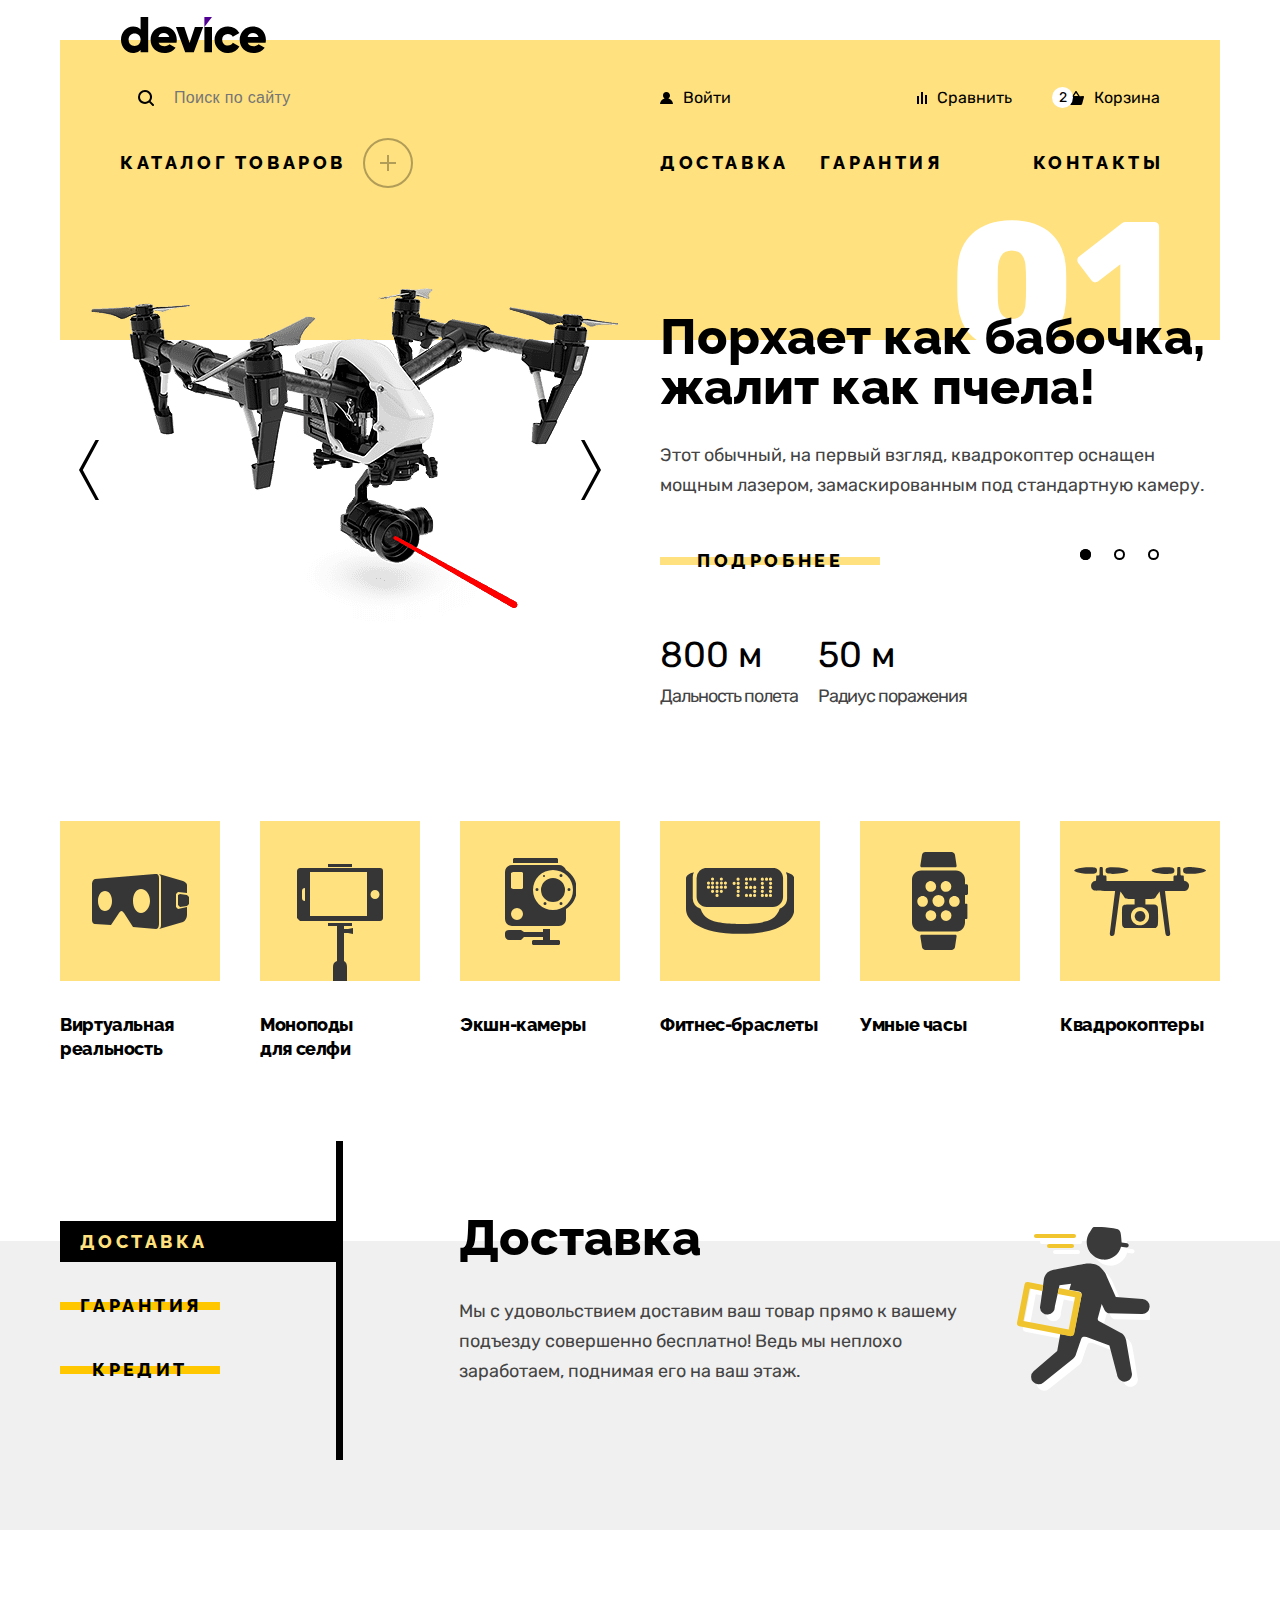
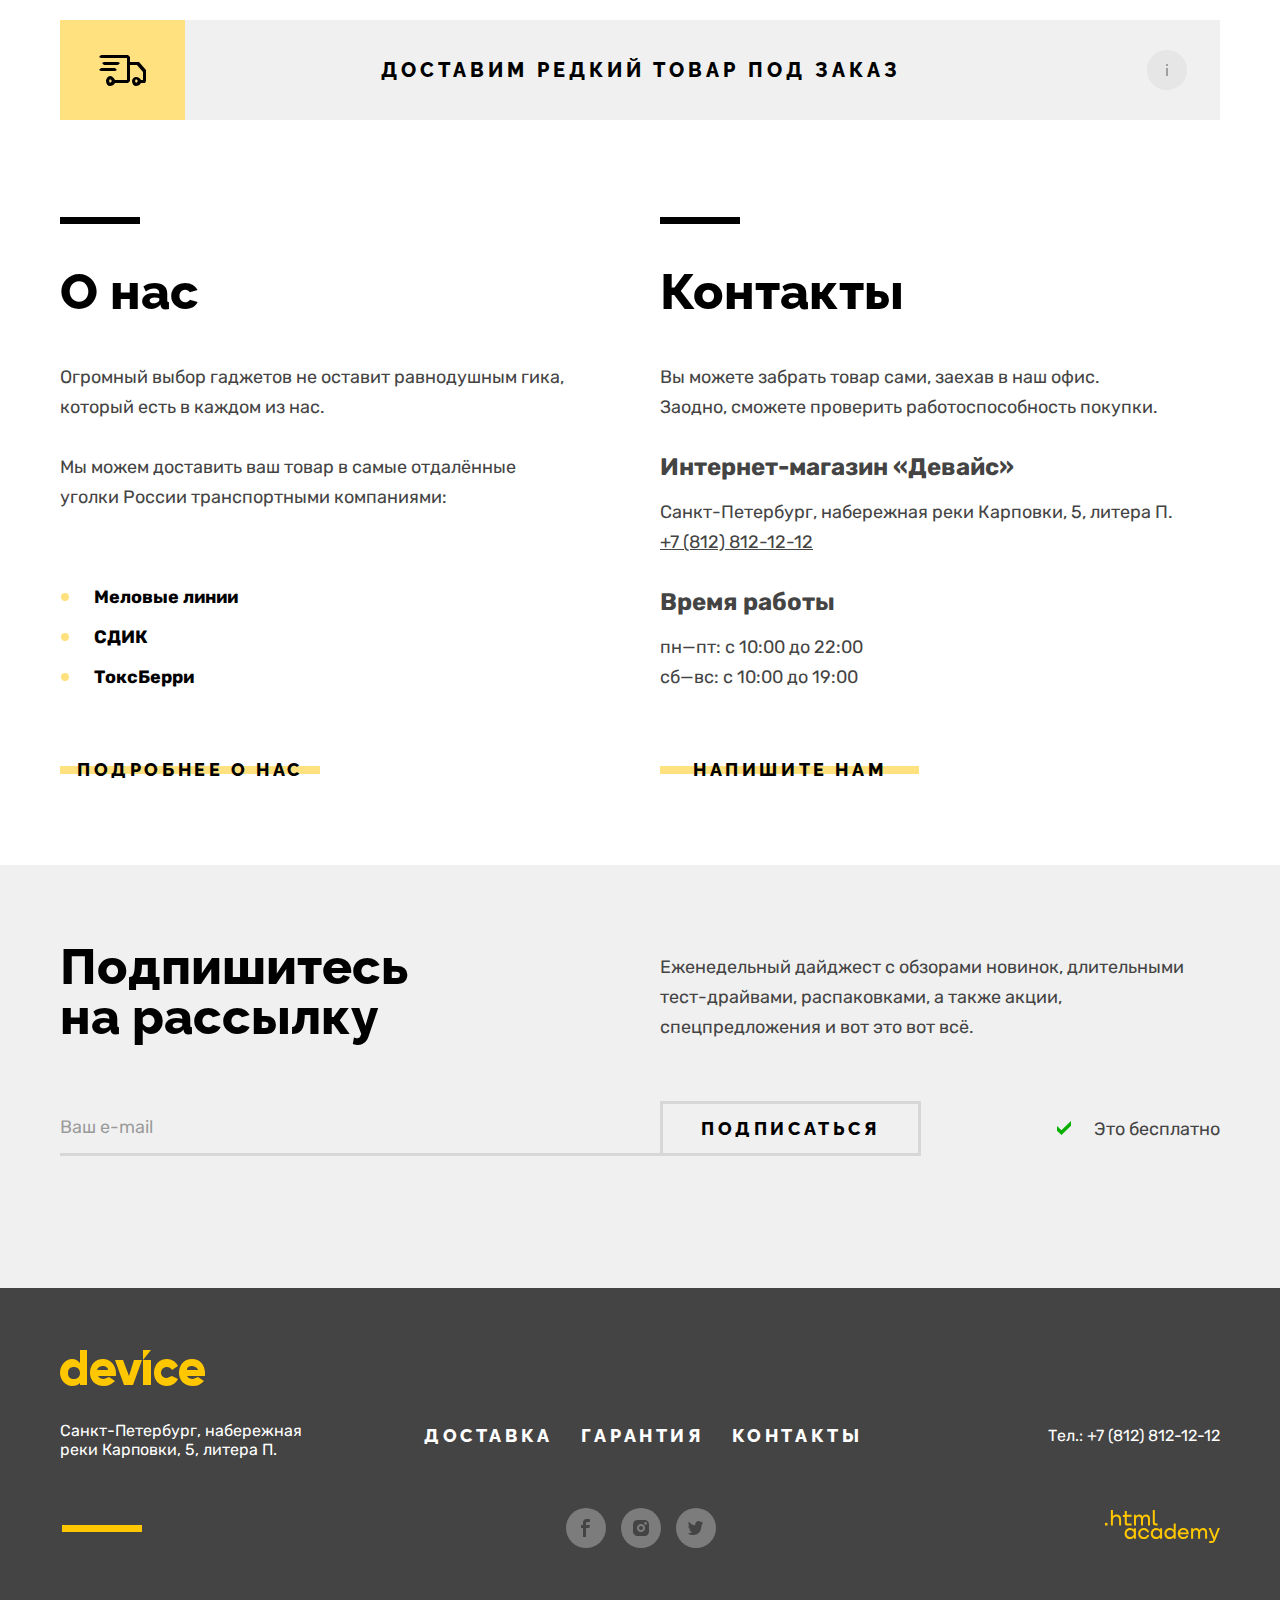
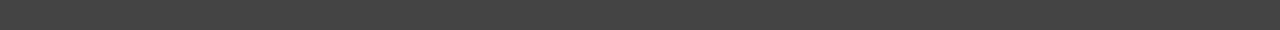
==== commit 98572e8c: "Завершаем вёрстку всех компонентов" ====
--- a/index.html
+++ b/index.html
@@ -48,7 +48,7 @@
           <img class="user-menu-link-ico" src="img/svg/basket.svg" alt="Корзина" width="16" height="14">
           <span class="user-menu-link-text">Корзина</span>
         </a>
-        <div class="popover popover-cart">
+        <div class="popover">
           <span class="visually-hidden">Корзина</span>
           <ul class="cart-items-list rs-list">
             <li class="cart-item">
--- a/css/style.css
+++ b/css/style.css
@@ -2126,7 +2126,7 @@
   box-shadow: 0 10px 0 rgba(0, 0, 0, 0.1);
   color: #ffffff;
   transition: all 0.25s ease;
-  display: block;
+  display: none;
 }
 
 .user-menu-cart:hover .popover {
@@ -2278,11 +2278,7 @@
 }
 
 .overlay-close {
-  display: flex;
-}
-
-.overlay-open {
-  display: flex;
+  display: none;
 }
 
 .modal {
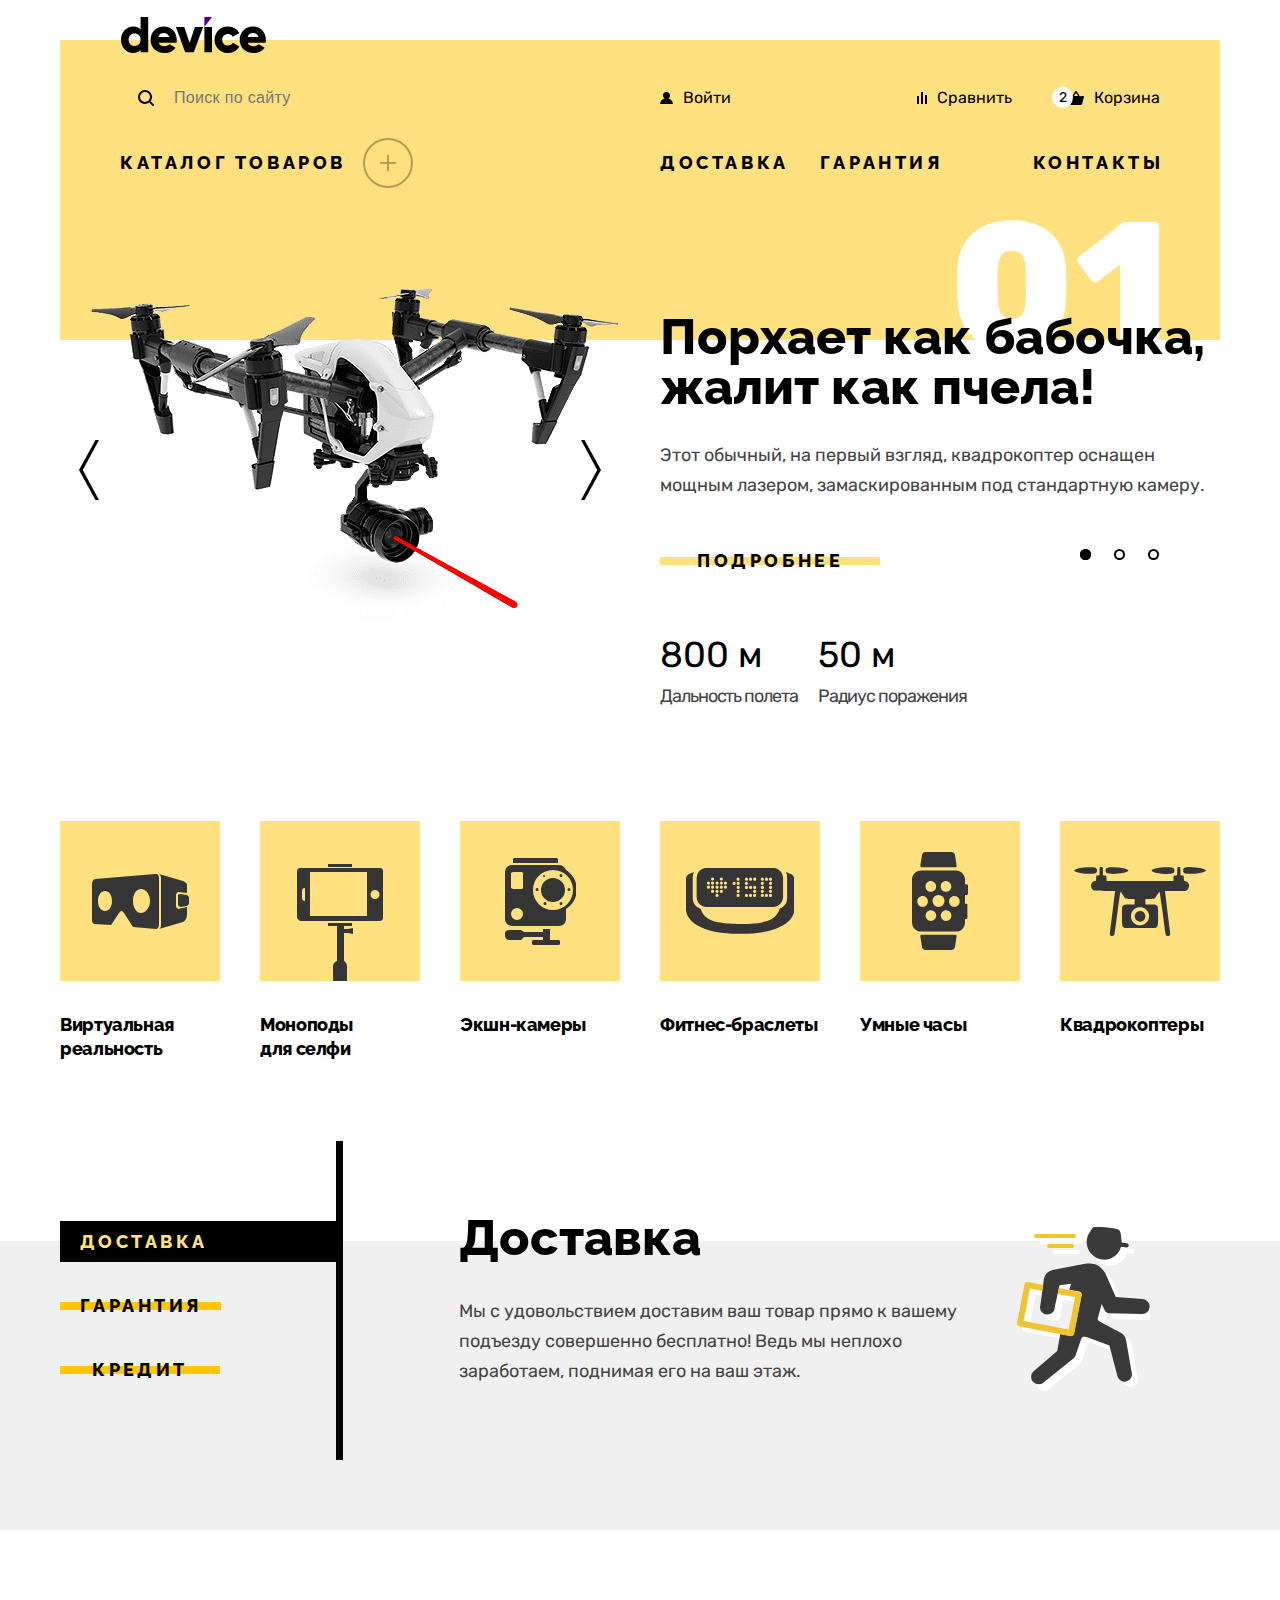
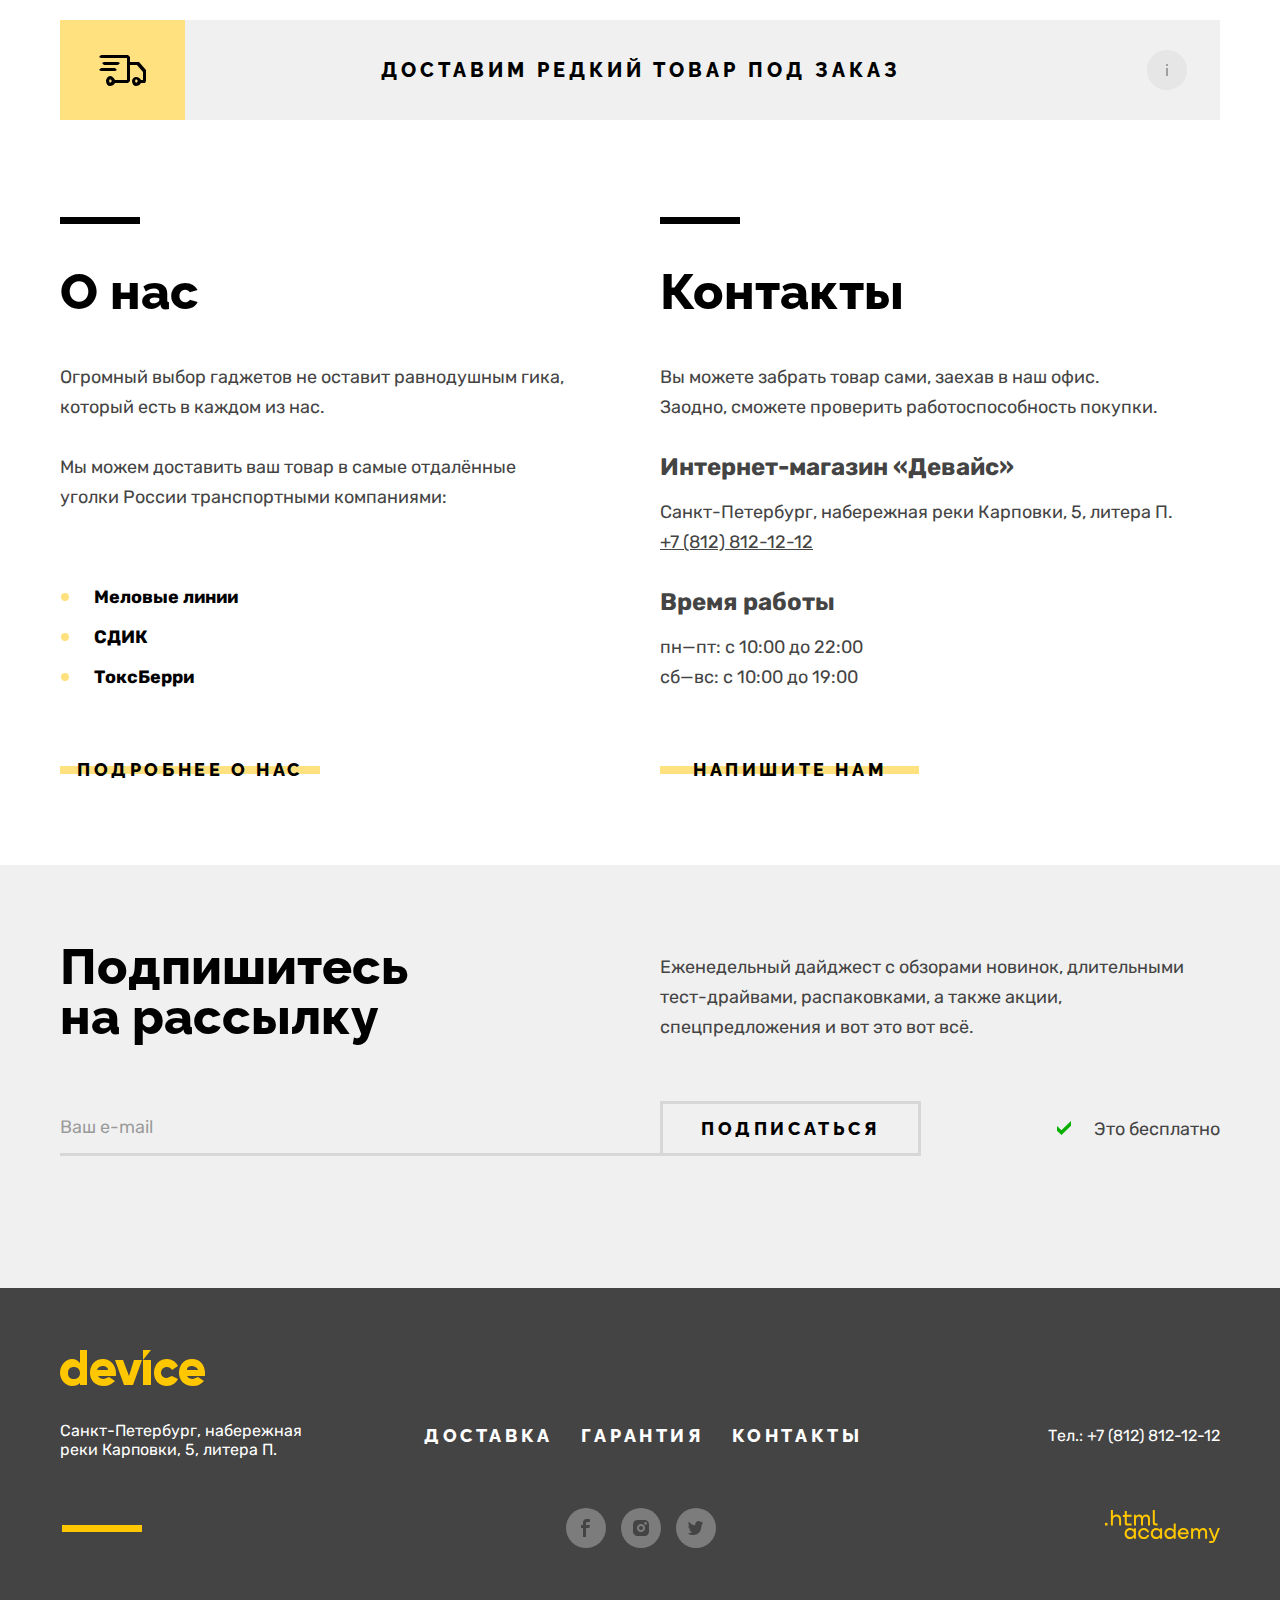
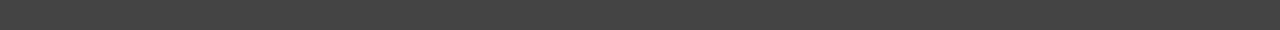
==== commit 860fe14b: "шлифовка" ====
--- a/index.html
+++ b/index.html
@@ -29,7 +29,7 @@
 
     <ul class="user-menu rs-list">
       <li class="user-menu-item user-menu-item-enter">
-        <a class="user-menu-link user-menu-link-enter" href="#">
+        <a class="user-menu-link" href="#">
           <img class="user-menu-link-ico" src="img/svg/bust.svg" alt="Войти" width="13" height="12">
           <span class="user-menu-link-text">Войти</span>
         </a>
--- a/css/style.css
+++ b/css/style.css
@@ -756,7 +756,8 @@
 }
 
 .tabs-controls-btn {
-  width: 160px;
+  max-width: 276px;
+  min-width: 160px;
   z-index: 0;
   padding: 10px 20px;
   letter-spacing: 0.19em;
@@ -765,7 +766,7 @@
 .tabs-controls-btn::before {
   content: '';
   height: 8px;
-  width: 160px;
+  min-width: 160px;
   position: absolute;
   top: 50%;
   left: 0;
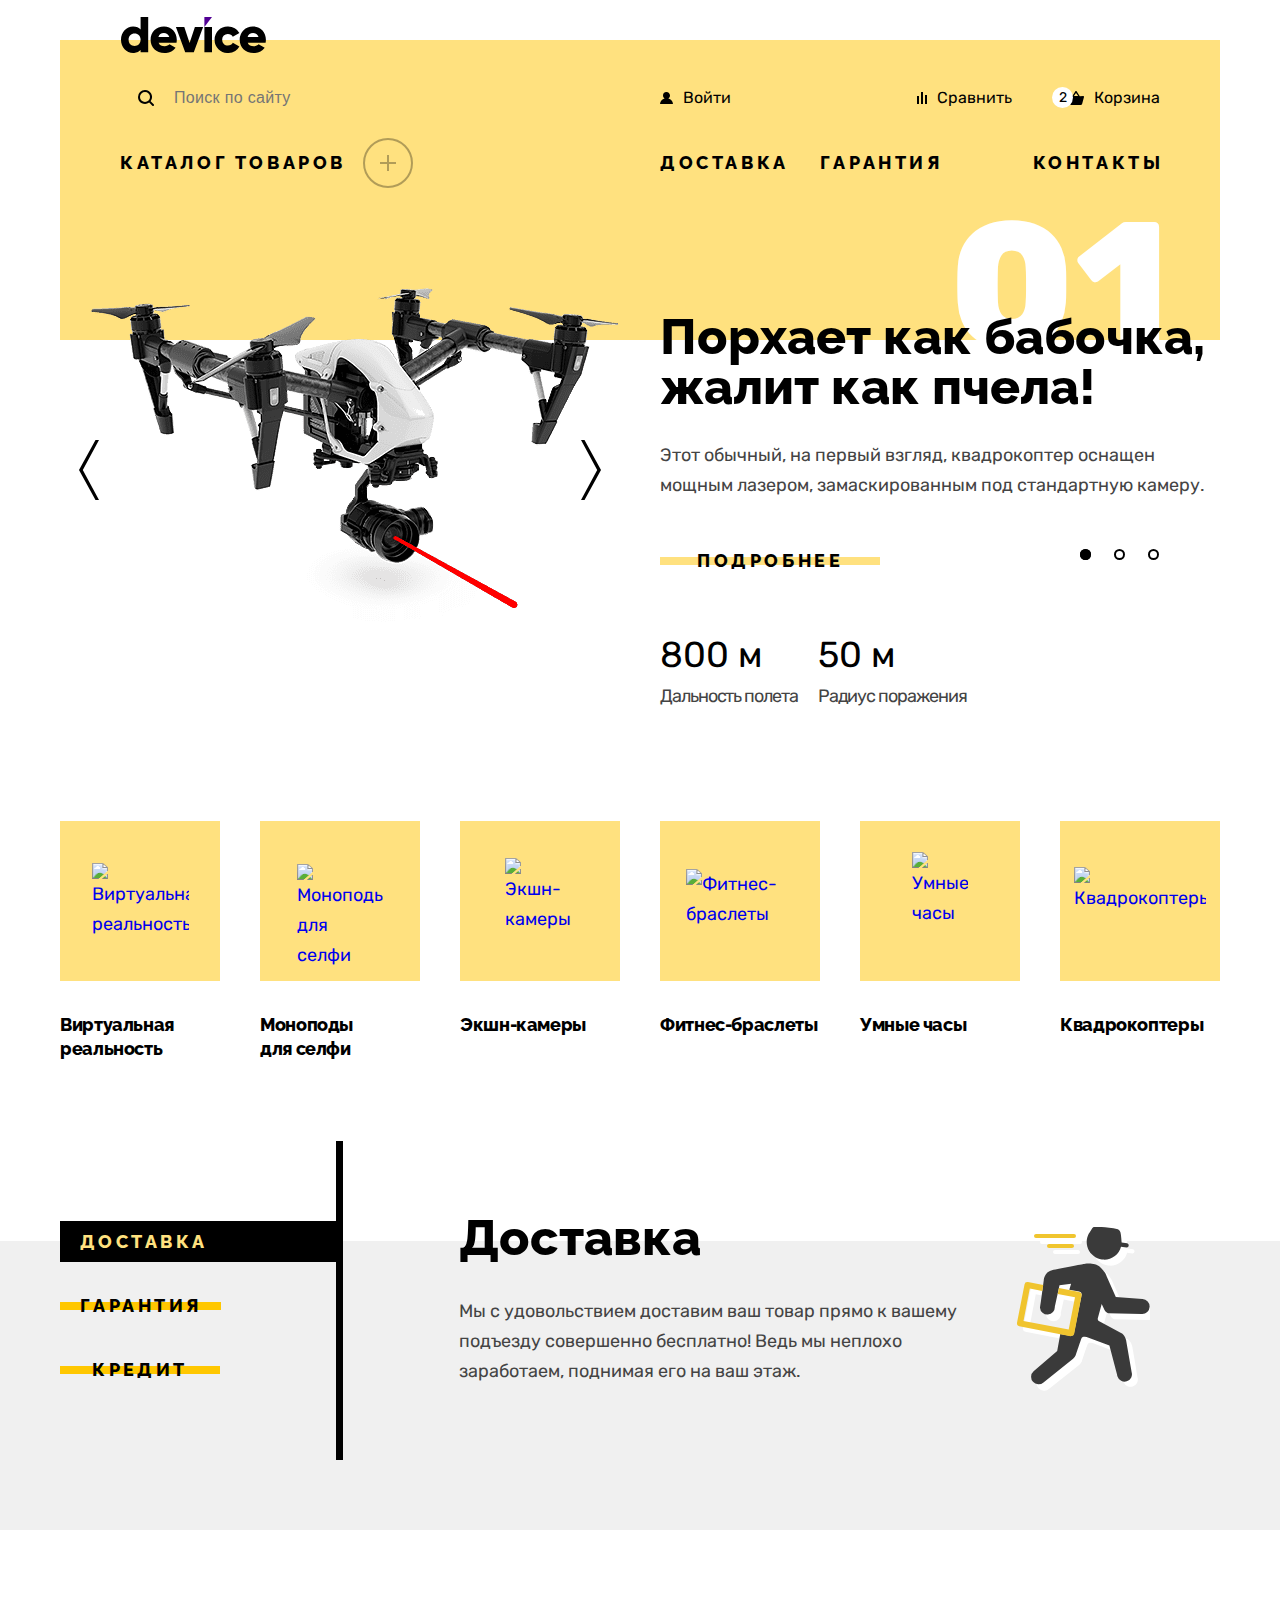
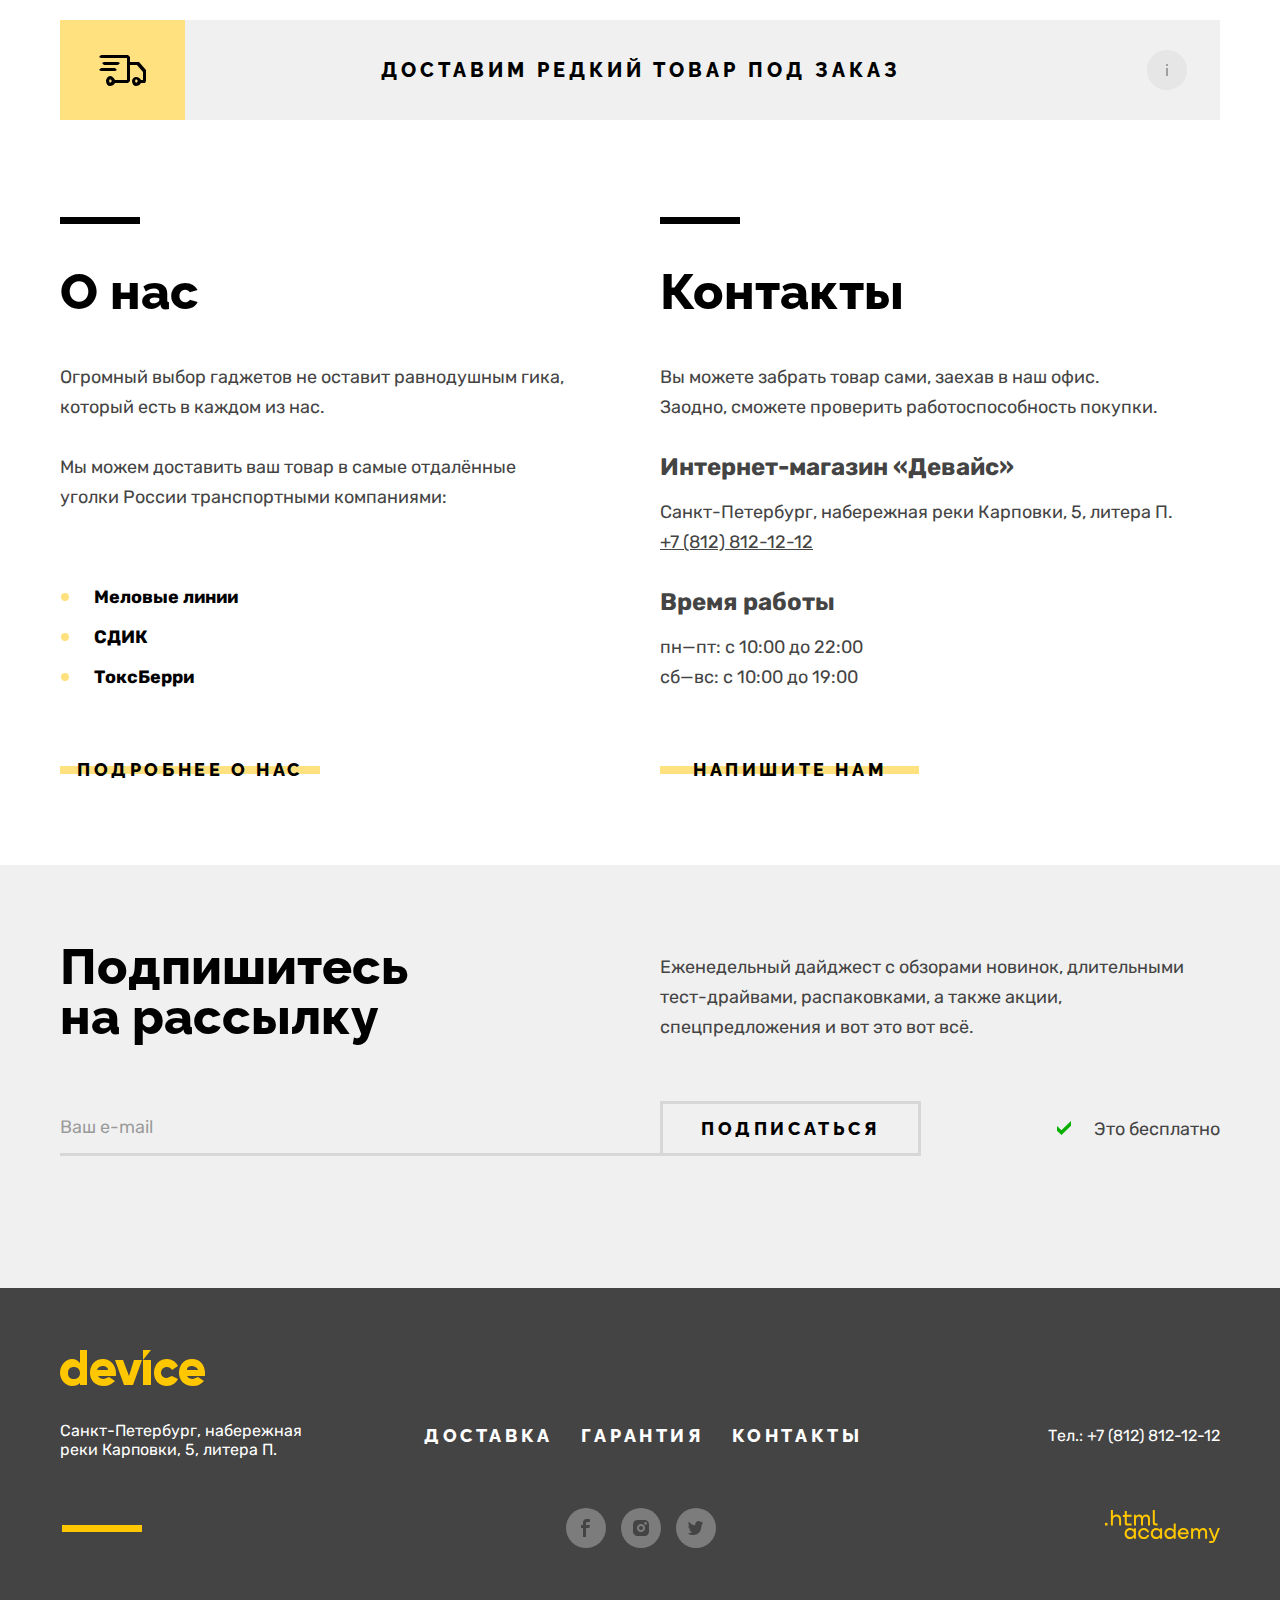
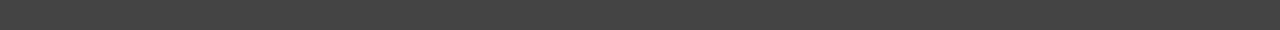
==== commit 8c9aa326: "шлифовка" ====
--- a/index.html
+++ b/index.html
@@ -4,6 +4,8 @@
   <meta charset="UTF-8">
   <meta http-equiv="X-UA-Compatible" content="IE=edge">
   <meta name="viewport" content="width=device-width, initial-scale=1.0">
+  <link rel="icon" href="favicon.ico">
+  <link rel="icon" type="image/png" sizes="32x32" href="img/favicon-32.png">
   <link rel="stylesheet" href="css/style.css">
   <title>HTML Academy: Девайс</title>
 </head>
@@ -266,7 +268,7 @@
       <li class="categories-item">
         <a href="#" class="categories-item-link">
           <div class="categories-item-box">
-            <img class="categories-item-img" src="img/categories/Vector1.svg" width="97" height="55"
+            <img class="categories-item-img" src="img/categories/vector1.svg" width="97" height="55"
                  alt="Виртуальная реальность">
           </div>
           <h3 class="categories-item-title">Виртуальная реальность</h3>
@@ -275,7 +277,7 @@
       <li class="categories-item">
         <a href="#" class="categories-item-link">
           <div class="categories-item-box categories-item-box-bottom">
-            <img class="categories-item-img" src="img/categories/Vector2.svg" width="86" height="117"
+            <img class="categories-item-img" src="img/categories/vector2.svg" width="86" height="117"
                  alt="Моноподы для селфи">
           </div>
           <h3 class="categories-item-title">Моноподы<br> для селфи</h3>
@@ -284,7 +286,7 @@
       <li class="categories-item">
         <a href="#" class="categories-item-link">
           <div class="categories-item-box">
-            <img class="categories-item-img" src="img/categories/Vector3.svg" width="71" height="87" alt="Экшн-камеры">
+            <img class="categories-item-img" src="img/categories/vector3.svg" width="71" height="87" alt="Экшн-камеры">
           </div>
           <h3 class="categories-item-title">Экшн-камеры</h3>
         </a>
@@ -292,7 +294,7 @@
       <li class="categories-item">
         <a href="#" class="categories-item-link">
           <div class="categories-item-box">
-            <img class="categories-item-img" src="img/categories/Vector4.svg" width="108" height="65"
+            <img class="categories-item-img" src="img/categories/vector4.svg" width="108" height="65"
                  alt="Фитнес-браслеты">
           </div>
           <h3 class="categories-item-title">Фитнес-браслеты</h3>
@@ -301,7 +303,7 @@
       <li class="categories-item">
         <a href="#" class="categories-item-link">
           <div class="categories-item-box">
-            <img class="categories-item-img" src="img/categories/Vector5.svg" width="56" height="98" alt="Умные часы">
+            <img class="categories-item-img" src="img/categories/vector5.svg" width="56" height="98" alt="Умные часы">
           </div>
           <h3 class="categories-item-title">Умные часы</h3>
         </a>
@@ -309,7 +311,7 @@
       <li class="categories-item">
         <a href="#" class="categories-item-link">
           <div class="categories-item-box">
-            <img class="categories-item-img" src="img/categories/Vector6.svg" width="132" height="69"
+            <img class="categories-item-img" src="img/categories/vector6.svg" width="132" height="69"
                  alt="Квадрокоптеры">
           </div>
           <h3 class="categories-item-title">Квадрокоптеры</h3>
@@ -441,9 +443,9 @@
 
     <div class="container subscription-bottom">
         <form class="subscription-form" action="https://echo.htmlacademy.ru/" method="post">
-        <input class="subscription-search-error subscription-search " type="email" name="email" placeholder="Ваш e-mail" required>
-        <button class="subscription-btn" type="submit">Подписаться</button>
-      </form>
+         <input class="subscription-search-error subscription-search " type="email" name="email" placeholder="Ваш e-mail" required>
+         <button class="subscription-btn" type="submit">Подписаться</button>
+        </form>
         <p class="subscription-info">Это бесплатно</p>
     </div>
   </section>
@@ -508,8 +510,8 @@
     </div>
 
     <div class="footer-authors">
-      <a class="footer-phone footer-link" href="tel:+78128121212">Тел.: +7 (812) 812-12-12</a>
-      <a class="footer-copyright footer-link" href="https://up.htmlacademy.ru/">
+      <a class="footer-phone" href="tel:+78128121212">Тел.: +7 (812) 812-12-12</a>
+      <a class="footer-copyright" href="https://up.htmlacademy.ru/">
         <svg class="footer-copyright-svg" width="115" height="34" viewBox="0 0 115 34" fill="none"
              xmlns="http://www.w3.org/2000/svg">
           <path d="M0 12.9V15.5H2.5V12.9H0Z" fill="#FFC700"/>
--- a/css/style.css
+++ b/css/style.css
@@ -1278,6 +1278,7 @@
 .footer-logo {
   display: block;
   margin-bottom: 35px;
+  outline: none;
 }
 
 .footer-address-text {
@@ -1488,6 +1489,7 @@
   margin: 0;
   max-width: 268px;
   min-width: 268px;
+  padding-right: 20px;
   font-size: 16px;
   line-height: 19px;
   letter-spacing: 0.2em;
@@ -1903,11 +1905,16 @@
 
 .range-input-right {
   width: 44px;
+  -moz-appearance: none;
+  -moz-appearance:textfield;
 }
 
 .range-input::-webkit-outer-spin-button,
 .range-input::-webkit-inner-spin-button {
   appearance: none;
+
+  -webkit-appearance: none;
+
   margin: 0;
 }
 
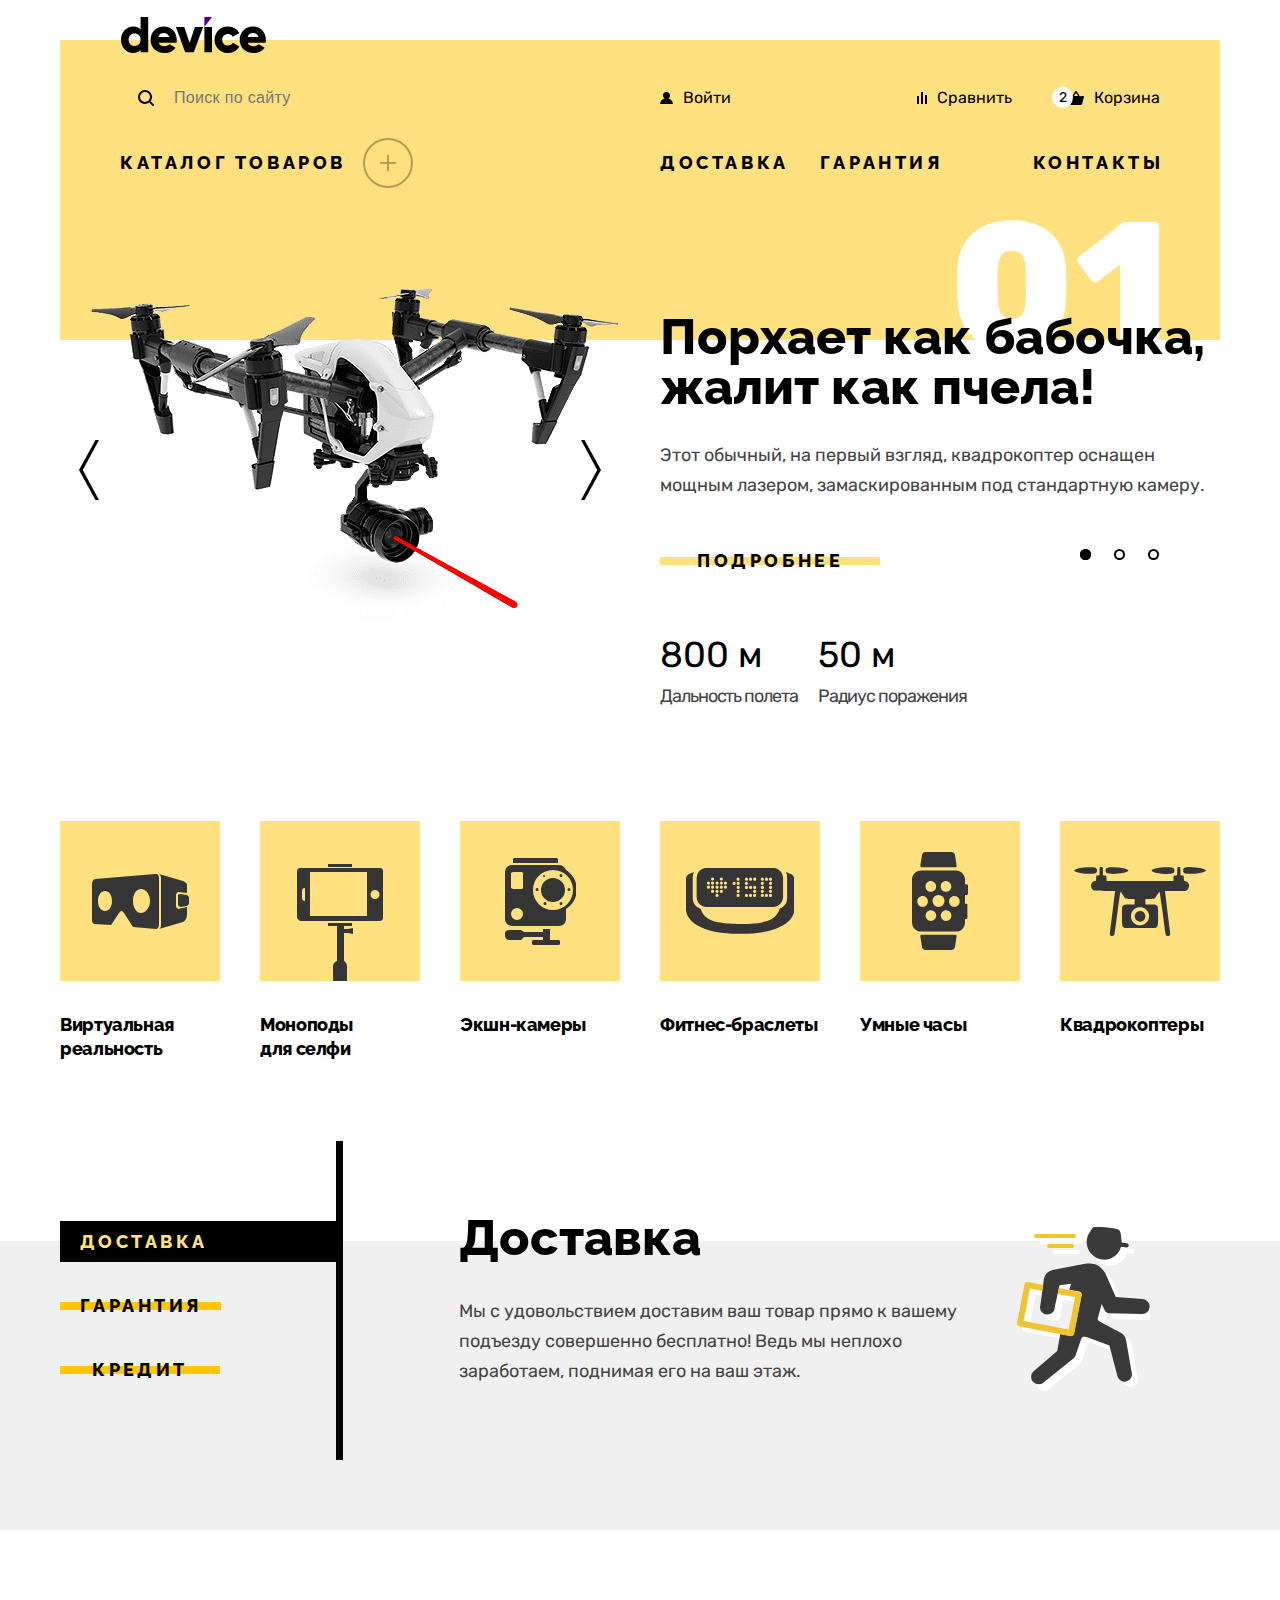
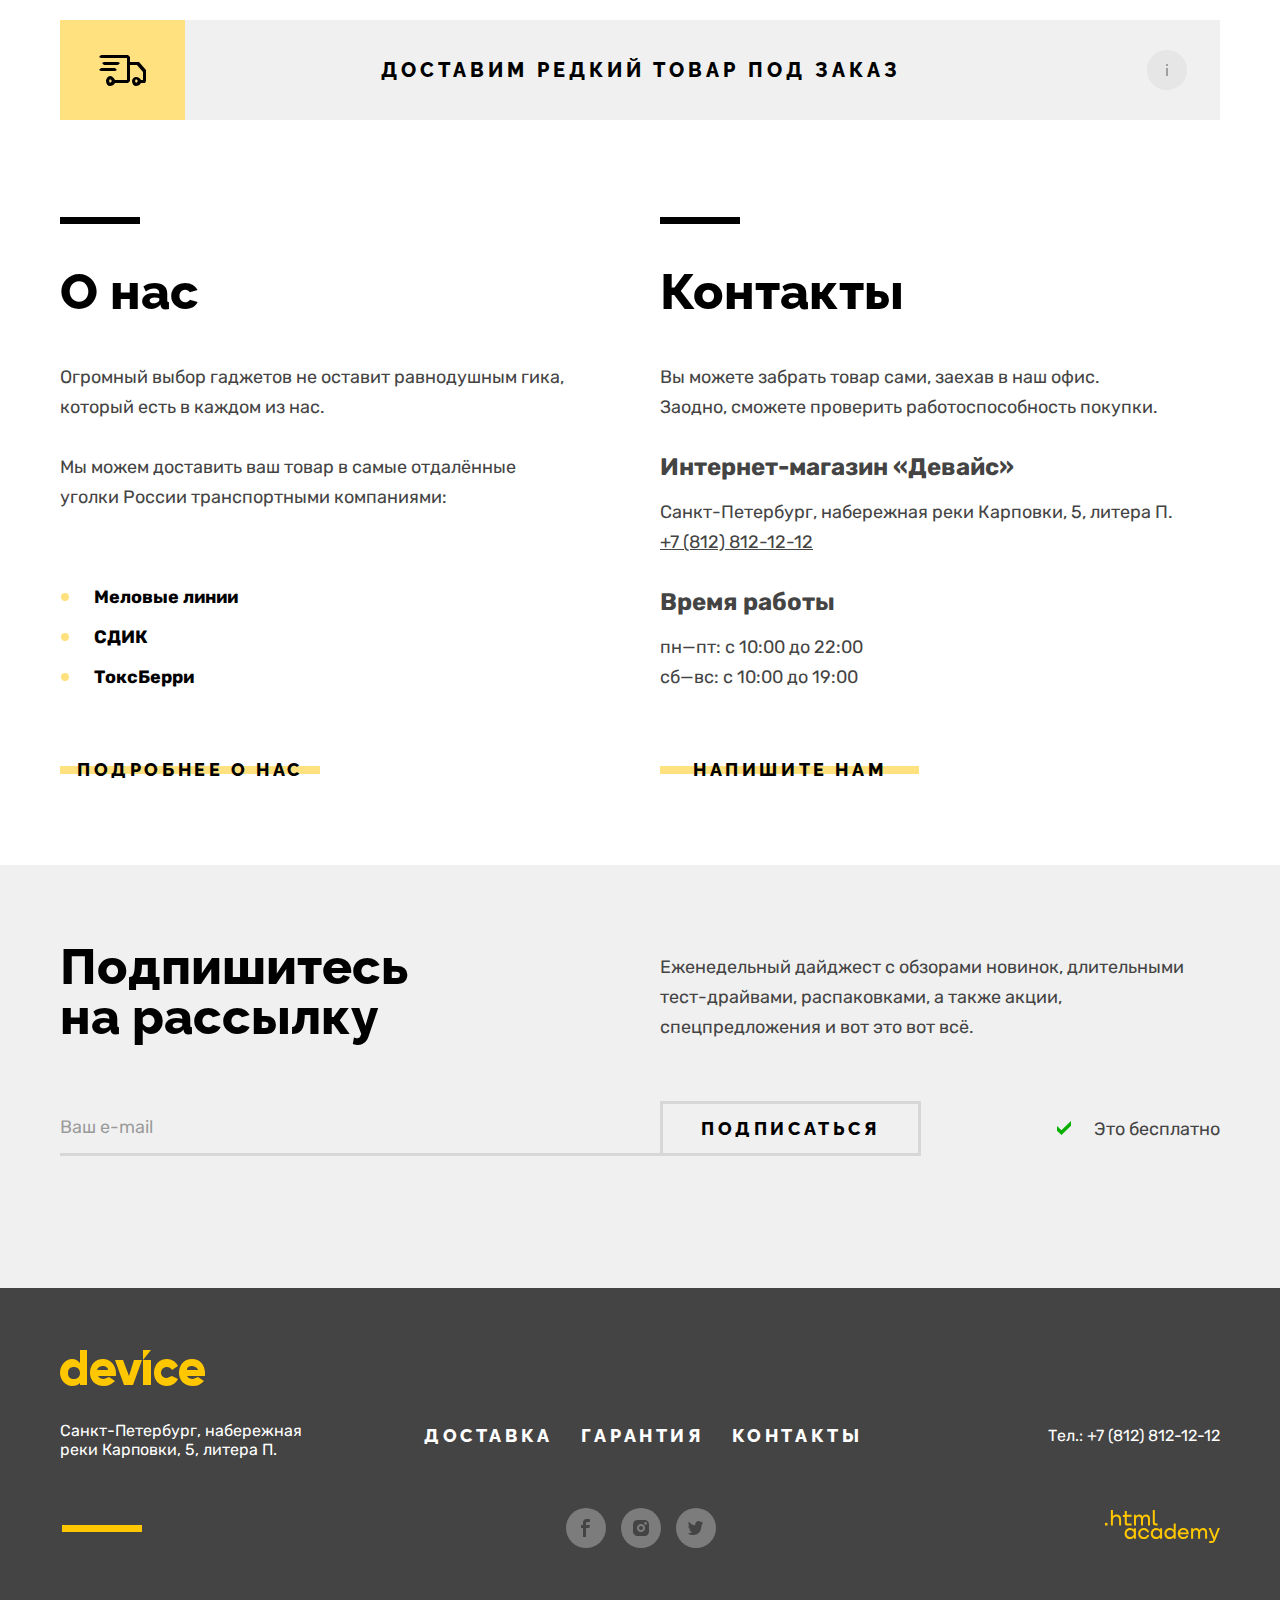
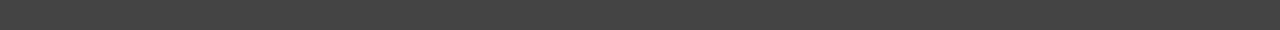
==== commit f848ddfa: "финал" ====
--- a/index.html
+++ b/index.html
@@ -268,7 +268,7 @@
       <li class="categories-item">
         <a href="#" class="categories-item-link">
           <div class="categories-item-box">
-            <img class="categories-item-img" src="img/categories/vector1.svg" width="97" height="55"
+            <img class="categories-item-img" src="img/categories/vector-1.svg" width="97" height="55"
                  alt="Виртуальная реальность">
           </div>
           <h3 class="categories-item-title">Виртуальная реальность</h3>
@@ -277,7 +277,7 @@
       <li class="categories-item">
         <a href="#" class="categories-item-link">
           <div class="categories-item-box categories-item-box-bottom">
-            <img class="categories-item-img" src="img/categories/vector2.svg" width="86" height="117"
+            <img class="categories-item-img" src="img/categories/vector-2.svg" width="86" height="117"
                  alt="Моноподы для селфи">
           </div>
           <h3 class="categories-item-title">Моноподы<br> для селфи</h3>
@@ -286,7 +286,7 @@
       <li class="categories-item">
         <a href="#" class="categories-item-link">
           <div class="categories-item-box">
-            <img class="categories-item-img" src="img/categories/vector3.svg" width="71" height="87" alt="Экшн-камеры">
+            <img class="categories-item-img" src="img/categories/vector-3.svg" width="71" height="87" alt="Экшн-камеры">
           </div>
           <h3 class="categories-item-title">Экшн-камеры</h3>
         </a>
@@ -294,7 +294,7 @@
       <li class="categories-item">
         <a href="#" class="categories-item-link">
           <div class="categories-item-box">
-            <img class="categories-item-img" src="img/categories/vector4.svg" width="108" height="65"
+            <img class="categories-item-img" src="img/categories/vector-4.svg" width="108" height="65"
                  alt="Фитнес-браслеты">
           </div>
           <h3 class="categories-item-title">Фитнес-браслеты</h3>
@@ -303,7 +303,7 @@
       <li class="categories-item">
         <a href="#" class="categories-item-link">
           <div class="categories-item-box">
-            <img class="categories-item-img" src="img/categories/vector5.svg" width="56" height="98" alt="Умные часы">
+            <img class="categories-item-img" src="img/categories/vector-5.svg" width="56" height="98" alt="Умные часы">
           </div>
           <h3 class="categories-item-title">Умные часы</h3>
         </a>
@@ -311,7 +311,7 @@
       <li class="categories-item">
         <a href="#" class="categories-item-link">
           <div class="categories-item-box">
-            <img class="categories-item-img" src="img/categories/vector6.svg" width="132" height="69"
+            <img class="categories-item-img" src="img/categories/vector-6.svg" width="132" height="69"
                  alt="Квадрокоптеры">
           </div>
           <h3 class="categories-item-title">Квадрокоптеры</h3>
